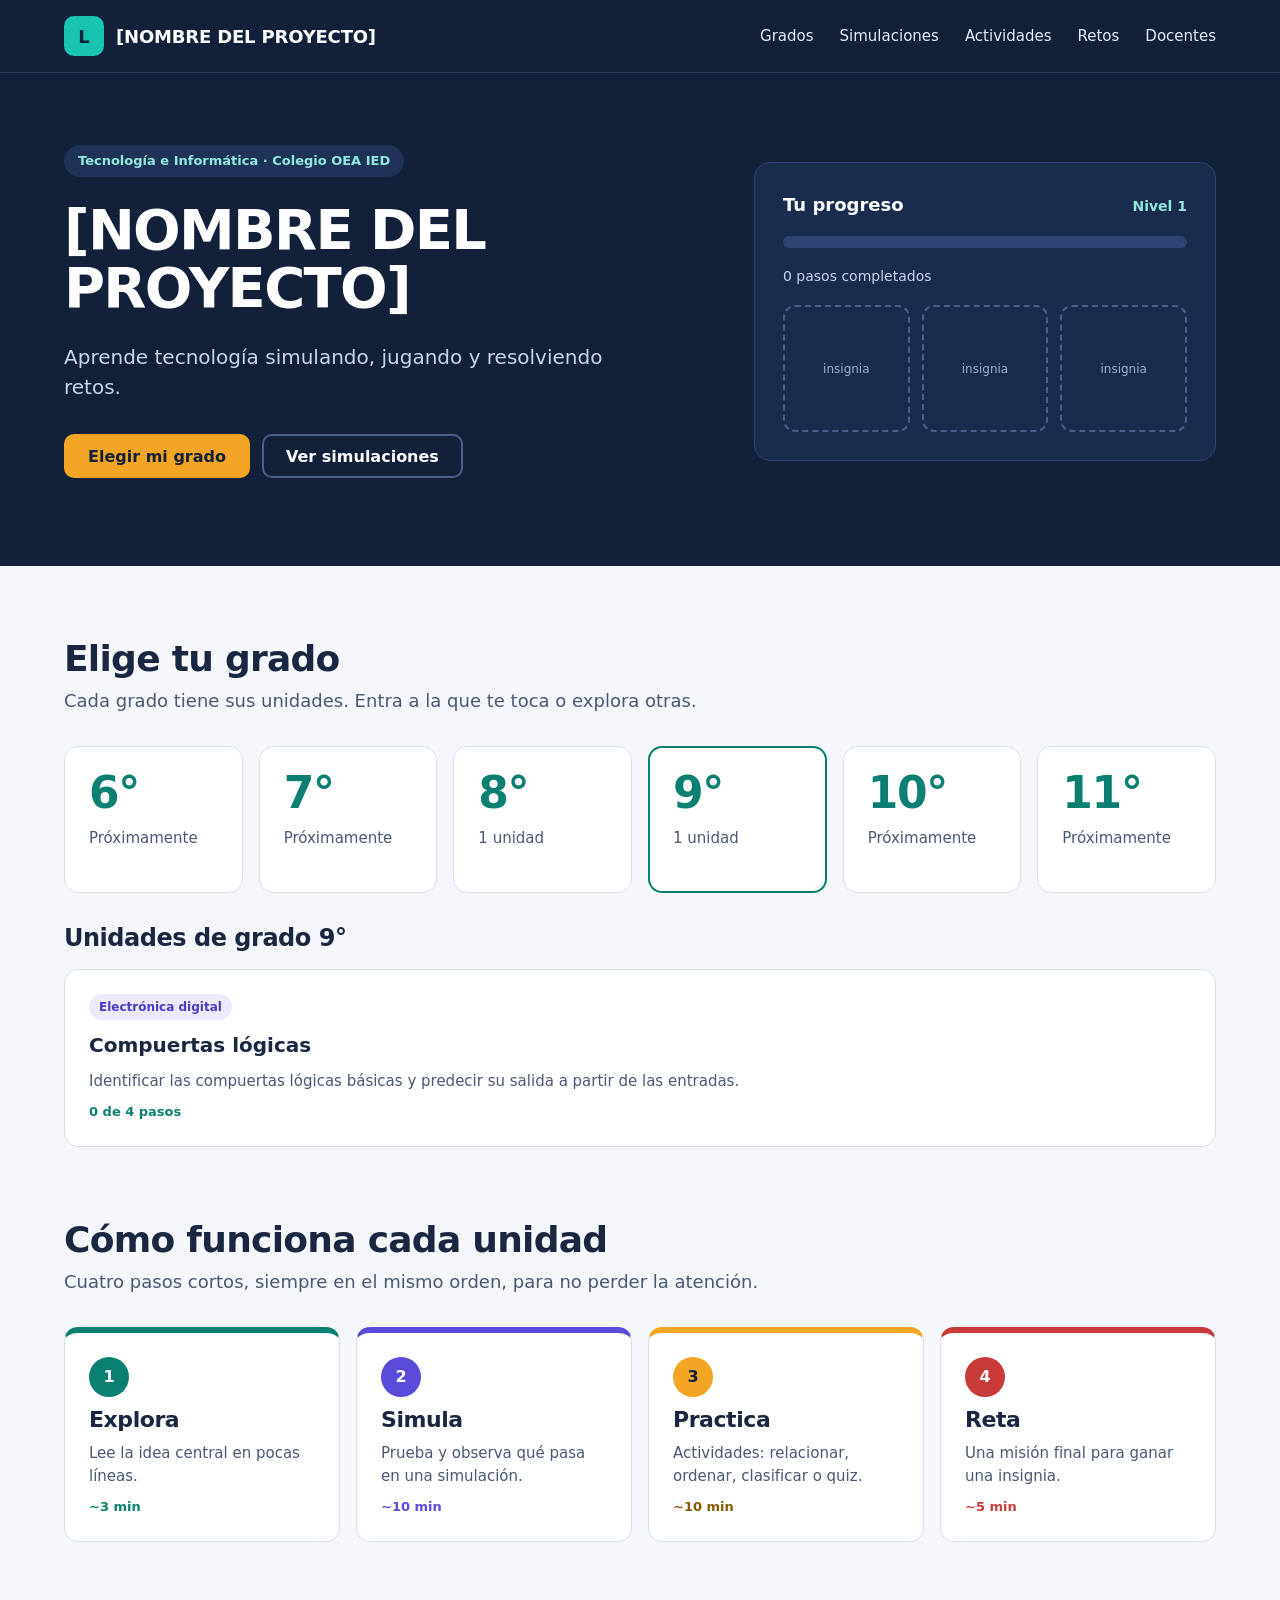
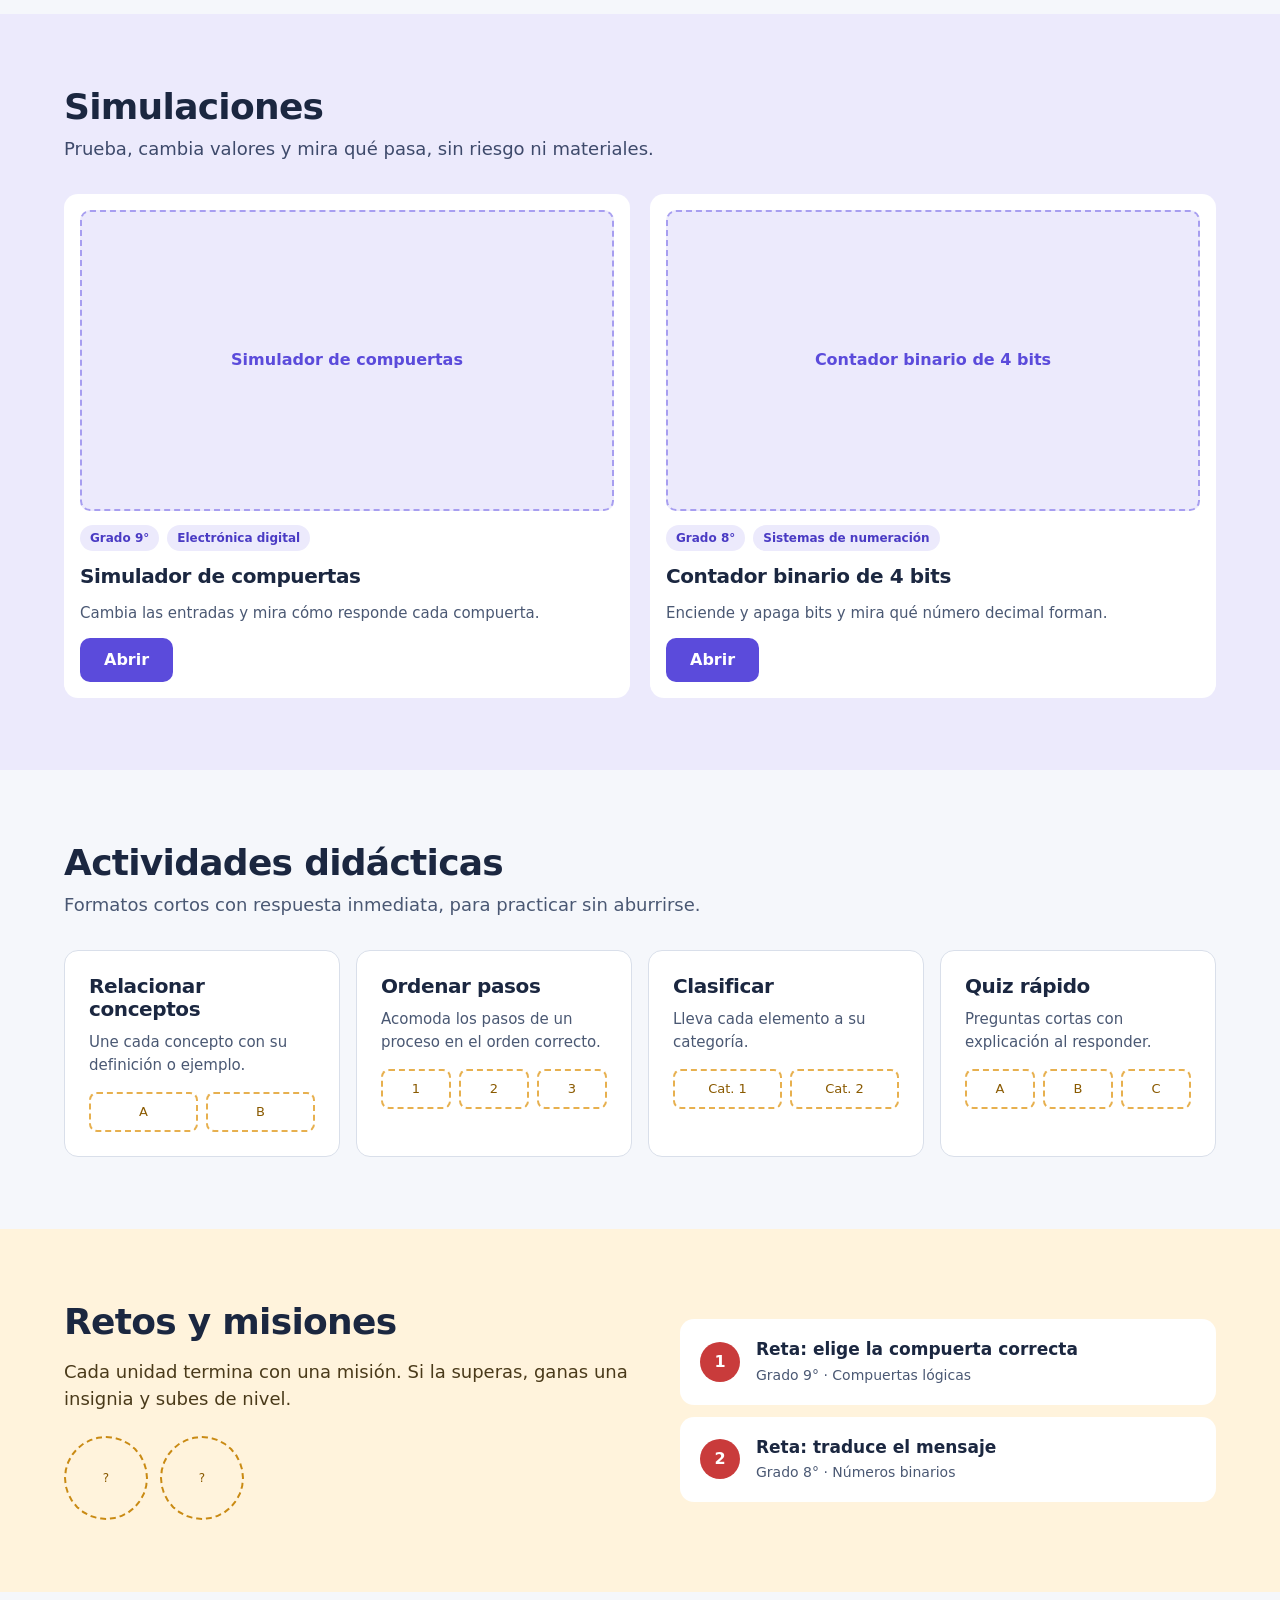
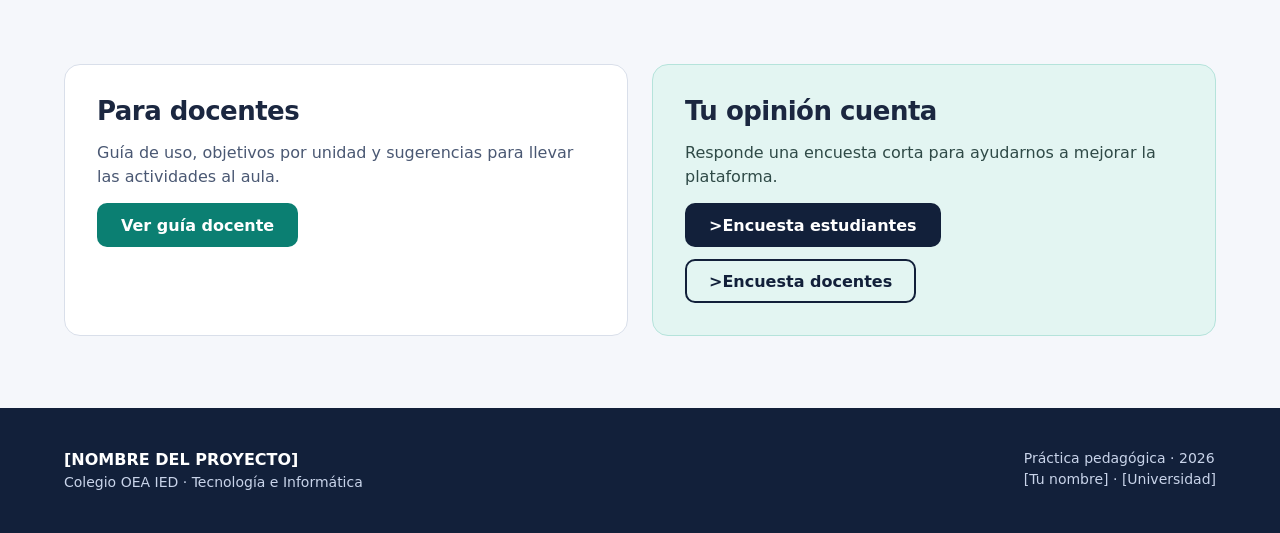
==== index.html @ 35681a6c "Update index.html" ====
<!doctype html>
<html lang="es">
<head>
<meta charset="utf-8">
<meta name="viewport" content="width=device-width, initial-scale=1">
<title>Inicio</title>
<meta name="description" content="Plataforma de simulaciones, actividades didácticas y retos de Tecnología e Informática.">
<meta name="theme-color" content="#12203A">
<link rel="stylesheet" href="css/styles.css">
</head>
<body>

<header class="cabecera">
  <div class="contenedor interno">
    <a class="marca" href="index.html"><span class="marca-logo" aria-hidden="true">L</span><span data-p="nombre">[NOMBRE DEL PROYECTO]</span></a>
    <nav class="menu" aria-label="Principal">
      <a href="#grados">Grados</a>
      <a href="#simulaciones">Simulaciones</a>
      <a href="#actividades">Actividades</a>
      <a href="#retos">Retos</a>
      <a href="#docentes">Docentes</a>
    </nav>
  </div>
</header>

<main>
  <!-- PORTADA -->
  <section class="portada">
    <div class="contenedor interno">
      <div class="portada-texto">
        <div class="etiqueta-hero"><span data-p="area">Tecnología e Informática</span> · <span data-p="colegio">Colegio</span></div>
        <h1 data-p="nombre">[NOMBRE DEL PROYECTO]</h1>
        <p class="portada-sub" data-p="frase">[Frase corta]</p>
        <div class="botones">
          <a class="btn btn-ambar" href="#grados">Elegir mi grado</a>
          <a class="btn btn-borde" href="#simulaciones">Ver simulaciones</a>
        </div>
      </div>
      <div class="tarjeta-progreso" aria-label="Tu progreso">
        <div class="tp-fila"><strong>Tu progreso</strong><span class="tp-nivel" id="tp-nivel">Nivel 1</span></div>
        <div class="barra" role="progressbar" aria-valuemin="0" aria-valuemax="100" aria-valuenow="0" id="tp-barra"><span class="barra-fill" id="tp-fill" style="width:0%"></span></div>
        <div class="tp-texto" id="tp-texto">0 pasos completados</div>
        <div class="slots" id="tp-slots"></div>
      </div>
    </div>
  </section>

  <!-- GRADOS -->
  <section class="seccion" id="grados">
    <div class="contenedor">
      <div class="encabezado">
        <h2>Elige tu grado</h2>
        <p>Cada grado tiene sus unidades. Entra a la que te toca o explora otras.</p>
      </div>
      <div class="rejilla-g" id="grados-lista"></div>
      <div class="panel-unidades" id="panel-unidades" aria-live="polite"></div>
    </div>
  </section>

  <!-- COMO FUNCIONA -->
  <section class="seccion" style="padding-top:0">
    <div class="contenedor">
      <div class="encabezado">
        <h2>Cómo funciona cada unidad</h2>
        <p>Cuatro pasos cortos, siempre en el mismo orden, para no perder la atención.</p>
      </div>
      <div class="rejilla">
        <div class="paso p1"><span class="num">1</span><h3>Explora</h3><p>Lee la idea central en pocas líneas.</p><span class="tiempo">~3 min</span></div>
        <div class="paso p2"><span class="num">2</span><h3>Simula</h3><p>Prueba y observa qué pasa en una simulación.</p><span class="tiempo">~10 min</span></div>
        <div class="paso p3"><span class="num">3</span><h3>Practica</h3><p>Actividades: relacionar, ordenar, clasificar o quiz.</p><span class="tiempo">~10 min</span></div>
        <div class="paso p4"><span class="num">4</span><h3>Reta</h3><p>Una misión final para ganar una insignia.</p><span class="tiempo">~5 min</span></div>
      </div>
    </div>
  </section>

  <!-- SIMULACIONES -->
  <section class="seccion seccion-t" id="simulaciones">
    <div class="contenedor">
      <div class="encabezado">
        <h2>Simulaciones</h2>
        <p style="color:#3E4A6B">Prueba, cambia valores y mira qué pasa, sin riesgo ni materiales.</p>
      </div>
      <div class="rejilla-3" id="sims-lista"></div>
    </div>
  </section>

  <!-- ACTIVIDADES -->
  <section class="seccion" id="actividades">
    <div class="contenedor">
      <div class="encabezado">
        <h2>Actividades didácticas</h2>
        <p>Formatos cortos con respuesta inmediata, para practicar sin aburrirse.</p>
      </div>
      <div class="rejilla">
        <div class="tipo-act"><h3>Relacionar conceptos</h3><p>Une cada concepto con su definición o ejemplo.</p><div class="muestra"><span>A</span><span>B</span></div></div>
        <div class="tipo-act"><h3>Ordenar pasos</h3><p>Acomoda los pasos de un proceso en el orden correcto.</p><div class="muestra"><span>1</span><span>2</span><span>3</span></div></div>
        <div class="tipo-act"><h3>Clasificar</h3><p>Lleva cada elemento a su categoría.</p><div class="muestra"><span>Cat. 1</span><span>Cat. 2</span></div></div>
        <div class="tipo-act"><h3>Quiz rápido</h3><p>Preguntas cortas con explicación al responder.</p><div class="muestra"><span>A</span><span>B</span><span>C</span></div></div>
      </div>
    </div>
  </section>

  <!-- RETOS -->
  <section class="seccion seccion-a" id="retos">
    <div class="contenedor">
      <div class="retos">
        <div class="retos-texto">
          <h2>Retos y misiones</h2>
          <p data-p="historiaRetos">[Historia corta]</p>
          <div class="insignias" id="insignias-lista"></div>
        </div>
        <div class="misiones" id="misiones-lista"></div>
      </div>
    </div>
  </section>

  <!-- DOCENTES Y OPINION -->
  <section class="seccion" id="docentes">
    <div class="contenedor dos">
      <div class="caja">
        <h3>Para docentes</h3>
        <p>Guía de uso, objetivos por unidad y sugerencias para llevar las actividades al aula.</p>
        <a class="btn btn-verde" data-enlace="guiaDocente" href="#docentes">Ver guía docente</a>
      </div>
      <div class="caja caja-verde">
        <h3>Tu opinión cuenta</h3>
        <p>Responde una encuesta corta para ayudarnos a mejorar la plataforma.</p>
        <div class="botones" style="margin:0">
          <a class="btn btn-oscuro" data-enlace="encuestaEstudiantes" href="https://forms.gle/7653KoqGijDFwjg96" target="_blank" rel="noopener noreferrer">>Encuesta estudiantes</a>
          <a class="btn btn-borde-o" data-enlace="encuestaDocentes" href="https://forms.gle/LhzL1hiG9Kx3n8Hq7" target="_blank" rel="noopener noreferrer">>Encuesta docentes</a>
        </div>
      </div>
    </div>
  </section>
</main>

<footer class="pie">
  <div class="contenedor interno">
    <div><strong data-p="nombre">[NOMBRE DEL PROYECTO]</strong><span data-p="colegio"></span> · <span data-p="area"></span></div>
    <div>Práctica pedagógica · <span data-p="anio"></span><br><span data-p="autor"></span> · <span data-p="universidad"></span></div>
  </div>
</footer>

<script src="js/datos.js"></script>
<script src="js/comun.js"></script>
<script src="js/app.js"></script>
</body>
</html>
---- css/styles.css ----
:root{
  --marino:#12203A; --marino-2:#1A2C4D; --marino-3:#2F4574;
  --tinta:#1B2740; --suave:#4A5873; --fondo:#F5F7FB; --tarjeta:#FFFFFF; --borde:#D9DFEA;
  --verde:#0B7F72; --verde-t:#E3F5F2; --verde-vivo:#19C3B1;
  --violeta:#5B4BDB; --violeta-t:#ECEAFC; --violeta-o:#3A2DA8;
  --ambar:#F5A524; --ambar-t:#FFF3DC; --ambar-o:#8A5A00;
  --coral:#C93B3B; --coral-t:#FCE9E9;
  --radio:14px;
}
*{box-sizing:border-box}
html{scroll-behavior:smooth}
@media (prefers-reduced-motion:reduce){html{scroll-behavior:auto}*{transition:none!important;animation:none!important}}
body{margin:0;font-family:system-ui,-apple-system,"Segoe UI",sans-serif;color:var(--tinta);background:var(--fondo);line-height:1.5}
a{color:var(--verde);text-decoration:none}
a:hover{text-decoration:underline}
h1,h2,h3{margin:0;letter-spacing:-.02em;line-height:1.15}
p{margin:0}
:focus-visible{outline:3px solid var(--ambar);outline-offset:2px}
.contenedor{max-width:1200px;margin:0 auto;padding:0 24px}
.contenedor-ancho{max-width:1280px;margin:0 auto;padding:0 24px}
.solo-lectores{position:absolute;left:-9999px}
.oculto{display:none!important}

/* ---------- Botones ---------- */
.btn{display:inline-flex;align-items:center;justify-content:center;gap:8px;min-height:44px;padding:10px 22px;border-radius:10px;font:inherit;font-weight:600;font-size:16px;border:2px solid transparent;cursor:pointer;text-decoration:none!important;line-height:1.2}
.btn-ambar{background:var(--ambar);color:var(--marino)}
.btn-ambar:hover{background:#FFB94A}
.btn-borde{border-color:#4A5F8C;color:#fff;background:transparent}
.btn-borde:hover{background:#1F3358}
.btn-verde{background:var(--verde);color:#fff}
.btn-verde:hover{background:#096A5F}
.btn-violeta{background:var(--violeta);color:#fff}
.btn-violeta:hover{background:#4C3DC4}
.btn-oscuro{background:var(--marino);color:#fff}
.btn-oscuro:hover{background:#1B2E52}
.btn-borde-o{border-color:var(--marino);color:var(--marino);background:transparent}
.btn-borde-o:hover{background:#E6EBF5}
.btn-borde-v{border-color:var(--violeta);color:var(--violeta-o);background:#fff}
.btn-borde-v:hover{background:var(--violeta-t)}
.btn[disabled]{opacity:.5;cursor:not-allowed}

/* ---------- Cabecera ---------- */
.cabecera{background:var(--marino);border-bottom:1px solid #2A3A5C}
.cabecera .interno{display:flex;flex-wrap:wrap;align-items:center;gap:12px 28px;padding-top:16px;padding-bottom:16px}
.marca{display:flex;align-items:center;gap:12px;margin-right:auto;color:#fff;font-weight:700;font-size:18px;letter-spacing:-.01em}
.marca:hover{text-decoration:none}
.marca-logo{width:40px;height:40px;border-radius:10px;background:var(--verde-vivo);color:var(--marino);display:flex;align-items:center;justify-content:center;font-weight:800;font-size:18px}
.menu{display:flex;flex-wrap:wrap;gap:8px 26px}
.menu a{color:#E6ECF7;font-size:15px;padding:6px 0}
.menu a:hover{color:#fff;text-decoration:underline}
.mini-progreso{display:flex;align-items:center;gap:12px;min-width:200px;flex:0 1 260px}
.mini-progreso span{font-size:13px;color:#C9D4EA;white-space:nowrap}

/* ---------- Portada ---------- */
.portada{background:var(--marino);color:#fff}
.portada .interno{display:flex;flex-wrap:wrap;gap:48px;align-items:center;padding-top:72px;padding-bottom:88px}
.portada-texto{flex:1 1 520px;min-width:0;display:flex;flex-direction:column;gap:24px}
.etiqueta-hero{align-self:flex-start;background:#1F3358;color:#8FE9DD;border-radius:999px;padding:6px 14px;font-size:13px;font-weight:600}
.portada h1{font-size:clamp(36px,6vw,56px);line-height:1.05;letter-spacing:-.03em}
.portada-sub{font-size:20px;color:#C9D4EA;max-width:560px}
.botones{display:flex;flex-wrap:wrap;gap:12px;margin-top:8px}
.tarjeta-progreso{flex:1 1 340px;min-width:0;background:var(--marino-2);border:1px solid var(--marino-3);border-radius:16px;padding:28px;display:flex;flex-direction:column;gap:18px}
.tp-fila{display:flex;justify-content:space-between;align-items:baseline}
.tp-fila strong{font-size:18px}
.tp-nivel{color:#8FE9DD;font-size:14px;font-weight:600}
.tp-texto{font-size:14px;color:#C9D4EA}
.barra{display:block;height:12px;border-radius:999px;background:var(--marino-3);overflow:hidden}
.barra-fill{display:block;height:100%;background:var(--verde-vivo);border-radius:999px;transition:width .4s}
.slots{display:flex;gap:12px}
.slot{flex:1;aspect-ratio:1/1;border:2px dashed #4A5F8C;border-radius:12px;display:flex;align-items:center;justify-content:center;color:#9FB0D0;font-size:12px;text-align:center;padding:4px}
.slot.ganada{border:2px solid var(--ambar);background:var(--ambar);color:var(--marino);font-weight:700}

/* ---------- Secciones ---------- */
.seccion{padding:72px 0}
.seccion-t{background:var(--violeta-t)}
.seccion-a{background:var(--ambar-t)}
.encabezado{display:flex;flex-direction:column;gap:8px;margin-bottom:32px}
.encabezado h2{font-size:clamp(28px,4vw,36px)}
.encabezado p{font-size:18px;color:var(--suave)}
.rejilla{display:grid;grid-template-columns:repeat(auto-fit,minmax(min(100%,240px),1fr));gap:16px}
.rejilla-3{display:grid;grid-template-columns:repeat(auto-fit,minmax(min(100%,300px),1fr));gap:20px}
.rejilla-g{display:grid;grid-template-columns:repeat(auto-fit,minmax(min(100%,150px),1fr));gap:16px}

/* Grados */
.grado{font:inherit;color:var(--tinta);text-align:left;cursor:pointer;background:var(--tarjeta);border:1px solid var(--borde);border-radius:var(--radio);padding:24px;display:flex;flex-direction:column;gap:12px}
.grado:hover{border-color:var(--verde)}
.grado.activo{border:2px solid var(--verde);padding:23px}
.grado-num{font-size:44px;font-weight:800;letter-spacing:-.03em;color:var(--verde);line-height:1}
.grado-info{font-size:15px;color:var(--suave)}
.grado .barra{height:6px;background:var(--verde-t)}
.grado .barra-fill{background:var(--verde)}
.panel-unidades{margin-top:32px;display:flex;flex-direction:column;gap:16px}
.panel-unidades h3{font-size:24px}
.u-tarjeta{background:var(--tarjeta);border:1px solid var(--borde);border-radius:var(--radio);padding:24px;display:flex;flex-direction:column;gap:10px;color:var(--tinta)}
.u-tarjeta:hover{border-color:var(--verde);text-decoration:none}
.u-tarjeta h4{margin:0;font-size:20px}
.u-tarjeta .suave{color:var(--suave);font-size:15px}
.u-tarjeta .estado{font-size:13px;font-weight:600;color:var(--verde)}

/* Pasos */
.paso{background:var(--tarjeta);border:1px solid var(--borde);border-top:6px solid var(--verde);border-radius:var(--radio);padding:24px;display:flex;flex-direction:column;gap:10px}
.paso h3{font-size:22px}
.paso p{font-size:15px;color:var(--suave)}
.paso .tiempo{font-size:13px;font-weight:600}
.num{width:40px;height:40px;border-radius:999px;color:#fff;font-weight:800;display:flex;align-items:center;justify-content:center;flex:none;background:var(--verde)}
.p1{border-top-color:var(--verde)} .p1 .num{background:var(--verde)} .p1 .tiempo{color:var(--verde)}
.p2{border-top-color:var(--violeta)} .p2 .num{background:var(--violeta)} .p2 .tiempo{color:var(--violeta)}
.p3{border-top-color:var(--ambar)} .p3 .num{background:var(--ambar);color:var(--marino)} .p3 .tiempo{color:var(--ambar-o)}
.p4{border-top-color:var(--coral)} .p4 .num{background:var(--coral)} .p4 .tiempo{color:var(--coral)}

/* Simulaciones (inicio) */
.sim-card{background:var(--tarjeta);border-radius:var(--radio);padding:16px;display:flex;flex-direction:column;gap:14px}
.vista{aspect-ratio:16/9;border-radius:10px;background:var(--violeta-t);border:2px dashed #A79EF0;display:flex;align-items:center;justify-content:center;color:var(--violeta);font-weight:600;text-align:center;padding:8px;overflow:hidden}
.vista img{width:100%;height:100%;object-fit:cover}
.tags{display:flex;gap:8px;flex-wrap:wrap}
.tag{background:var(--violeta-t);color:#4A3BC4;border-radius:999px;padding:4px 10px;font-size:12px;font-weight:600}
.sim-card h3{font-size:20px}
.sim-card p{font-size:15px;color:var(--suave)}

/* Actividades (inicio) */
.tipo-act{background:var(--tarjeta);border:1px solid var(--borde);border-radius:var(--radio);padding:24px;display:flex;flex-direction:column;gap:10px}
.tipo-act h3{font-size:20px}
.tipo-act p{font-size:15px;color:var(--suave)}
.muestra{display:flex;gap:8px;margin-top:6px}
.muestra span{flex:1;border:2px dashed #E7B04F;border-radius:8px;padding:8px;font-size:13px;text-align:center;color:var(--ambar-o)}

/* Retos */
.retos{display:flex;flex-wrap:wrap;gap:40px;align-items:center}
.retos-texto{flex:1 1 420px;min-width:0;display:flex;flex-direction:column;gap:16px}
.retos-texto h2{font-size:clamp(28px,4vw,36px)}
.retos-texto p{font-size:18px;color:#4A3A1A}
.insignias{display:flex;gap:12px;flex-wrap:wrap;margin-top:8px}
.insignia{width:84px;min-height:84px;border-radius:999px;border:2px dashed #C98A13;display:flex;align-items:center;justify-content:center;font-size:12px;color:var(--ambar-o);text-align:center;padding:6px;line-height:1.2}
.insignia.ganada{border:2px solid #C98A13;background:var(--ambar);color:var(--marino);font-weight:700}
.misiones{flex:1 1 380px;min-width:0;display:flex;flex-direction:column;gap:12px}
.mision{background:#fff;border-radius:var(--radio);padding:18px 20px;display:flex;gap:16px;align-items:center;color:var(--tinta)}
.mision:hover{text-decoration:none}
.mision .num{background:var(--coral)}
.mision strong{display:block;font-size:17px}
.mision small{color:var(--suave);font-size:14px}

/* Docentes */
.dos{display:flex;flex-wrap:wrap;gap:24px}
.caja{flex:1 1 440px;min-width:0;border-radius:16px;padding:32px;display:flex;flex-direction:column;gap:14px;border:1px solid var(--borde);background:#fff}
.caja h3{font-size:26px}
.caja p{color:var(--suave)}
.caja .btn{align-self:flex-start}
.caja-verde{background:var(--verde-t);border-color:#B5E3DB}
.caja-verde p{color:#2F4A47}

/* Pie */
.pie{background:var(--marino);color:#C9D4EA;font-size:14px}
.pie .interno{display:flex;flex-wrap:wrap;gap:16px 40px;justify-content:space-between;padding-top:40px;padding-bottom:40px}
.pie strong{display:block;color:#fff;font-size:16px}

/* ---------- Página de unidad ---------- */
.migas{font-size:14px;color:var(--suave);padding-top:28px}
.titulo-u{font-size:clamp(28px,4vw,38px);padding:10px 0 16px}
.u-layout{display:flex;flex-wrap:wrap;gap:24px;align-items:flex-start;padding-bottom:40px}
.u-lado{flex:0 0 240px;min-width:200px;background:var(--tarjeta);border:1px solid var(--borde);border-radius:var(--radio);padding:16px;display:flex;flex-direction:column;gap:8px}
.u-lado .rotulo{font-size:13px;font-weight:700;color:var(--suave);padding:4px 8px}
.paso-btn{font:inherit;display:flex;align-items:center;gap:12px;padding:10px;border-radius:10px;border:2px solid transparent;background:transparent;cursor:pointer;text-align:left;color:var(--suave);font-weight:600;width:100%}
.paso-btn:hover{background:#F0F3F9}
.paso-btn .num{width:30px;height:30px;font-size:14px}
.paso-btn.hecho::after{content:"✓";margin-left:auto;color:var(--verde);font-weight:800}
.paso-btn[aria-current="step"]{color:var(--tinta);font-weight:700}
.paso-btn.p1[aria-current="step"]{background:var(--verde-t);border-color:var(--verde)}
.paso-btn.p2[aria-current="step"]{background:var(--violeta-t);border-color:var(--violeta)}
.paso-btn.p3[aria-current="step"]{background:var(--ambar-t);border-color:var(--ambar)}
.paso-btn.p4[aria-current="step"]{background:var(--coral-t);border-color:var(--coral)}
.u-centro{flex:1 1 520px;min-width:0;display:flex;flex-direction:column;gap:16px}
.u-guia{flex:0 0 300px;min-width:240px;display:flex;flex-direction:column;gap:16px}
.panel{background:var(--tarjeta);border:1px solid var(--borde);border-radius:var(--radio);padding:20px;display:flex;flex-direction:column;gap:12px}
.panel h2{font-size:20px}
.panel h3{font-size:16px}
.panel p,.panel li{font-size:15px;color:var(--suave)}
.panel ol{margin:0;padding-left:20px;display:flex;flex-direction:column;gap:6px}
.panel dl{margin:0;display:flex;flex-direction:column;gap:8px;font-size:15px;color:var(--suave)}
.panel dt{font-weight:700;color:var(--tinta)}
.panel dd{margin:0}
.panel img{max-width:100%;height:auto;border-radius:10px}
.panel-cabeza{display:flex;justify-content:space-between;align-items:center;gap:12px;flex-wrap:wrap}
.panel-cabeza .tiempo{font-size:13px;font-weight:600}
.texto-largo{display:flex;flex-direction:column;gap:12px}
.texto-largo p{font-size:17px;color:var(--tinta)}
.observar{background:var(--ambar-t);border:1px solid #F0D08A;border-radius:var(--radio);padding:20px}
.observar h3{color:#6B4600;font-size:16px;margin-bottom:6px}
.observar p{font-size:15px;color:#4A3A1A}
.u-nav{display:flex;justify-content:space-between;gap:12px;flex-wrap:wrap;padding-bottom:64px}
.fb{min-height:1.5em;font-size:15px;font-weight:600;color:var(--tinta)}

/* Simulación */
.sim-area{min-height:420px;border:2px solid #C9C2F6;border-radius:10px;background:#F6F5FE;padding:16px;display:flex;flex-direction:column;gap:16px}
.sim-controles{display:flex;flex-wrap:wrap;gap:10px;align-items:center}
.sim-grupo{display:flex;flex-wrap:wrap;gap:8px}
.sim-grupo button,.interruptor{font:inherit;font-weight:700;min-height:44px;min-width:44px;padding:8px 16px;border-radius:10px;border:2px solid var(--violeta);background:#fff;color:var(--violeta-o);cursor:pointer}
.sim-grupo button[aria-pressed="true"],.interruptor[aria-pressed="true"]{background:var(--violeta);color:#fff}
.sim-grupo button[disabled],.interruptor[disabled]{opacity:.4;cursor:not-allowed}
.sim-svg{width:100%;height:auto;max-height:260px}
.tabla-v{border-collapse:collapse;font-size:15px;margin:0 auto}
.tabla-v th,.tabla-v td{border:1px solid #C9C2F6;padding:6px 18px;text-align:center}
.tabla-v th{background:var(--violeta-t)}
.tabla-v tr.actual td{background:#FFF3DC;font-weight:800}
.num-grande{font-size:64px;font-weight:800;color:var(--violeta-o);text-align:center;line-height:1}
.bits{display:flex;gap:12px;justify-content:center;flex-wrap:wrap}
.bit{display:flex;flex-direction:column;align-items:center;gap:6px;font-size:14px;color:var(--suave)}
.bit .interruptor{font-size:28px;min-width:64px;min-height:64px}
.sim-nota{font-size:15px;text-align:center;color:var(--suave)}

/* Actividades (unidad) */
.act-cuerpo{display:flex;flex-direction:column;gap:14px}
.dos-col{display:flex;flex-wrap:wrap;gap:16px}
.col{flex:1 1 220px;display:flex;flex-direction:column;gap:10px}
.opciones{display:flex;flex-direction:column;gap:10px}
.opcion{font:inherit;text-align:left;min-height:44px;padding:10px 14px;border-radius:10px;border:2px solid #C9CFDC;background:#fff;color:var(--tinta);cursor:pointer}
.opcion:hover{border-color:var(--ambar)}
.opcion.sel{border-color:var(--violeta);background:var(--violeta-t)}
.opcion.ok,.item-orden.ok,.colocados li.ok{border-color:var(--verde);background:var(--verde-t)}
.opcion.mal,.item-orden.mal{border-color:var(--coral);background:var(--coral-t)}
.opcion.ok::after,.item-orden.ok::after{content:" ✓";font-weight:800;color:var(--verde)}
.opcion.mal::after,.item-orden.mal::after{content:" ✗";font-weight:800;color:var(--coral)}
.opcion[disabled]{cursor:default;color:var(--tinta)}
.lista-orden{margin:0;padding:0;list-style:none;display:flex;flex-direction:column;gap:8px}
.item-orden{display:flex;align-items:center;gap:10px;padding:10px 12px;border:2px solid #C9CFDC;border-radius:10px;background:#fff}
.item-texto{flex:1;font-size:15px}
.mover{display:flex;gap:6px}
.mini{font:inherit;font-weight:700;min-width:44px;min-height:44px;border-radius:8px;border:2px solid var(--marino);background:#fff;color:var(--marino);cursor:pointer}
.mini[disabled]{opacity:.35;cursor:not-allowed}
.pool{display:flex;flex-wrap:wrap;gap:10px}
.categorias{display:flex;flex-wrap:wrap;gap:16px}
.categoria{flex:1 1 220px;display:flex;flex-direction:column;gap:10px;border:2px dashed #E7B04F;border-radius:12px;padding:12px}
.colocados{margin:0;padding:0;list-style:none;display:flex;flex-direction:column;gap:6px;min-height:20px}
.colocados li{padding:8px 12px;border:2px solid var(--verde);border-radius:8px;font-size:14px}
.progreso-q{font-size:13px;font-weight:700;color:var(--suave)}
.pregunta{font-size:18px;font-weight:700;color:var(--tinta)!important}
.resultado{font-size:20px;font-weight:700;color:var(--tinta)!important}

@media (max-width:600px){
  .seccion{padding:48px 0}
  .portada .interno{padding-top:48px;padding-bottom:56px}
  .u-lado{flex:1 1 100%}
  .u-guia{flex:1 1 100%}
}
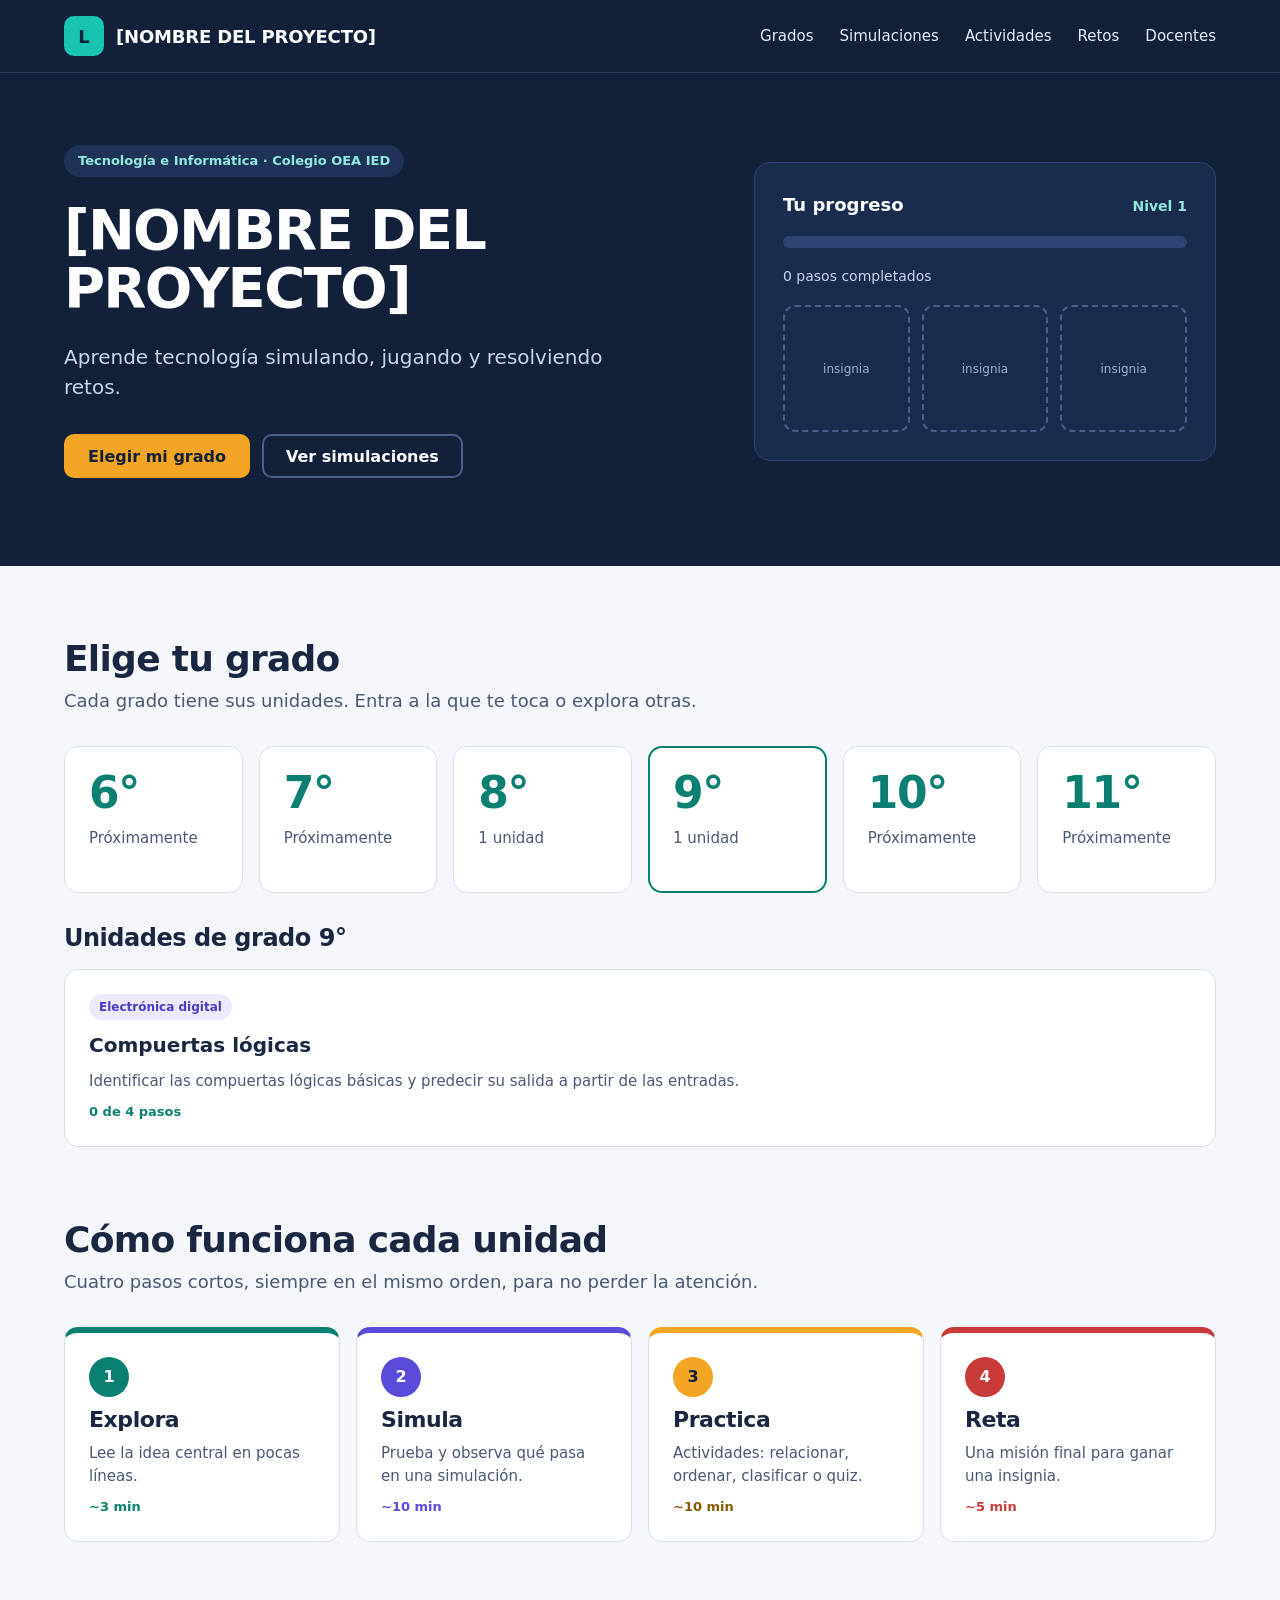
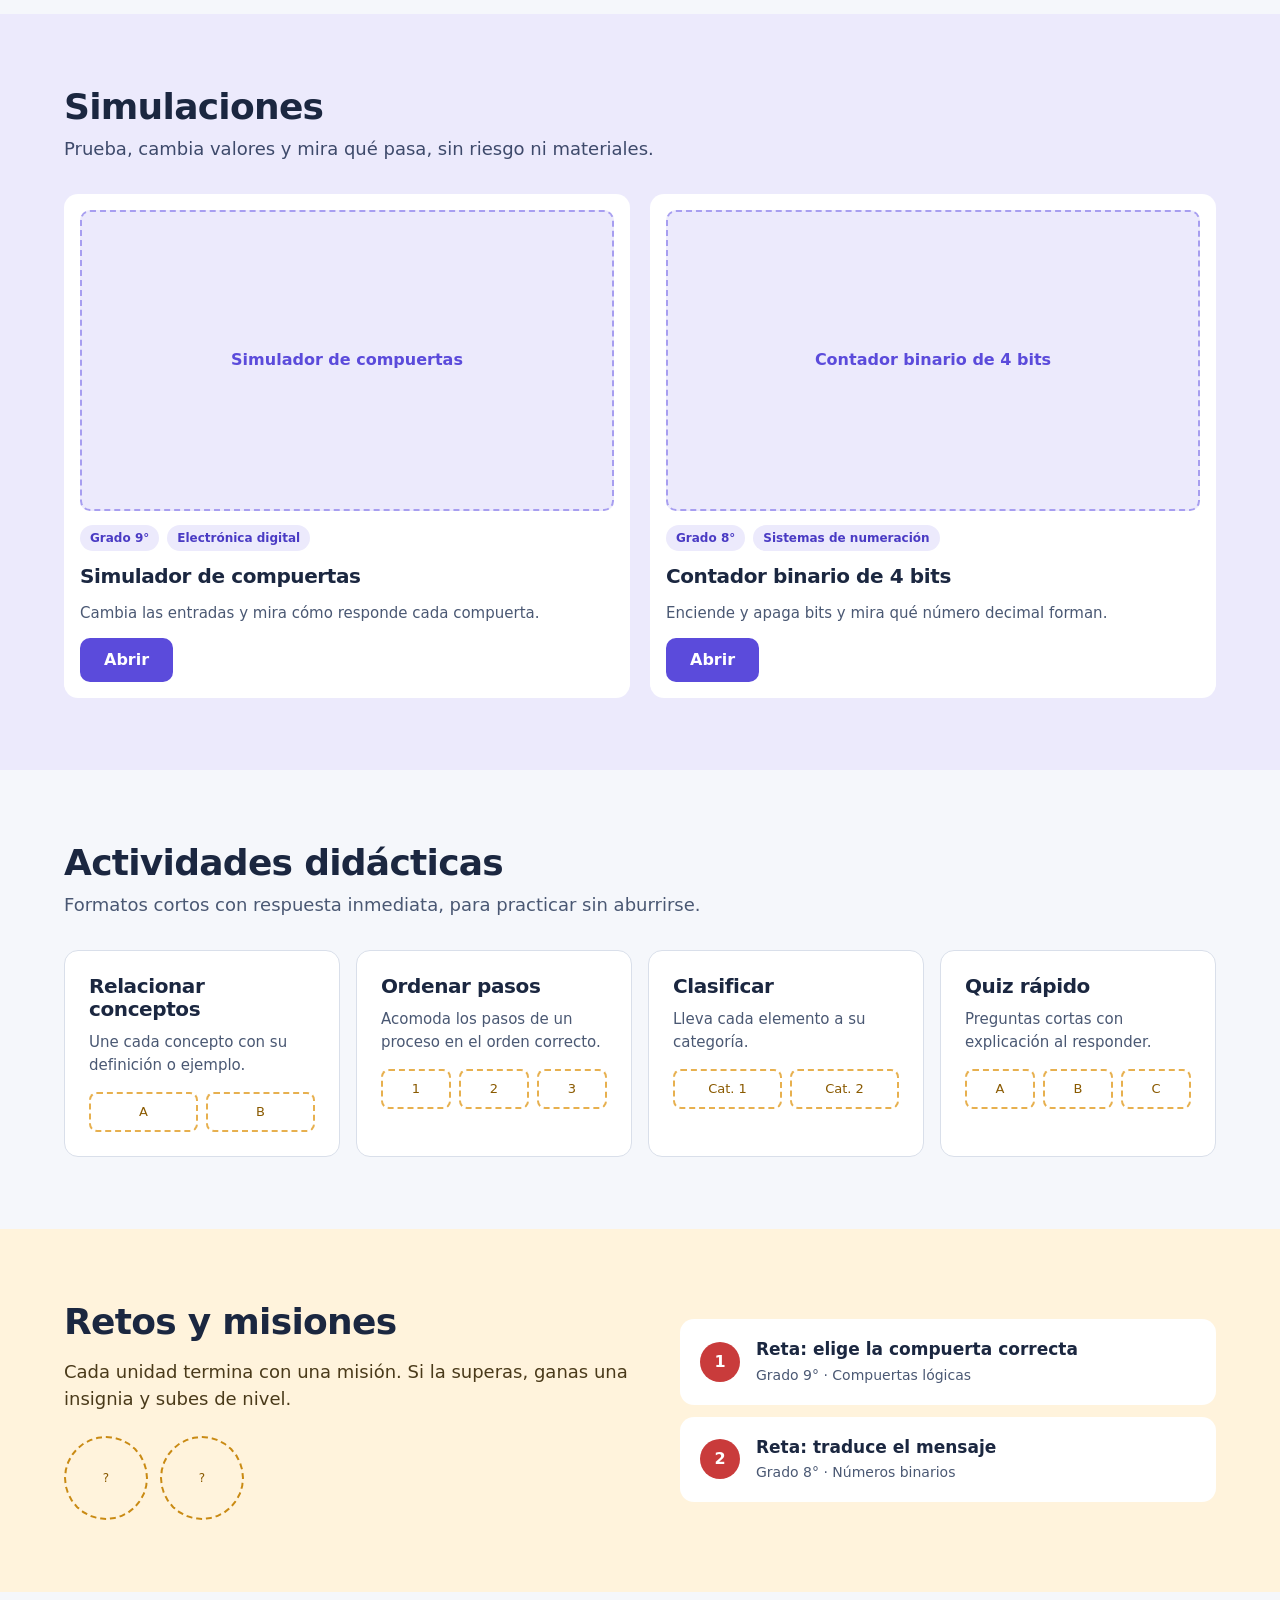
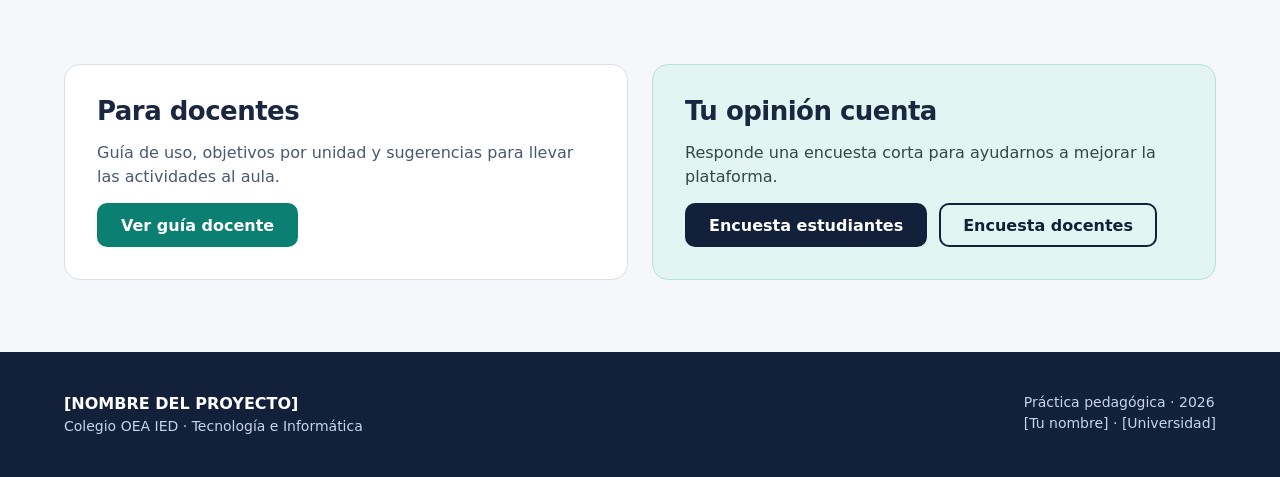
==== commit a2c917d3: "Update index.html" ====
--- a/index.html
+++ b/index.html
@@ -122,14 +122,33 @@
         <p>Guía de uso, objetivos por unidad y sugerencias para llevar las actividades al aula.</p>
         <a class="btn btn-verde" data-enlace="guiaDocente" href="#docentes">Ver guía docente</a>
       </div>
-      <div class="caja caja-verde">
-        <h3>Tu opinión cuenta</h3>
-        <p>Responde una encuesta corta para ayudarnos a mejorar la plataforma.</p>
-        <div class="botones" style="margin:0">
-          <a class="btn btn-oscuro" data-enlace="encuestaEstudiantes" href="https://forms.gle/7653KoqGijDFwjg96" target="_blank" rel="noopener noreferrer">>Encuesta estudiantes</a>
-          <a class="btn btn-borde-o" data-enlace="encuestaDocentes" href="https://forms.gle/LhzL1hiG9Kx3n8Hq7" target="_blank" rel="noopener noreferrer">>Encuesta docentes</a>
-        </div>
-      </div>
+      
+<div class="caja caja-verde">
+    <h3>Tu opinión cuenta</h3>
+
+    <p>Responde una encuesta corta para ayudarnos a mejorar la plataforma.</p>
+
+    <div class="botones" style="margin:0">
+
+        <a class="btn btn-oscuro"
+           data-enlace="encuestaEstudiantes"
+           href="https://forms.gle/7653KoqGijDFwjg96"
+           target="_blank"
+           rel="noopener noreferrer">
+            Encuesta estudiantes
+        </a>
+
+        <a class="btn btn-borde-o"
+           data-enlace="encuestaDocentes"
+           href="https://forms.gle/VyHzb5RNR8AY1KFg9"
+           target="_blank"
+           rel="noopener noreferrer">
+            Encuesta docentes
+        </a>
+
+    </div>
+</div>
+
     </div>
   </section>
 </main>
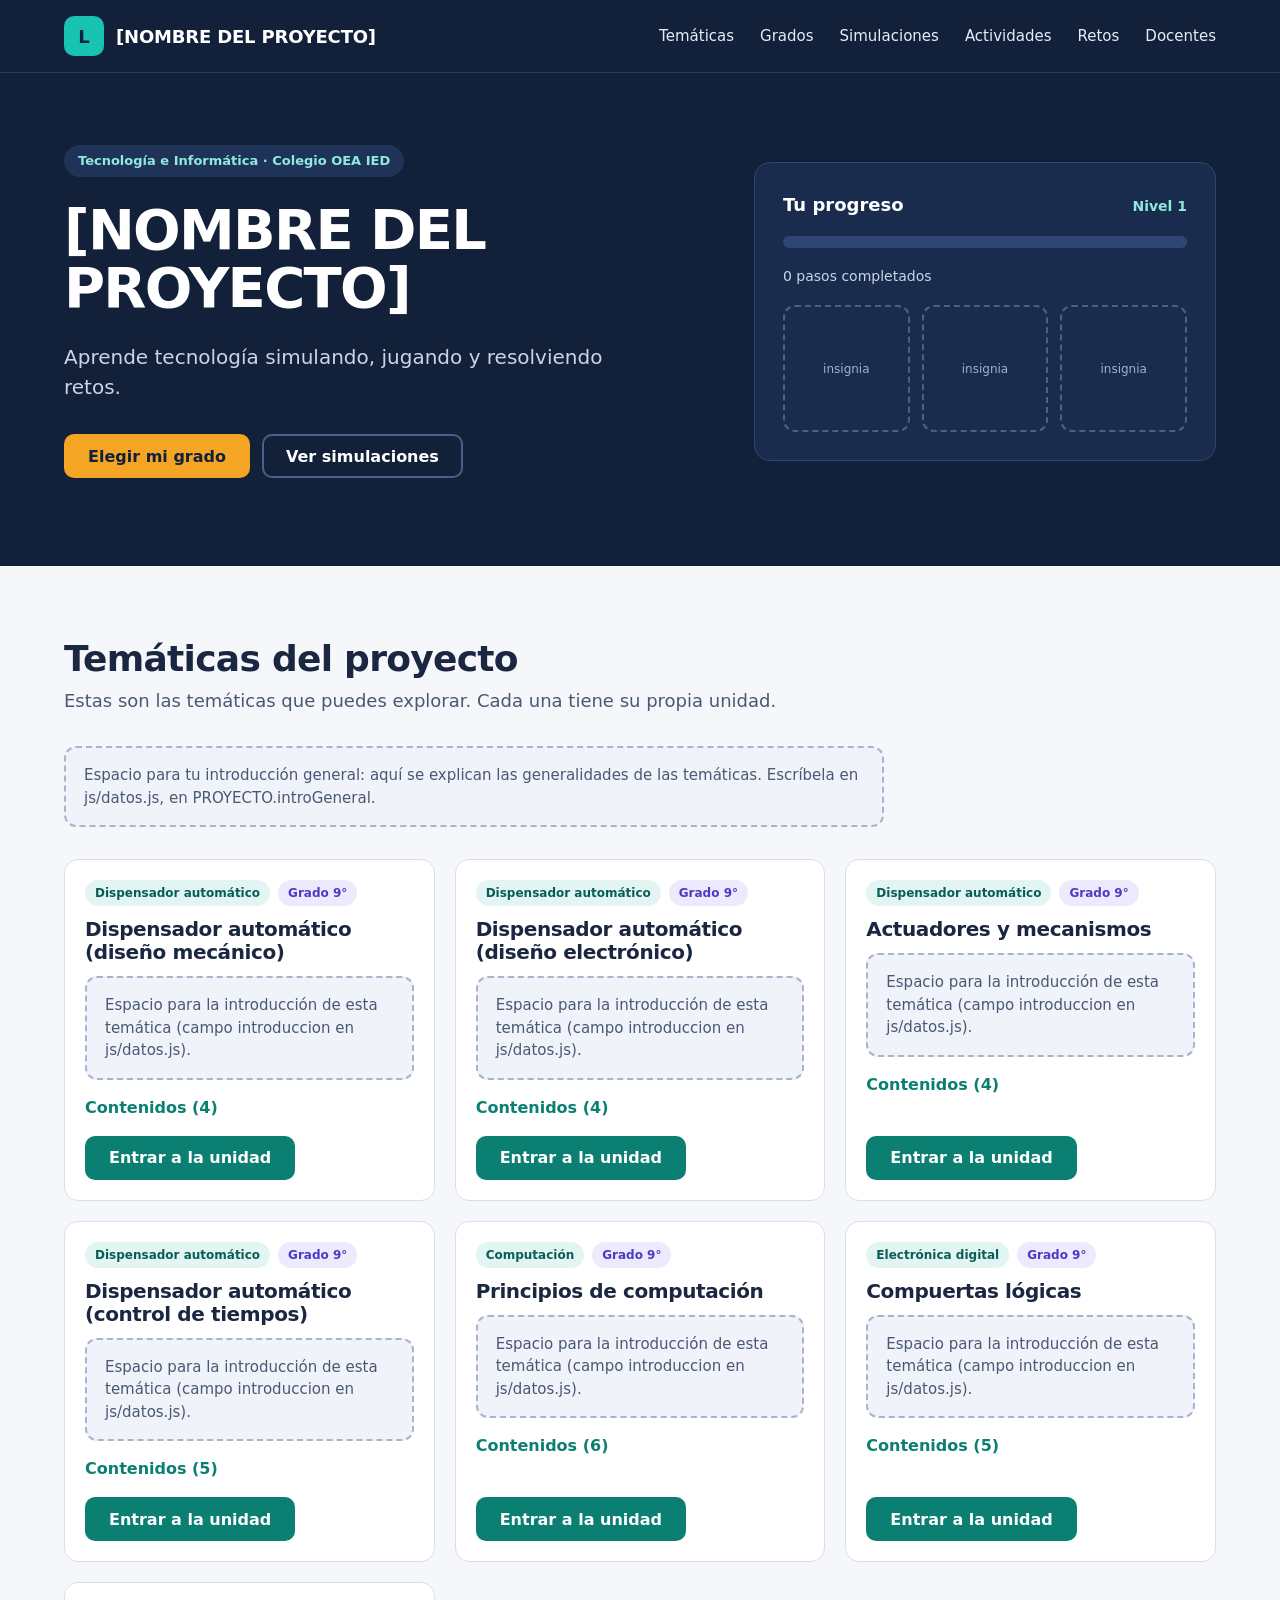
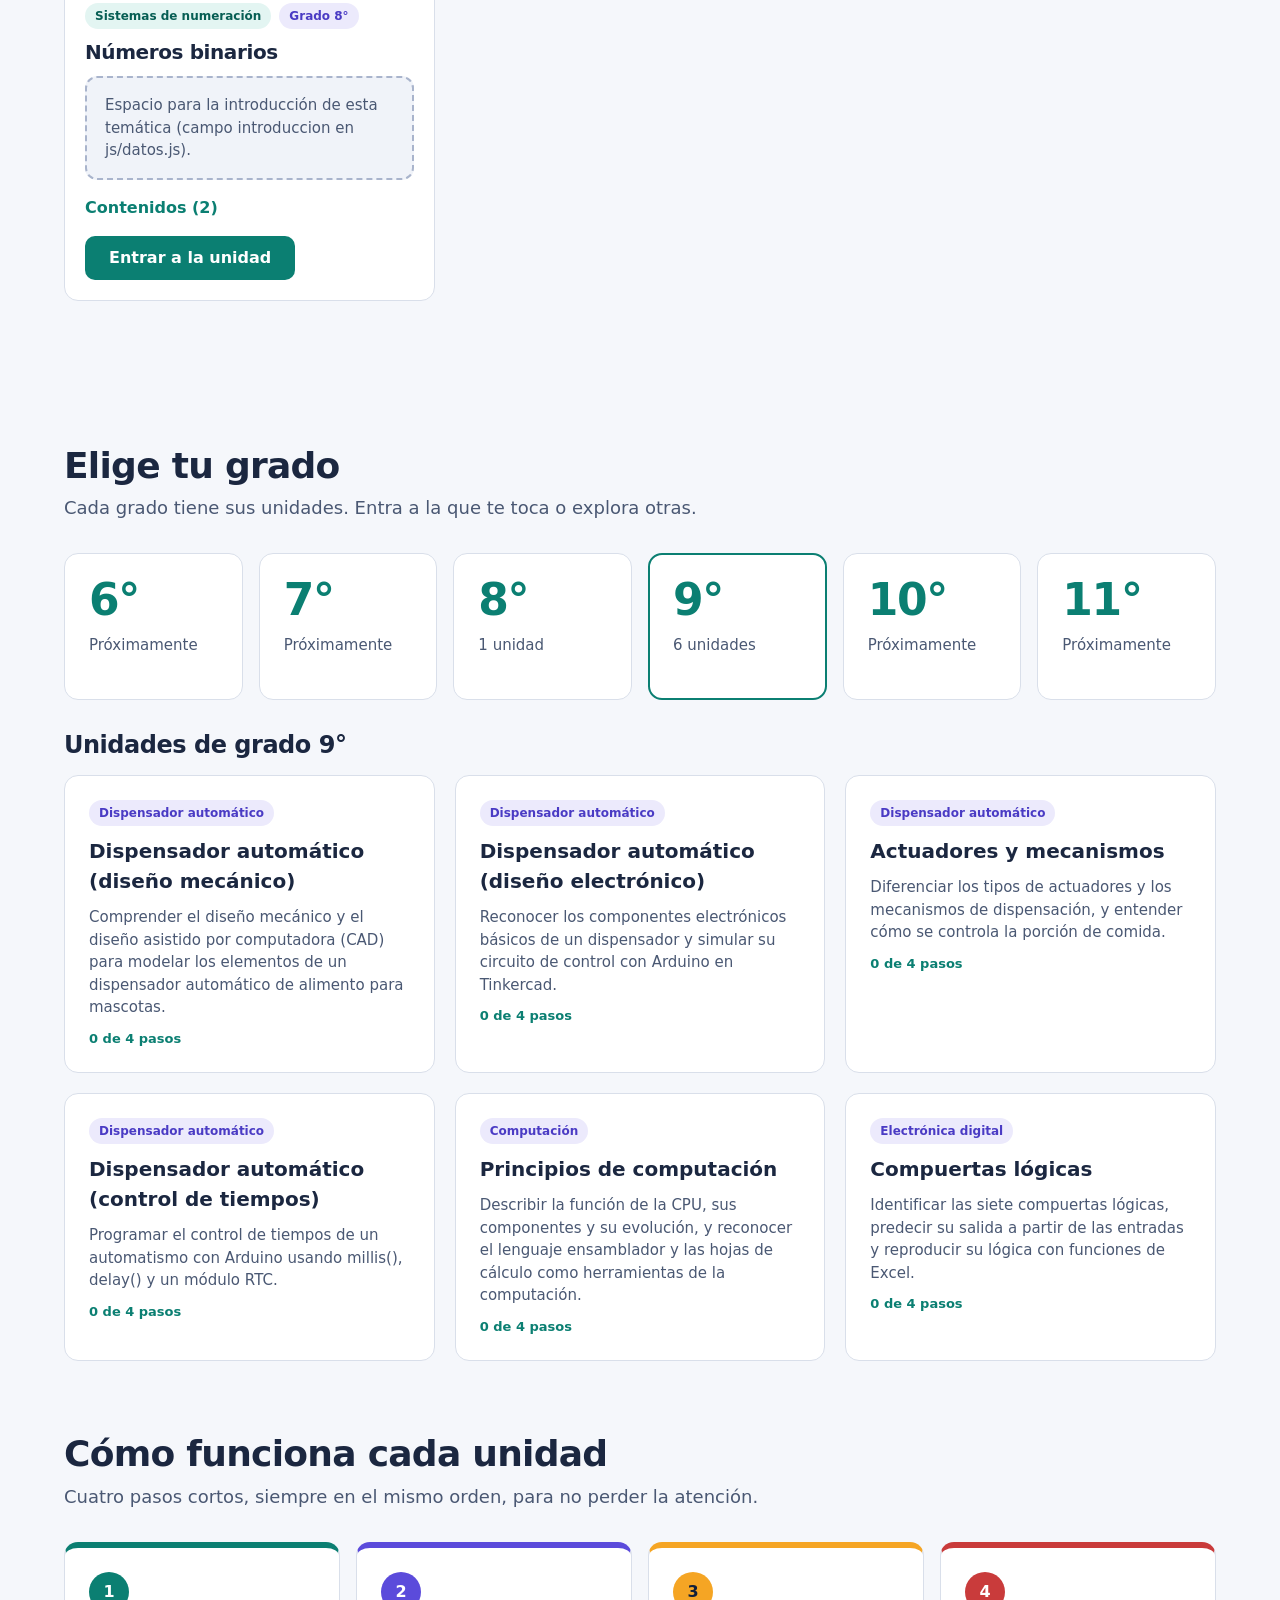
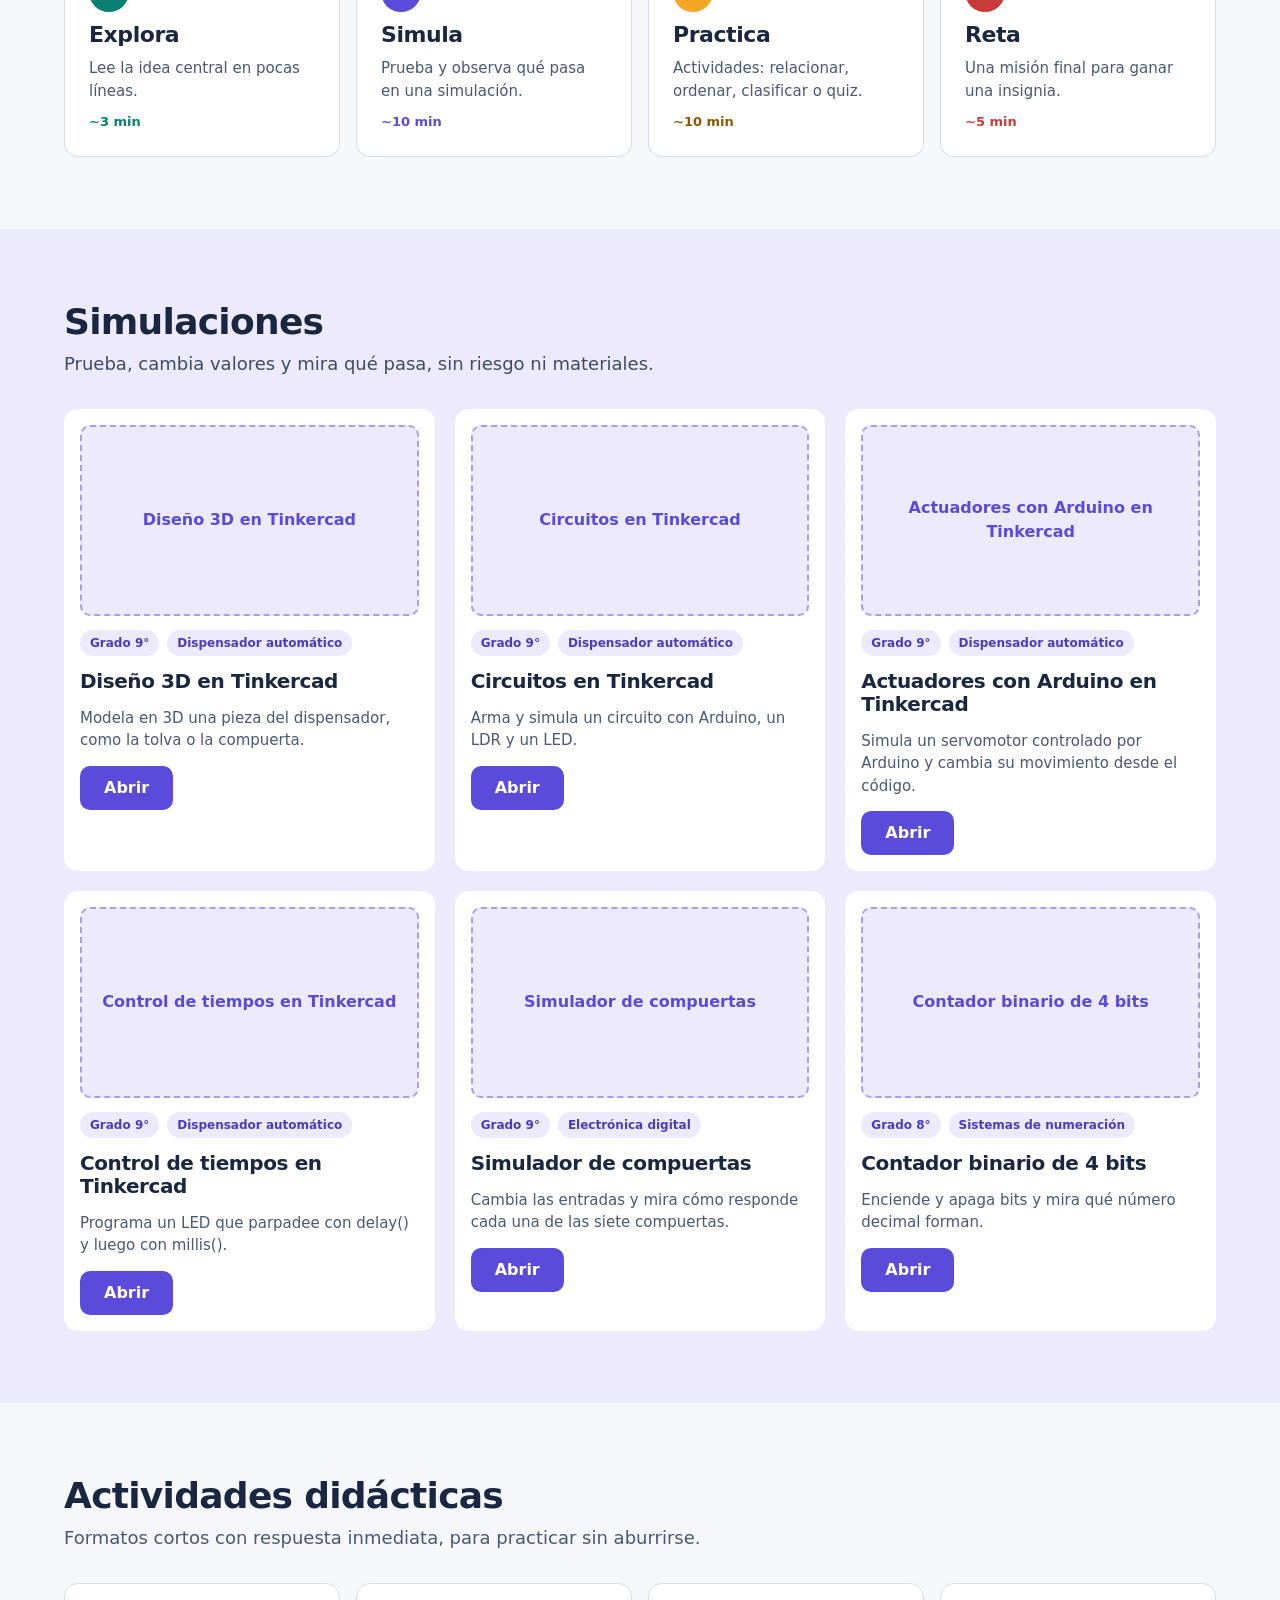
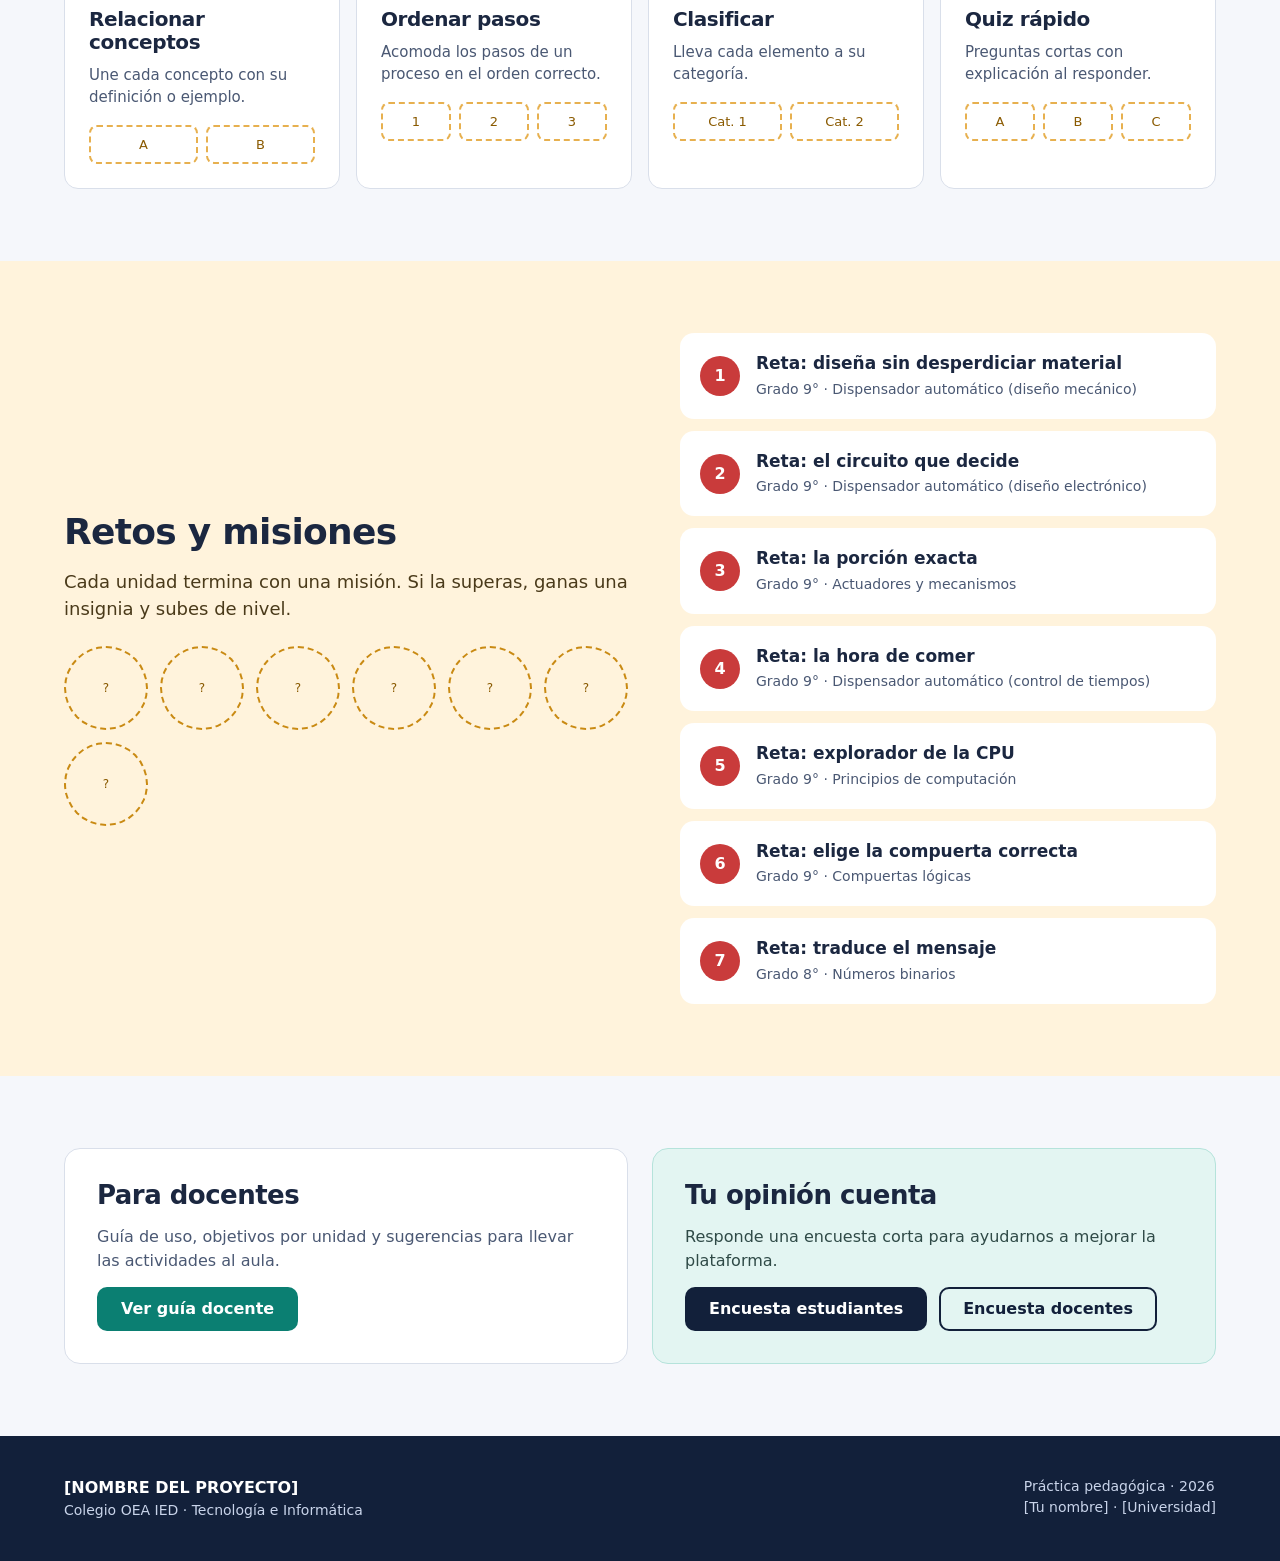
==== commit bd08bc1f: "Update index.html" ====
--- a/index.html
+++ b/index.html
@@ -14,6 +14,7 @@
   <div class="contenedor interno">
     <a class="marca" href="index.html"><span class="marca-logo" aria-hidden="true">L</span><span data-p="nombre">[NOMBRE DEL PROYECTO]</span></a>
     <nav class="menu" aria-label="Principal">
+      <a href="#tematicas">Temáticas</a>
       <a href="#grados">Grados</a>
       <a href="#simulaciones">Simulaciones</a>
       <a href="#actividades">Actividades</a>
@@ -42,6 +43,18 @@
         <div class="tp-texto" id="tp-texto">0 pasos completados</div>
         <div class="slots" id="tp-slots"></div>
       </div>
+    </div>
+  </section>
+
+  <!-- TEMÁTICAS -->
+  <section class="seccion" id="tematicas">
+    <div class="contenedor">
+      <div class="encabezado">
+        <h2 id="tem-titulo">Temáticas del proyecto</h2>
+        <p>Estas son las temáticas que puedes explorar. Cada una tiene su propia unidad.</p>
+      </div>
+      <div class="intro-general" id="tem-intro"></div>
+      <div class="rejilla-3" id="tem-lista"></div>
     </div>
   </section>
 
@@ -122,33 +135,14 @@
         <p>Guía de uso, objetivos por unidad y sugerencias para llevar las actividades al aula.</p>
         <a class="btn btn-verde" data-enlace="guiaDocente" href="#docentes">Ver guía docente</a>
       </div>
-      
-<div class="caja caja-verde">
-    <h3>Tu opinión cuenta</h3>
-
-    <p>Responde una encuesta corta para ayudarnos a mejorar la plataforma.</p>
-
-    <div class="botones" style="margin:0">
-
-        <a class="btn btn-oscuro"
-           data-enlace="encuestaEstudiantes"
-           href="https://forms.gle/7653KoqGijDFwjg96"
-           target="_blank"
-           rel="noopener noreferrer">
-            Encuesta estudiantes
-        </a>
-
-        <a class="btn btn-borde-o"
-           data-enlace="encuestaDocentes"
-           href="https://forms.gle/VyHzb5RNR8AY1KFg9"
-           target="_blank"
-           rel="noopener noreferrer">
-            Encuesta docentes
-        </a>
-
-    </div>
-</div>
-
+      <div class="caja caja-verde">
+        <h3>Tu opinión cuenta</h3>
+        <p>Responde una encuesta corta para ayudarnos a mejorar la plataforma.</p>
+        <div class="botones" style="margin:0">
+          <a class="btn btn-oscuro" href="https://forms.gle/7653KoqGijDFwjg96" target="_blank" rel="noopener noreferrer">Encuesta estudiantes</a>
+          <a class="btn btn-borde-o" href="https://forms.gle/LhzL1hiG9Kx3n8Hq7" target="_blank" rel="noopener noreferrer">Encuesta docentes</a>
+        </div>
+      </div>
     </div>
   </section>
 </main>
--- a/css/styles.css
+++ b/css/styles.css
@@ -1,3 +1,7 @@
+/* ==========================================================
+   Estilos de la plataforma. Colores y medidas en :root.
+   Para cambiar la paleta, edita solo las variables.
+   ========================================================== */
 :root{
   --marino:#12203A; --marino-2:#1A2C4D; --marino-3:#2F4574;
   --tinta:#1B2740; --suave:#4A5873; --fondo:#F5F7FB; --tarjeta:#FFFFFF; --borde:#D9DFEA;
@@ -235,6 +239,20 @@
 .pregunta{font-size:18px;font-weight:700;color:var(--tinta)!important}
 .resultado{font-size:20px;font-weight:700;color:var(--tinta)!important}
 
+/* ---------- Temáticas e introducción ---------- */
+.intro-general{max-width:820px;margin-bottom:32px;display:flex;flex-direction:column;gap:12px}
+.intro-general p{font-size:18px;color:var(--tinta)}
+.espacio-libre{border:2px dashed #A9B4CC;border-radius:12px;background:#F0F3F9;color:var(--suave);padding:16px 18px;font-size:15px;line-height:1.5}
+.tema-card{background:var(--tarjeta);border:1px solid var(--borde);border-radius:var(--radio);padding:20px;display:flex;flex-direction:column;gap:12px}
+.tema-card h3{font-size:20px}
+.tema-card p{font-size:15px;color:var(--suave)}
+.tema-card .btn{align-self:flex-start;margin-top:auto}
+.tag-verde{background:var(--verde-t);color:#075E54}
+.subtemas summary{cursor:pointer;font-weight:600;color:var(--verde);min-height:32px;display:flex;align-items:center}
+.subtemas ul{margin:8px 0 0;padding-left:20px;display:flex;flex-direction:column;gap:6px;font-size:14px;color:var(--suave)}
+.panel ul{margin:0;padding-left:20px;display:flex;flex-direction:column;gap:6px}
+.sim-externa{min-height:0;align-items:flex-start}
+
 @media (max-width:600px){
   .seccion{padding:48px 0}
   .portada .interno{padding-top:48px;padding-bottom:56px}
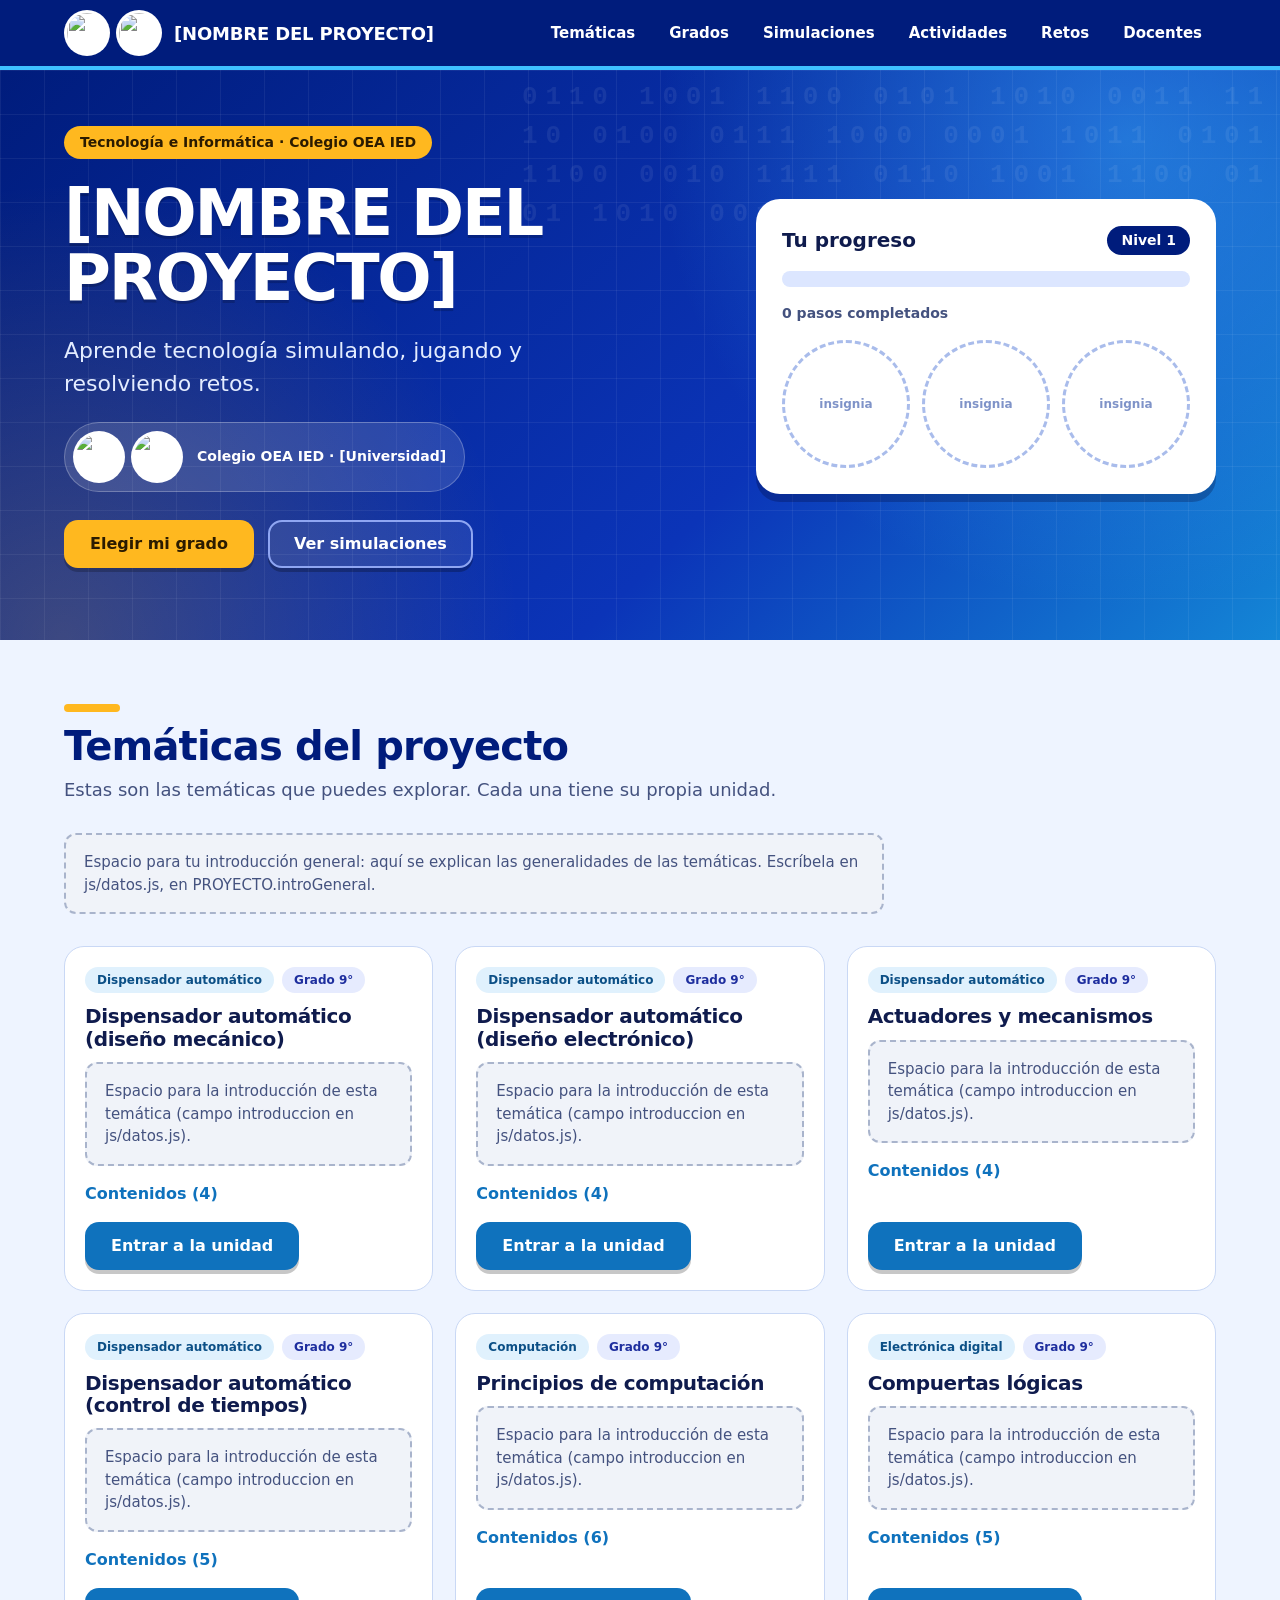
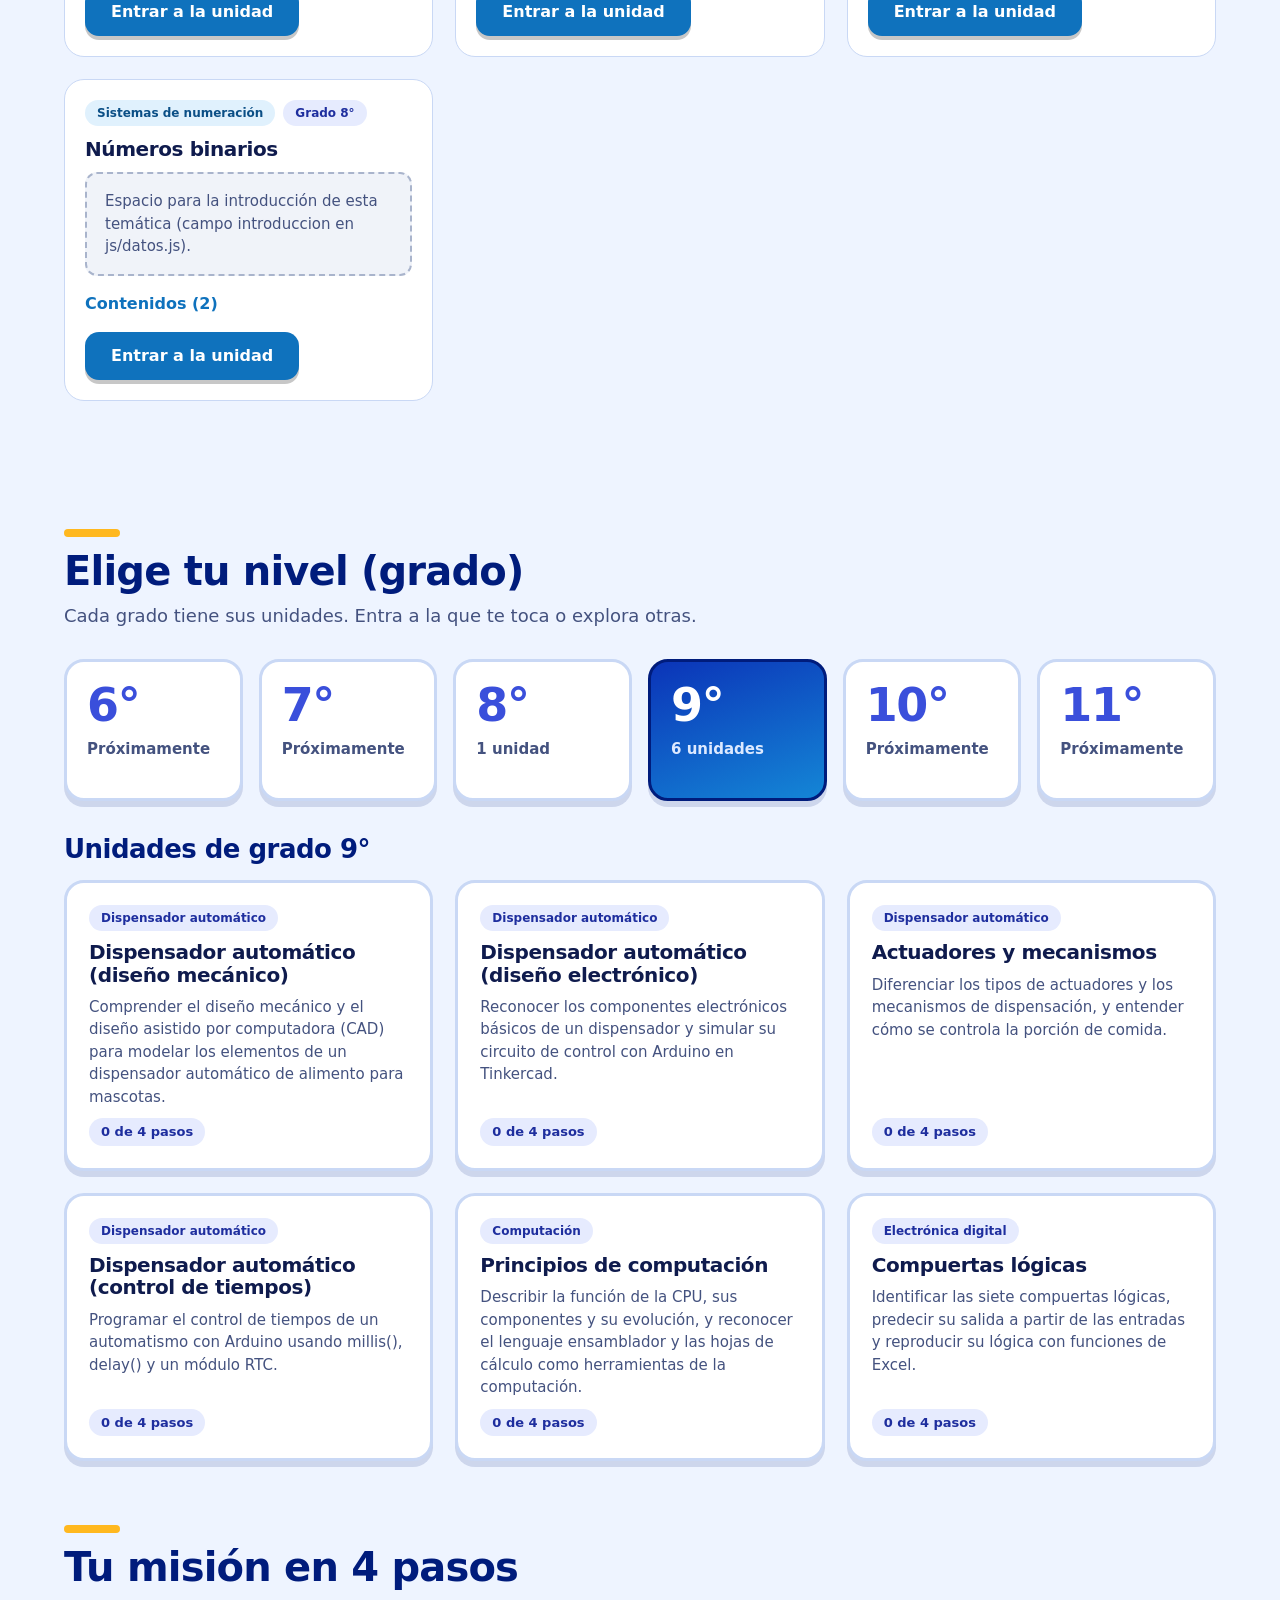
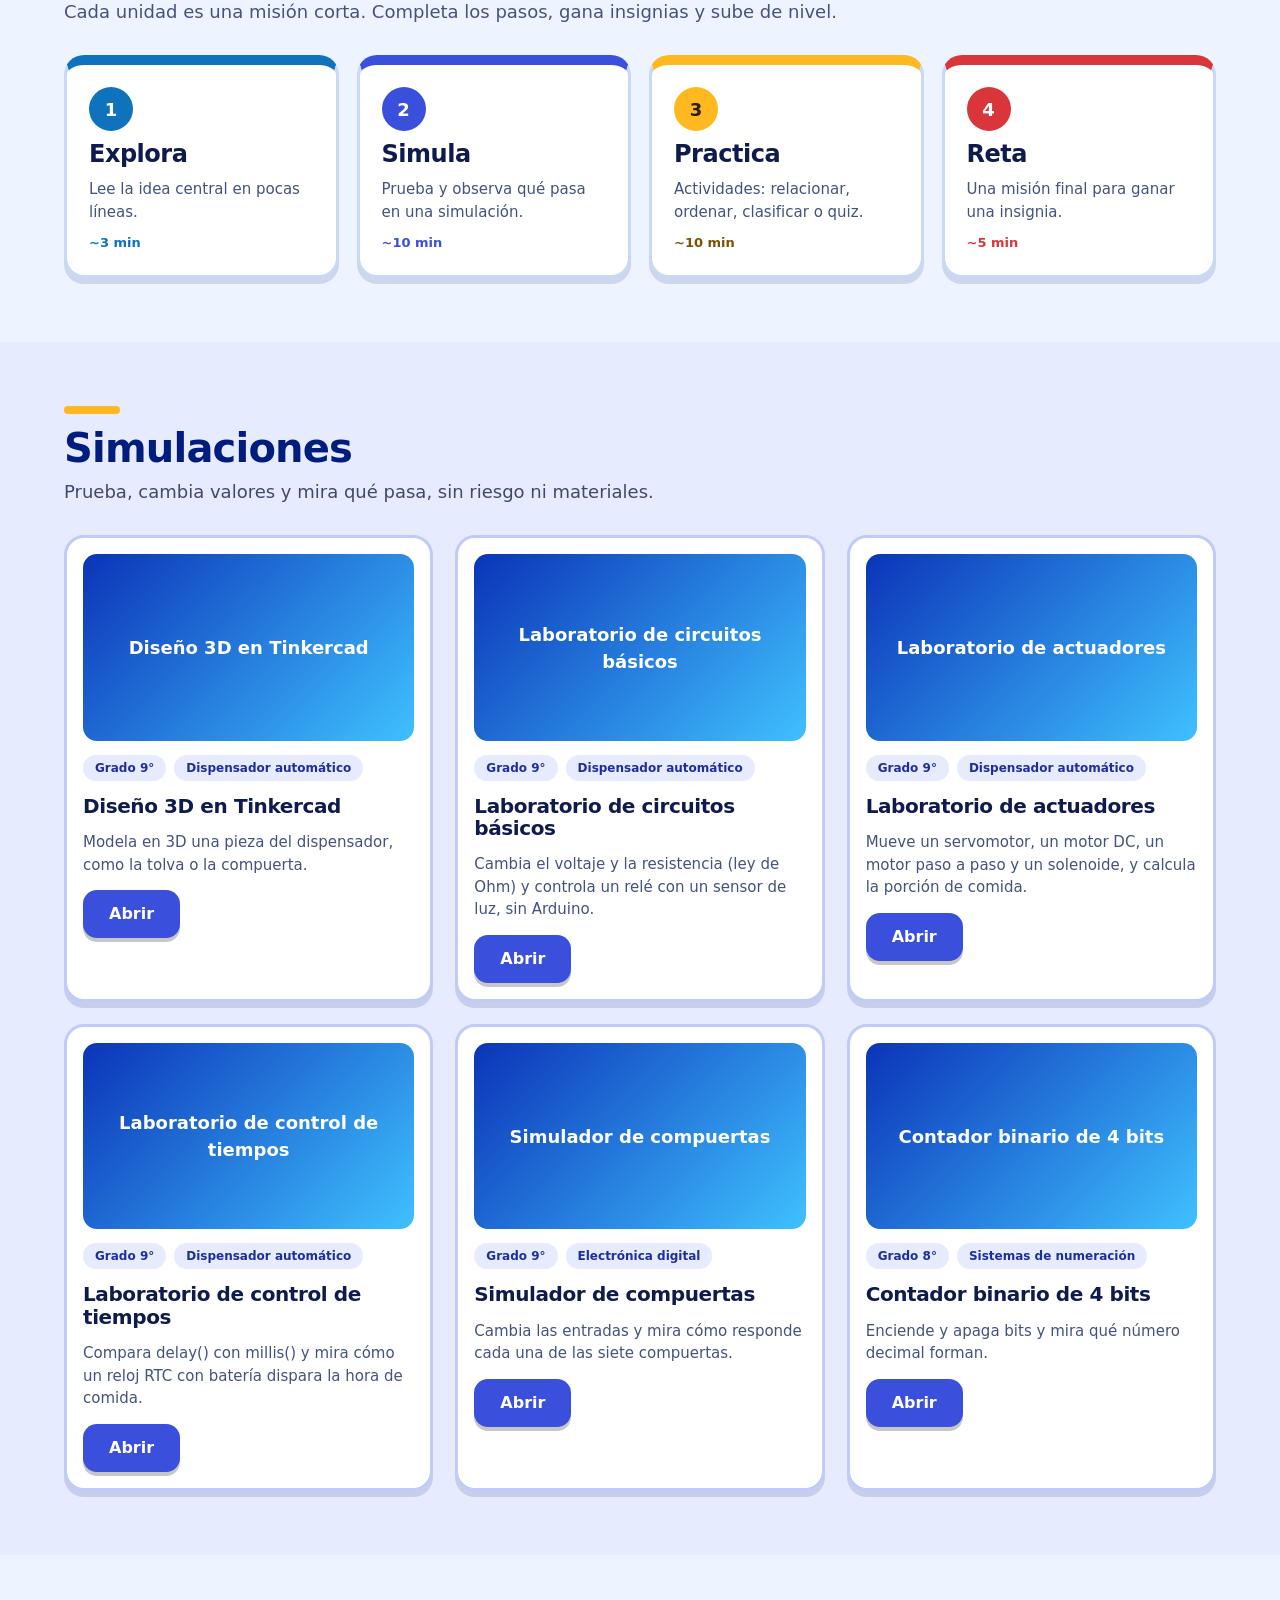
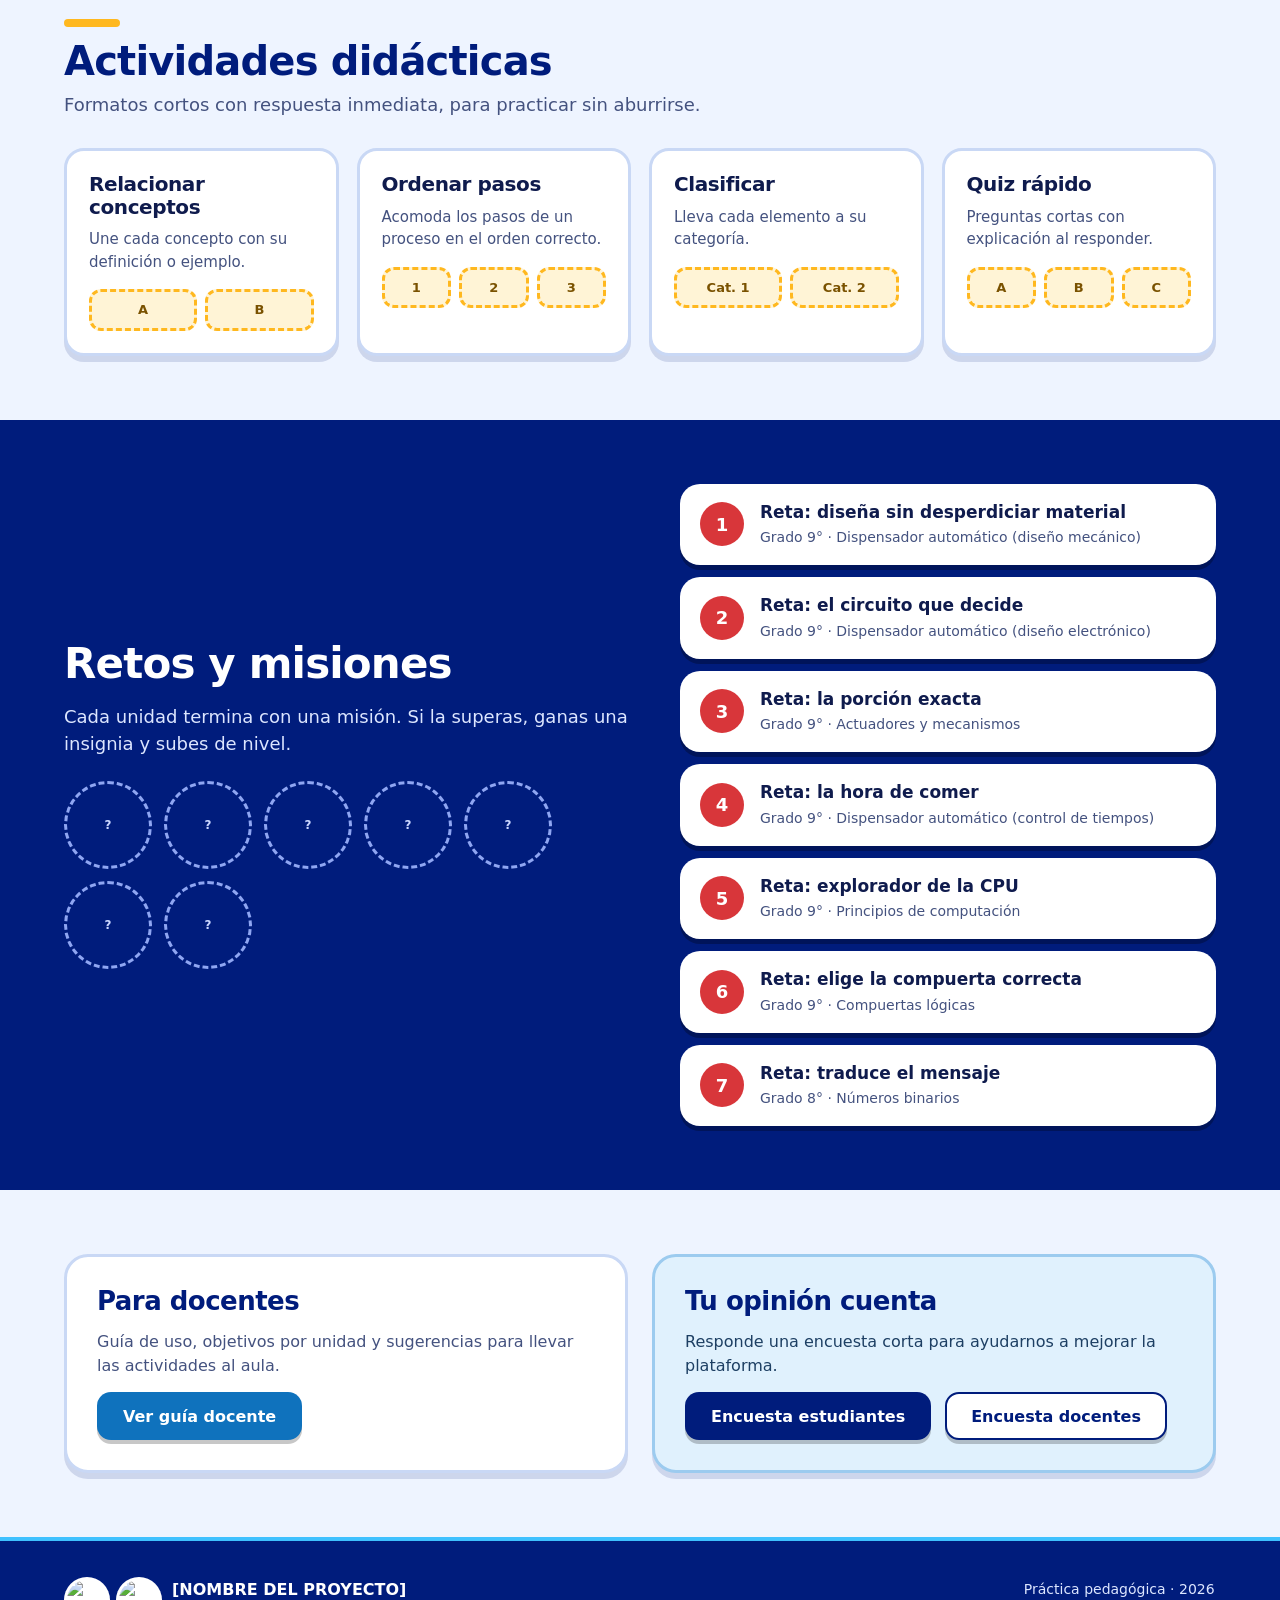
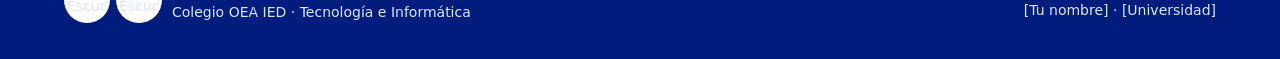
==== commit 97e6a728: "Update index.html" ====
--- a/index.html
+++ b/index.html
@@ -6,13 +6,14 @@
 <title>Inicio</title>
 <meta name="description" content="Plataforma de simulaciones, actividades didácticas y retos de Tecnología e Informática.">
 <meta name="theme-color" content="#12203A">
+<link rel="icon" href="img/escudo-colegio.jpg">
 <link rel="stylesheet" href="css/styles.css">
 </head>
 <body>
 
 <header class="cabecera">
   <div class="contenedor interno">
-    <a class="marca" href="index.html"><span class="marca-logo" aria-hidden="true">L</span><span data-p="nombre">[NOMBRE DEL PROYECTO]</span></a>
+    <a class="marca" href="index.html"><span class="escudos"><img class="escudo" src="img/escudo-colegio.jpg" alt="" width="46" height="46"><img class="escudo" src="img/escudo-universidad.png" alt="" width="46" height="46"></span><span class="marca-nombre" data-p="nombre">[NOMBRE DEL PROYECTO]</span></a>
     <nav class="menu" aria-label="Principal">
       <a href="#tematicas">Temáticas</a>
       <a href="#grados">Grados</a>
@@ -27,11 +28,16 @@
 <main>
   <!-- PORTADA -->
   <section class="portada">
+    <div class="bits-deco" aria-hidden="true">0110 1001 1100 0101 1010 0011 1110 0100 0111 1000 0001 1011 0101 1100 0010 1111 0110 1001 1100 0101 1010 0011 1110 0100</div>
     <div class="contenedor interno">
       <div class="portada-texto">
         <div class="etiqueta-hero"><span data-p="area">Tecnología e Informática</span> · <span data-p="colegio">Colegio</span></div>
         <h1 data-p="nombre">[NOMBRE DEL PROYECTO]</h1>
         <p class="portada-sub" data-p="frase">[Frase corta]</p>
+        <div class="presenta">
+          <span class="escudos"><img class="escudo" src="img/escudo-colegio.jpg" alt="Escudo del Colegio OEA IED" width="52" height="52"><img class="escudo" src="img/escudo-universidad.png" alt="Escudo de la universidad" width="52" height="52"></span>
+          <span><span data-p="colegio">Colegio</span> · <span data-p="universidad">Universidad</span></span>
+        </div>
         <div class="botones">
           <a class="btn btn-ambar" href="#grados">Elegir mi grado</a>
           <a class="btn btn-borde" href="#simulaciones">Ver simulaciones</a>
@@ -62,7 +68,7 @@
   <section class="seccion" id="grados">
     <div class="contenedor">
       <div class="encabezado">
-        <h2>Elige tu grado</h2>
+        <h2>Elige tu nivel (grado)</h2>
         <p>Cada grado tiene sus unidades. Entra a la que te toca o explora otras.</p>
       </div>
       <div class="rejilla-g" id="grados-lista"></div>
@@ -74,8 +80,8 @@
   <section class="seccion" style="padding-top:0">
     <div class="contenedor">
       <div class="encabezado">
-        <h2>Cómo funciona cada unidad</h2>
-        <p>Cuatro pasos cortos, siempre en el mismo orden, para no perder la atención.</p>
+        <h2>Tu misión en 4 pasos</h2>
+        <p>Cada unidad es una misión corta. Completa los pasos, gana insignias y sube de nivel.</p>
       </div>
       <div class="rejilla">
         <div class="paso p1"><span class="num">1</span><h3>Explora</h3><p>Lee la idea central en pocas líneas.</p><span class="tiempo">~3 min</span></div>
@@ -149,7 +155,10 @@
 
 <footer class="pie">
   <div class="contenedor interno">
-    <div><strong data-p="nombre">[NOMBRE DEL PROYECTO]</strong><span data-p="colegio"></span> · <span data-p="area"></span></div>
+    <div class="bloque">
+      <span class="escudos"><img class="escudo" src="img/escudo-colegio.jpg" alt="Escudo del Colegio OEA IED" width="46" height="46"><img class="escudo" src="img/escudo-universidad.png" alt="Escudo de la universidad" width="46" height="46"></span>
+      <div><strong data-p="nombre">[NOMBRE DEL PROYECTO]</strong><span data-p="colegio"></span> · <span data-p="area"></span></div>
+    </div>
     <div>Práctica pedagógica · <span data-p="anio"></span><br><span data-p="autor"></span> · <span data-p="universidad"></span></div>
   </div>
 </footer>
--- a/css/styles.css
+++ b/css/styles.css
@@ -1,23 +1,31 @@
 /* ==========================================================
    Estilos de la plataforma. Colores y medidas en :root.
-   Para cambiar la paleta, edita solo las variables.
+   Paleta basada en los escudos: azul de la universidad (#001C7C)
+   y azul/rojo/verde del colegio. Para cambiarla, edita las variables.
    ========================================================== */
 :root{
-  --marino:#12203A; --marino-2:#1A2C4D; --marino-3:#2F4574;
-  --tinta:#1B2740; --suave:#4A5873; --fondo:#F5F7FB; --tarjeta:#FFFFFF; --borde:#D9DFEA;
-  --verde:#0B7F72; --verde-t:#E3F5F2; --verde-vivo:#19C3B1;
-  --violeta:#5B4BDB; --violeta-t:#ECEAFC; --violeta-o:#3A2DA8;
-  --ambar:#F5A524; --ambar-t:#FFF3DC; --ambar-o:#8A5A00;
-  --coral:#C93B3B; --coral-t:#FCE9E9;
-  --radio:14px;
+  --marino:#001C7C; --marino-2:#0B2A9C; --marino-3:#2F4FC4;
+  --tinta:#0F1B4D; --suave:#44527F; --fondo:#EEF4FF; --tarjeta:#FFFFFF; --borde:#C9D8F5;
+  /* Paso 1 Explora: azul cielo */
+  --verde:#0F72BD; --verde-t:#E0F1FD; --verde-vivo:#3FC1FF;
+  /* Paso 2 Simula: azul real */
+  --violeta:#3A4FDB; --violeta-t:#E6EBFE; --violeta-o:#1E2E9E;
+  /* Paso 3 Practica: amarillo (premios y avisos) */
+  --ambar:#FFB81F; --ambar-t:#FFF4D6; --ambar-o:#7A5200;
+  /* Paso 4 Reta: rojo del colegio */
+  --coral:#D8363A; --coral-t:#FDE8E8;
+  /* Respuestas correctas */
+  --ok:#0A8F4A; --ok-t:#DDF5E8;
+  --radio:20px;
+  --sombra:0 6px 0 rgba(0,28,124,.14);
 }
 *{box-sizing:border-box}
-html{scroll-behavior:smooth}
+html{scroll-behavior:smooth;scroll-padding-top:84px}
 @media (prefers-reduced-motion:reduce){html{scroll-behavior:auto}*{transition:none!important;animation:none!important}}
 body{margin:0;font-family:system-ui,-apple-system,"Segoe UI",sans-serif;color:var(--tinta);background:var(--fondo);line-height:1.5}
 a{color:var(--verde);text-decoration:none}
 a:hover{text-decoration:underline}
-h1,h2,h3{margin:0;letter-spacing:-.02em;line-height:1.15}
+h1,h2,h3,h4{margin:0;letter-spacing:-.02em;line-height:1.12;font-weight:800}
 p{margin:0}
 :focus-visible{outline:3px solid var(--ambar);outline-offset:2px}
 .contenedor{max-width:1200px;margin:0 auto;padding:0 24px}
@@ -25,148 +33,160 @@
 .solo-lectores{position:absolute;left:-9999px}
 .oculto{display:none!important}
 
-/* ---------- Botones ---------- */
-.btn{display:inline-flex;align-items:center;justify-content:center;gap:8px;min-height:44px;padding:10px 22px;border-radius:10px;font:inherit;font-weight:600;font-size:16px;border:2px solid transparent;cursor:pointer;text-decoration:none!important;line-height:1.2}
-.btn-ambar{background:var(--ambar);color:var(--marino)}
-.btn-ambar:hover{background:#FFB94A}
-.btn-borde{border-color:#4A5F8C;color:#fff;background:transparent}
-.btn-borde:hover{background:#1F3358}
+/* ---------- Botones (estilo "botón de juego") ---------- */
+.btn{display:inline-flex;align-items:center;justify-content:center;gap:8px;min-height:48px;padding:10px 24px;border-radius:14px;font:inherit;font-weight:800;font-size:16px;border:2px solid transparent;cursor:pointer;text-decoration:none!important;line-height:1.2;box-shadow:0 4px 0 rgba(0,0,0,.22);transition:transform .08s,box-shadow .08s,filter .15s}
+.btn:hover{filter:brightness(1.07)}
+.btn:active{transform:translateY(3px);box-shadow:0 1px 0 rgba(0,0,0,.22)}
+.btn-ambar{background:var(--ambar);color:#2B1B00}
+.btn-borde{border-color:#8FA6F2;color:#fff;background:rgba(255,255,255,.08);box-shadow:0 4px 0 rgba(0,0,0,.25)}
+.btn-borde:hover{background:rgba(255,255,255,.18)}
 .btn-verde{background:var(--verde);color:#fff}
-.btn-verde:hover{background:#096A5F}
 .btn-violeta{background:var(--violeta);color:#fff}
-.btn-violeta:hover{background:#4C3DC4}
 .btn-oscuro{background:var(--marino);color:#fff}
-.btn-oscuro:hover{background:#1B2E52}
-.btn-borde-o{border-color:var(--marino);color:var(--marino);background:transparent}
-.btn-borde-o:hover{background:#E6EBF5}
-.btn-borde-v{border-color:var(--violeta);color:var(--violeta-o);background:#fff}
-.btn-borde-v:hover{background:var(--violeta-t)}
-.btn[disabled]{opacity:.5;cursor:not-allowed}
+.btn-borde-o{border-color:var(--marino);color:var(--marino);background:#fff}
+.btn-borde-v{border-color:var(--violeta);color:var(--violeta-o);background:#fff;box-shadow:0 4px 0 rgba(58,79,219,.25)}
+.btn[disabled]{opacity:.5;cursor:not-allowed;box-shadow:none}
 
 /* ---------- Cabecera ---------- */
-.cabecera{background:var(--marino);border-bottom:1px solid #2A3A5C}
-.cabecera .interno{display:flex;flex-wrap:wrap;align-items:center;gap:12px 28px;padding-top:16px;padding-bottom:16px}
-.marca{display:flex;align-items:center;gap:12px;margin-right:auto;color:#fff;font-weight:700;font-size:18px;letter-spacing:-.01em}
+.cabecera{background:var(--marino);border-bottom:4px solid var(--verde-vivo);position:sticky;top:0;z-index:30}
+.cabecera .interno{display:flex;flex-wrap:wrap;align-items:center;gap:10px 24px;padding-top:10px;padding-bottom:10px}
+.marca{display:flex;align-items:center;gap:12px;margin-right:auto;color:#fff;font-weight:800;font-size:18px;letter-spacing:-.01em;min-width:0}
 .marca:hover{text-decoration:none}
-.marca-logo{width:40px;height:40px;border-radius:10px;background:var(--verde-vivo);color:var(--marino);display:flex;align-items:center;justify-content:center;font-weight:800;font-size:18px}
-.menu{display:flex;flex-wrap:wrap;gap:8px 26px}
-.menu a{color:#E6ECF7;font-size:15px;padding:6px 0}
-.menu a:hover{color:#fff;text-decoration:underline}
+.marca-nombre{overflow-wrap:anywhere}
+.escudos{display:flex;gap:6px;flex:none}
+.escudo{width:46px;height:46px;border-radius:999px;background:#fff;padding:3px;object-fit:contain;display:block}
+.menu{display:flex;flex-wrap:wrap;gap:6px}
+.menu a{color:#fff;font-size:15px;font-weight:700;padding:8px 14px;border-radius:999px}
+.menu a:hover{background:rgba(255,255,255,.16);text-decoration:none}
 .mini-progreso{display:flex;align-items:center;gap:12px;min-width:200px;flex:0 1 260px}
-.mini-progreso span{font-size:13px;color:#C9D4EA;white-space:nowrap}
+.mini-progreso span{font-size:13px;font-weight:700;color:#DCE6FF;white-space:nowrap}
 
 /* ---------- Portada ---------- */
-.portada{background:var(--marino);color:#fff}
-.portada .interno{display:flex;flex-wrap:wrap;gap:48px;align-items:center;padding-top:72px;padding-bottom:88px}
-.portada-texto{flex:1 1 520px;min-width:0;display:flex;flex-direction:column;gap:24px}
-.etiqueta-hero{align-self:flex-start;background:#1F3358;color:#8FE9DD;border-radius:999px;padding:6px 14px;font-size:13px;font-weight:600}
-.portada h1{font-size:clamp(36px,6vw,56px);line-height:1.05;letter-spacing:-.03em}
-.portada-sub{font-size:20px;color:#C9D4EA;max-width:560px}
-.botones{display:flex;flex-wrap:wrap;gap:12px;margin-top:8px}
-.tarjeta-progreso{flex:1 1 340px;min-width:0;background:var(--marino-2);border:1px solid var(--marino-3);border-radius:16px;padding:28px;display:flex;flex-direction:column;gap:18px}
-.tp-fila{display:flex;justify-content:space-between;align-items:baseline}
-.tp-fila strong{font-size:18px}
-.tp-nivel{color:#8FE9DD;font-size:14px;font-weight:600}
-.tp-texto{font-size:14px;color:#C9D4EA}
-.barra{display:block;height:12px;border-radius:999px;background:var(--marino-3);overflow:hidden}
-.barra-fill{display:block;height:100%;background:var(--verde-vivo);border-radius:999px;transition:width .4s}
+.portada{position:relative;overflow:hidden;color:#fff;background:
+  radial-gradient(circle at 88% 12%,rgba(63,193,255,.45) 0,rgba(63,193,255,0) 38%),
+  radial-gradient(circle at 5% 100%,rgba(255,184,31,.22) 0,rgba(255,184,31,0) 34%),
+  linear-gradient(135deg,#001C7C 0%,#0B34B8 62%,#1486D6 100%)}
+.portada::before{content:"";position:absolute;inset:0;background-image:linear-gradient(rgba(255,255,255,.06) 1px,transparent 1px),linear-gradient(90deg,rgba(255,255,255,.06) 1px,transparent 1px);background-size:44px 44px;pointer-events:none}
+.bits-deco{position:absolute;right:-10px;top:8px;width:60%;font:800 26px/1.5 ui-monospace,Consolas,monospace;color:rgba(255,255,255,.07);letter-spacing:.3em;overflow:hidden;white-space:normal;word-break:break-all;pointer-events:none;user-select:none}
+.portada .interno{position:relative;display:flex;flex-wrap:wrap;gap:40px;align-items:center;padding-top:56px;padding-bottom:72px}
+.portada-texto{flex:1 1 520px;min-width:0;display:flex;flex-direction:column;gap:22px}
+.etiqueta-hero{align-self:flex-start;background:var(--ambar);color:#2B1B00;border-radius:999px;padding:6px 16px;font-size:14px;font-weight:800}
+.portada h1{font-size:clamp(38px,7vw,64px);line-height:1.02;letter-spacing:-.035em;text-shadow:0 3px 0 rgba(0,0,0,.18)}
+.portada-sub{font-size:clamp(18px,2.4vw,22px);color:#E3ECFF;max-width:580px}
+.presenta{display:flex;flex-wrap:wrap;align-items:center;gap:12px 14px;background:rgba(255,255,255,.12);border:1px solid rgba(255,255,255,.25);border-radius:999px;padding:8px 18px 8px 8px;align-self:flex-start;font-size:14px;font-weight:700;color:#fff}
+.presenta .escudo{width:52px;height:52px}
+.botones{display:flex;flex-wrap:wrap;gap:14px;margin-top:6px}
+.tarjeta-progreso{flex:1 1 340px;min-width:0;max-width:460px;background:#fff;color:var(--tinta);border-radius:24px;padding:26px;display:flex;flex-direction:column;gap:16px;box-shadow:0 8px 0 rgba(0,0,40,.25)}
+.tp-fila{display:flex;justify-content:space-between;align-items:center}
+.tp-fila strong{font-size:20px}
+.tp-nivel{background:var(--marino);color:#fff;font-size:14px;font-weight:800;border-radius:999px;padding:4px 14px}
+.tp-texto{font-size:14px;font-weight:700;color:var(--suave)}
+.barra{display:block;height:16px;border-radius:999px;background:#DCE6FF;overflow:hidden}
+.barra-fill{display:block;height:100%;background:linear-gradient(90deg,var(--verde-vivo),var(--violeta));border-radius:999px;transition:width .4s}
 .slots{display:flex;gap:12px}
-.slot{flex:1;aspect-ratio:1/1;border:2px dashed #4A5F8C;border-radius:12px;display:flex;align-items:center;justify-content:center;color:#9FB0D0;font-size:12px;text-align:center;padding:4px}
-.slot.ganada{border:2px solid var(--ambar);background:var(--ambar);color:var(--marino);font-weight:700}
+.slot{flex:1;aspect-ratio:1/1;border:3px dashed #A9BCEB;border-radius:50%;display:flex;align-items:center;justify-content:center;color:#7F93C8;font-size:12px;font-weight:700;text-align:center;padding:4px}
+.slot.ganada{border:3px solid #C98A13;background:var(--ambar);color:#2B1B00}
 
 /* ---------- Secciones ---------- */
-.seccion{padding:72px 0}
+.seccion{padding:64px 0}
 .seccion-t{background:var(--violeta-t)}
-.seccion-a{background:var(--ambar-t)}
-.encabezado{display:flex;flex-direction:column;gap:8px;margin-bottom:32px}
-.encabezado h2{font-size:clamp(28px,4vw,36px)}
+.seccion-a{background:var(--marino);color:#fff}
+.encabezado{display:flex;flex-direction:column;gap:8px;margin-bottom:30px}
+.encabezado h2{font-size:clamp(28px,4.4vw,40px);color:var(--marino)}
+.encabezado h2::before{content:"";display:block;width:56px;height:8px;border-radius:999px;background:var(--ambar);margin-bottom:12px}
 .encabezado p{font-size:18px;color:var(--suave)}
-.rejilla{display:grid;grid-template-columns:repeat(auto-fit,minmax(min(100%,240px),1fr));gap:16px}
-.rejilla-3{display:grid;grid-template-columns:repeat(auto-fit,minmax(min(100%,300px),1fr));gap:20px}
+.rejilla{display:grid;grid-template-columns:repeat(auto-fit,minmax(min(100%,240px),1fr));gap:18px}
+.rejilla-3{display:grid;grid-template-columns:repeat(auto-fit,minmax(min(100%,300px),1fr));gap:22px}
 .rejilla-g{display:grid;grid-template-columns:repeat(auto-fit,minmax(min(100%,150px),1fr));gap:16px}
 
-/* Grados */
-.grado{font:inherit;color:var(--tinta);text-align:left;cursor:pointer;background:var(--tarjeta);border:1px solid var(--borde);border-radius:var(--radio);padding:24px;display:flex;flex-direction:column;gap:12px}
-.grado:hover{border-color:var(--verde)}
-.grado.activo{border:2px solid var(--verde);padding:23px}
-.grado-num{font-size:44px;font-weight:800;letter-spacing:-.03em;color:var(--verde);line-height:1}
-.grado-info{font-size:15px;color:var(--suave)}
-.grado .barra{height:6px;background:var(--verde-t)}
-.grado .barra-fill{background:var(--verde)}
-.panel-unidades{margin-top:32px;display:flex;flex-direction:column;gap:16px}
-.panel-unidades h3{font-size:24px}
-.u-tarjeta{background:var(--tarjeta);border:1px solid var(--borde);border-radius:var(--radio);padding:24px;display:flex;flex-direction:column;gap:10px;color:var(--tinta)}
-.u-tarjeta:hover{border-color:var(--verde);text-decoration:none}
+/* Grados: como "niveles" para elegir */
+.grado{font:inherit;color:var(--tinta);text-align:left;cursor:pointer;background:var(--tarjeta);border:3px solid var(--borde);border-radius:var(--radio);padding:20px;display:flex;flex-direction:column;gap:10px;box-shadow:var(--sombra);transition:transform .12s,border-color .12s}
+.grado:hover{border-color:var(--verde-vivo);transform:translateY(-3px)}
+.grado.activo{background:linear-gradient(160deg,#0B34B8,#1486D6);border-color:var(--marino);color:#fff}
+.grado-num{font-size:46px;font-weight:800;letter-spacing:-.03em;color:var(--violeta);line-height:1}
+.grado.activo .grado-num{color:#fff}
+.grado-info{font-size:15px;font-weight:700;color:var(--suave)}
+.grado.activo .grado-info{color:#DCE9FF}
+.grado .barra{height:8px;background:#DCE6FF}
+.grado.activo .barra{background:rgba(255,255,255,.3)}
+.grado .barra-fill{background:var(--violeta)}
+.grado.activo .barra-fill{background:var(--ambar)}
+.panel-unidades{margin-top:34px;display:flex;flex-direction:column;gap:16px}
+.panel-unidades h3{font-size:26px;color:var(--marino)}
+.u-tarjeta{background:var(--tarjeta);border:3px solid var(--borde);border-radius:var(--radio);padding:22px;display:flex;flex-direction:column;gap:10px;color:var(--tinta);box-shadow:var(--sombra);transition:transform .12s,border-color .12s}
+.u-tarjeta:hover{border-color:var(--violeta);text-decoration:none;transform:translateY(-3px)}
 .u-tarjeta h4{margin:0;font-size:20px}
 .u-tarjeta .suave{color:var(--suave);font-size:15px}
-.u-tarjeta .estado{font-size:13px;font-weight:600;color:var(--verde)}
+.u-tarjeta .estado{align-self:flex-start;font-size:13px;font-weight:800;color:var(--violeta-o);background:var(--violeta-t);border-radius:999px;padding:4px 12px;margin-top:auto}
 
 /* Pasos */
-.paso{background:var(--tarjeta);border:1px solid var(--borde);border-top:6px solid var(--verde);border-radius:var(--radio);padding:24px;display:flex;flex-direction:column;gap:10px}
-.paso h3{font-size:22px}
+.paso{background:var(--tarjeta);border:3px solid var(--borde);border-top:10px solid var(--verde);border-radius:var(--radio);padding:22px;display:flex;flex-direction:column;gap:10px;box-shadow:var(--sombra)}
+.paso h3{font-size:24px}
 .paso p{font-size:15px;color:var(--suave)}
-.paso .tiempo{font-size:13px;font-weight:600}
-.num{width:40px;height:40px;border-radius:999px;color:#fff;font-weight:800;display:flex;align-items:center;justify-content:center;flex:none;background:var(--verde)}
+.paso .tiempo{font-size:13px;font-weight:800}
+.num{width:44px;height:44px;border-radius:999px;color:#fff;font-weight:800;font-size:18px;display:flex;align-items:center;justify-content:center;flex:none;background:var(--verde)}
 .p1{border-top-color:var(--verde)} .p1 .num{background:var(--verde)} .p1 .tiempo{color:var(--verde)}
 .p2{border-top-color:var(--violeta)} .p2 .num{background:var(--violeta)} .p2 .tiempo{color:var(--violeta)}
-.p3{border-top-color:var(--ambar)} .p3 .num{background:var(--ambar);color:var(--marino)} .p3 .tiempo{color:var(--ambar-o)}
+.p3{border-top-color:var(--ambar)} .p3 .num{background:var(--ambar);color:#2B1B00} .p3 .tiempo{color:var(--ambar-o)}
 .p4{border-top-color:var(--coral)} .p4 .num{background:var(--coral)} .p4 .tiempo{color:var(--coral)}
 
 /* Simulaciones (inicio) */
-.sim-card{background:var(--tarjeta);border-radius:var(--radio);padding:16px;display:flex;flex-direction:column;gap:14px}
-.vista{aspect-ratio:16/9;border-radius:10px;background:var(--violeta-t);border:2px dashed #A79EF0;display:flex;align-items:center;justify-content:center;color:var(--violeta);font-weight:600;text-align:center;padding:8px;overflow:hidden}
+.sim-card{background:var(--tarjeta);border:3px solid #BFCCF7;border-radius:var(--radio);padding:16px;display:flex;flex-direction:column;gap:14px;box-shadow:var(--sombra)}
+.vista{aspect-ratio:16/9;border-radius:14px;background:linear-gradient(135deg,#0B34B8,#3FC1FF);display:flex;align-items:center;justify-content:center;color:#fff;font-weight:800;font-size:18px;text-align:center;padding:12px;overflow:hidden}
 .vista img{width:100%;height:100%;object-fit:cover}
 .tags{display:flex;gap:8px;flex-wrap:wrap}
-.tag{background:var(--violeta-t);color:#4A3BC4;border-radius:999px;padding:4px 10px;font-size:12px;font-weight:600}
+.tag{background:var(--violeta-t);color:var(--violeta-o);border-radius:999px;padding:4px 12px;font-size:12px;font-weight:800}
 .sim-card h3{font-size:20px}
 .sim-card p{font-size:15px;color:var(--suave)}
 
 /* Actividades (inicio) */
-.tipo-act{background:var(--tarjeta);border:1px solid var(--borde);border-radius:var(--radio);padding:24px;display:flex;flex-direction:column;gap:10px}
+.tipo-act{background:var(--tarjeta);border:3px solid var(--borde);border-radius:var(--radio);padding:22px;display:flex;flex-direction:column;gap:10px;box-shadow:var(--sombra)}
 .tipo-act h3{font-size:20px}
 .tipo-act p{font-size:15px;color:var(--suave)}
 .muestra{display:flex;gap:8px;margin-top:6px}
-.muestra span{flex:1;border:2px dashed #E7B04F;border-radius:8px;padding:8px;font-size:13px;text-align:center;color:var(--ambar-o)}
-
-/* Retos */
+.muestra span{flex:1;border:3px dashed var(--ambar);border-radius:12px;padding:8px;font-size:13px;font-weight:700;text-align:center;color:var(--ambar-o);background:var(--ambar-t)}
+
+/* Retos (sección oscura, estilo videojuego) */
 .retos{display:flex;flex-wrap:wrap;gap:40px;align-items:center}
 .retos-texto{flex:1 1 420px;min-width:0;display:flex;flex-direction:column;gap:16px}
-.retos-texto h2{font-size:clamp(28px,4vw,36px)}
-.retos-texto p{font-size:18px;color:#4A3A1A}
+.retos-texto h2{font-size:clamp(30px,4.6vw,42px);color:#fff}
+.retos-texto p{font-size:18px;color:#DCE6FF}
 .insignias{display:flex;gap:12px;flex-wrap:wrap;margin-top:8px}
-.insignia{width:84px;min-height:84px;border-radius:999px;border:2px dashed #C98A13;display:flex;align-items:center;justify-content:center;font-size:12px;color:var(--ambar-o);text-align:center;padding:6px;line-height:1.2}
-.insignia.ganada{border:2px solid #C98A13;background:var(--ambar);color:var(--marino);font-weight:700}
+.insignia{width:88px;min-height:88px;border-radius:999px;border:3px dashed #8FA6F2;display:flex;align-items:center;justify-content:center;font-size:12px;font-weight:700;color:#C9D6FF;text-align:center;padding:6px;line-height:1.2}
+.insignia.ganada{border:3px solid #C98A13;background:var(--ambar);color:#2B1B00;font-weight:800}
 .misiones{flex:1 1 380px;min-width:0;display:flex;flex-direction:column;gap:12px}
-.mision{background:#fff;border-radius:var(--radio);padding:18px 20px;display:flex;gap:16px;align-items:center;color:var(--tinta)}
-.mision:hover{text-decoration:none}
+.mision{background:#fff;border-radius:var(--radio);padding:16px 20px;display:flex;gap:16px;align-items:center;color:var(--tinta);box-shadow:0 5px 0 rgba(0,0,0,.28);transition:transform .12s}
+.mision:hover{text-decoration:none;transform:translateX(4px)}
 .mision .num{background:var(--coral)}
 .mision strong{display:block;font-size:17px}
 .mision small{color:var(--suave);font-size:14px}
 
-/* Docentes */
+/* Docentes y encuestas */
 .dos{display:flex;flex-wrap:wrap;gap:24px}
-.caja{flex:1 1 440px;min-width:0;border-radius:16px;padding:32px;display:flex;flex-direction:column;gap:14px;border:1px solid var(--borde);background:#fff}
-.caja h3{font-size:26px}
+.caja{flex:1 1 440px;min-width:0;border-radius:24px;padding:30px;display:flex;flex-direction:column;gap:14px;border:3px solid var(--borde);background:#fff;box-shadow:var(--sombra)}
+.caja h3{font-size:26px;color:var(--marino)}
 .caja p{color:var(--suave)}
 .caja .btn{align-self:flex-start}
-.caja-verde{background:var(--verde-t);border-color:#B5E3DB}
-.caja-verde p{color:#2F4A47}
+.caja-verde{background:var(--verde-t);border-color:#9CCBEF}
+.caja-verde p{color:#1D3F63}
 
 /* Pie */
-.pie{background:var(--marino);color:#C9D4EA;font-size:14px}
-.pie .interno{display:flex;flex-wrap:wrap;gap:16px 40px;justify-content:space-between;padding-top:40px;padding-bottom:40px}
+.pie{background:var(--marino);color:#DCE6FF;font-size:14px;border-top:4px solid var(--verde-vivo)}
+.pie .interno{display:flex;flex-wrap:wrap;gap:16px 40px;justify-content:space-between;align-items:center;padding-top:36px;padding-bottom:36px}
 .pie strong{display:block;color:#fff;font-size:16px}
+.pie .escudos{margin-right:10px}
+.pie .bloque{display:flex;align-items:center}
 
 /* ---------- Página de unidad ---------- */
 .migas{font-size:14px;color:var(--suave);padding-top:28px}
 .titulo-u{font-size:clamp(28px,4vw,38px);padding:10px 0 16px}
 .u-layout{display:flex;flex-wrap:wrap;gap:24px;align-items:flex-start;padding-bottom:40px}
-.u-lado{flex:0 0 240px;min-width:200px;background:var(--tarjeta);border:1px solid var(--borde);border-radius:var(--radio);padding:16px;display:flex;flex-direction:column;gap:8px}
+.u-lado{flex:0 0 240px;min-width:200px;background:var(--tarjeta);border:2px solid var(--borde);box-shadow:0 4px 0 rgba(0,28,124,.10);border-radius:var(--radio);padding:16px;display:flex;flex-direction:column;gap:8px}
 .u-lado .rotulo{font-size:13px;font-weight:700;color:var(--suave);padding:4px 8px}
 .paso-btn{font:inherit;display:flex;align-items:center;gap:12px;padding:10px;border-radius:10px;border:2px solid transparent;background:transparent;cursor:pointer;text-align:left;color:var(--suave);font-weight:600;width:100%}
 .paso-btn:hover{background:#F0F3F9}
 .paso-btn .num{width:30px;height:30px;font-size:14px}
-.paso-btn.hecho::after{content:"✓";margin-left:auto;color:var(--verde);font-weight:800}
+.paso-btn.hecho::after{content:"✓";margin-left:auto;color:var(--ok);font-weight:800}
 .paso-btn[aria-current="step"]{color:var(--tinta);font-weight:700}
 .paso-btn.p1[aria-current="step"]{background:var(--verde-t);border-color:var(--verde)}
 .paso-btn.p2[aria-current="step"]{background:var(--violeta-t);border-color:var(--violeta)}
@@ -174,7 +194,7 @@
 .paso-btn.p4[aria-current="step"]{background:var(--coral-t);border-color:var(--coral)}
 .u-centro{flex:1 1 520px;min-width:0;display:flex;flex-direction:column;gap:16px}
 .u-guia{flex:0 0 300px;min-width:240px;display:flex;flex-direction:column;gap:16px}
-.panel{background:var(--tarjeta);border:1px solid var(--borde);border-radius:var(--radio);padding:20px;display:flex;flex-direction:column;gap:12px}
+.panel{background:var(--tarjeta);border:2px solid var(--borde);border-radius:var(--radio);padding:20px;box-shadow:0 4px 0 rgba(0,28,124,.10);display:flex;flex-direction:column;gap:12px}
 .panel h2{font-size:20px}
 .panel h3{font-size:16px}
 .panel p,.panel li{font-size:15px;color:var(--suave)}
@@ -194,7 +214,7 @@
 .fb{min-height:1.5em;font-size:15px;font-weight:600;color:var(--tinta)}
 
 /* Simulación */
-.sim-area{min-height:420px;border:2px solid #C9C2F6;border-radius:10px;background:#F6F5FE;padding:16px;display:flex;flex-direction:column;gap:16px}
+.sim-area{min-height:420px;border:2px solid #B9C6F5;border-radius:10px;background:#F3F6FF;padding:16px;display:flex;flex-direction:column;gap:16px}
 .sim-controles{display:flex;flex-wrap:wrap;gap:10px;align-items:center}
 .sim-grupo{display:flex;flex-wrap:wrap;gap:8px}
 .sim-grupo button,.interruptor{font:inherit;font-weight:700;min-height:44px;min-width:44px;padding:8px 16px;border-radius:10px;border:2px solid var(--violeta);background:#fff;color:var(--violeta-o);cursor:pointer}
@@ -202,7 +222,7 @@
 .sim-grupo button[disabled],.interruptor[disabled]{opacity:.4;cursor:not-allowed}
 .sim-svg{width:100%;height:auto;max-height:260px}
 .tabla-v{border-collapse:collapse;font-size:15px;margin:0 auto}
-.tabla-v th,.tabla-v td{border:1px solid #C9C2F6;padding:6px 18px;text-align:center}
+.tabla-v th,.tabla-v td{border:1px solid #B9C6F5;padding:6px 18px;text-align:center}
 .tabla-v th{background:var(--violeta-t)}
 .tabla-v tr.actual td{background:#FFF3DC;font-weight:800}
 .num-grande{font-size:64px;font-weight:800;color:var(--violeta-o);text-align:center;line-height:1}
@@ -216,12 +236,12 @@
 .dos-col{display:flex;flex-wrap:wrap;gap:16px}
 .col{flex:1 1 220px;display:flex;flex-direction:column;gap:10px}
 .opciones{display:flex;flex-direction:column;gap:10px}
-.opcion{font:inherit;text-align:left;min-height:44px;padding:10px 14px;border-radius:10px;border:2px solid #C9CFDC;background:#fff;color:var(--tinta);cursor:pointer}
+.opcion{font:inherit;text-align:left;min-height:48px;padding:10px 14px;border-radius:14px;border:3px solid #C5D3F3;font-weight:600;background:#fff;color:var(--tinta);cursor:pointer}
 .opcion:hover{border-color:var(--ambar)}
 .opcion.sel{border-color:var(--violeta);background:var(--violeta-t)}
-.opcion.ok,.item-orden.ok,.colocados li.ok{border-color:var(--verde);background:var(--verde-t)}
+.opcion.ok,.item-orden.ok,.colocados li.ok{border-color:var(--ok);background:var(--ok-t)}
 .opcion.mal,.item-orden.mal{border-color:var(--coral);background:var(--coral-t)}
-.opcion.ok::after,.item-orden.ok::after{content:" ✓";font-weight:800;color:var(--verde)}
+.opcion.ok::after,.item-orden.ok::after{content:" ✓";font-weight:800;color:var(--ok)}
 .opcion.mal::after,.item-orden.mal::after{content:" ✗";font-weight:800;color:var(--coral)}
 .opcion[disabled]{cursor:default;color:var(--tinta)}
 .lista-orden{margin:0;padding:0;list-style:none;display:flex;flex-direction:column;gap:8px}
@@ -234,7 +254,7 @@
 .categorias{display:flex;flex-wrap:wrap;gap:16px}
 .categoria{flex:1 1 220px;display:flex;flex-direction:column;gap:10px;border:2px dashed #E7B04F;border-radius:12px;padding:12px}
 .colocados{margin:0;padding:0;list-style:none;display:flex;flex-direction:column;gap:6px;min-height:20px}
-.colocados li{padding:8px 12px;border:2px solid var(--verde);border-radius:8px;font-size:14px}
+.colocados li{padding:8px 12px;border:2px solid var(--ok);border-radius:8px;font-size:14px}
 .progreso-q{font-size:13px;font-weight:700;color:var(--suave)}
 .pregunta{font-size:18px;font-weight:700;color:var(--tinta)!important}
 .resultado{font-size:20px;font-weight:700;color:var(--tinta)!important}
@@ -247,11 +267,29 @@
 .tema-card h3{font-size:20px}
 .tema-card p{font-size:15px;color:var(--suave)}
 .tema-card .btn{align-self:flex-start;margin-top:auto}
-.tag-verde{background:var(--verde-t);color:#075E54}
+.tag-verde{background:var(--verde-t);color:#0B4F86}
 .subtemas summary{cursor:pointer;font-weight:600;color:var(--verde);min-height:32px;display:flex;align-items:center}
 .subtemas ul{margin:8px 0 0;padding-left:20px;display:flex;flex-direction:column;gap:6px;font-size:14px;color:var(--suave)}
 .panel ul{margin:0;padding-left:20px;display:flex;flex-direction:column;gap:6px}
 .sim-externa{min-height:0;align-items:flex-start}
+
+/* Simulaciones propias: controles, lecturas, avisos */
+.sim-panel{display:flex;flex-direction:column;gap:14px}
+.ctl{display:flex;flex-direction:column;gap:4px;font-weight:700;font-size:15px;color:var(--tinta)}
+.ctl input[type=range]{width:100%;min-height:32px;accent-color:var(--violeta)}
+.ctl output{font-weight:800;color:var(--violeta-o)}
+.lectura{display:grid;grid-template-columns:repeat(auto-fit,minmax(130px,1fr));gap:8px}
+.lectura>div{background:#fff;border:1px solid #C5D0F7;border-radius:10px;padding:8px 10px;font-size:14px;color:var(--suave)}
+.lectura strong{display:block;font-size:19px;color:var(--tinta)}
+.aviso-sim{padding:10px 12px;border-radius:10px;font-weight:700;font-size:15px;background:var(--ok-t);color:var(--ok)}
+.aviso-sim.mal{background:var(--coral-t);color:var(--coral)}
+.aviso-sim.ojo{background:var(--ambar-t);color:var(--ambar-o)}
+.codigo{background:var(--marino);color:#E6ECF8;border-radius:10px;padding:12px;font:13px/1.5 ui-monospace,Consolas,monospace;white-space:pre-wrap;overflow-x:auto;margin:0}
+.reloj{font:800 44px/1 ui-monospace,Consolas,monospace;text-align:center;background:var(--marino);color:var(--verde-vivo);border-radius:12px;padding:16px}
+.reloj.apagado{color:#566178}
+@keyframes giro{to{transform:rotate(360deg)}}
+.gira{transform-box:fill-box;transform-origin:center;animation:giro linear infinite}
+@media (prefers-reduced-motion:reduce){.gira{animation:none}.sim-svg *{transition:none!important}}
 
 @media (max-width:600px){
   .seccion{padding:48px 0}
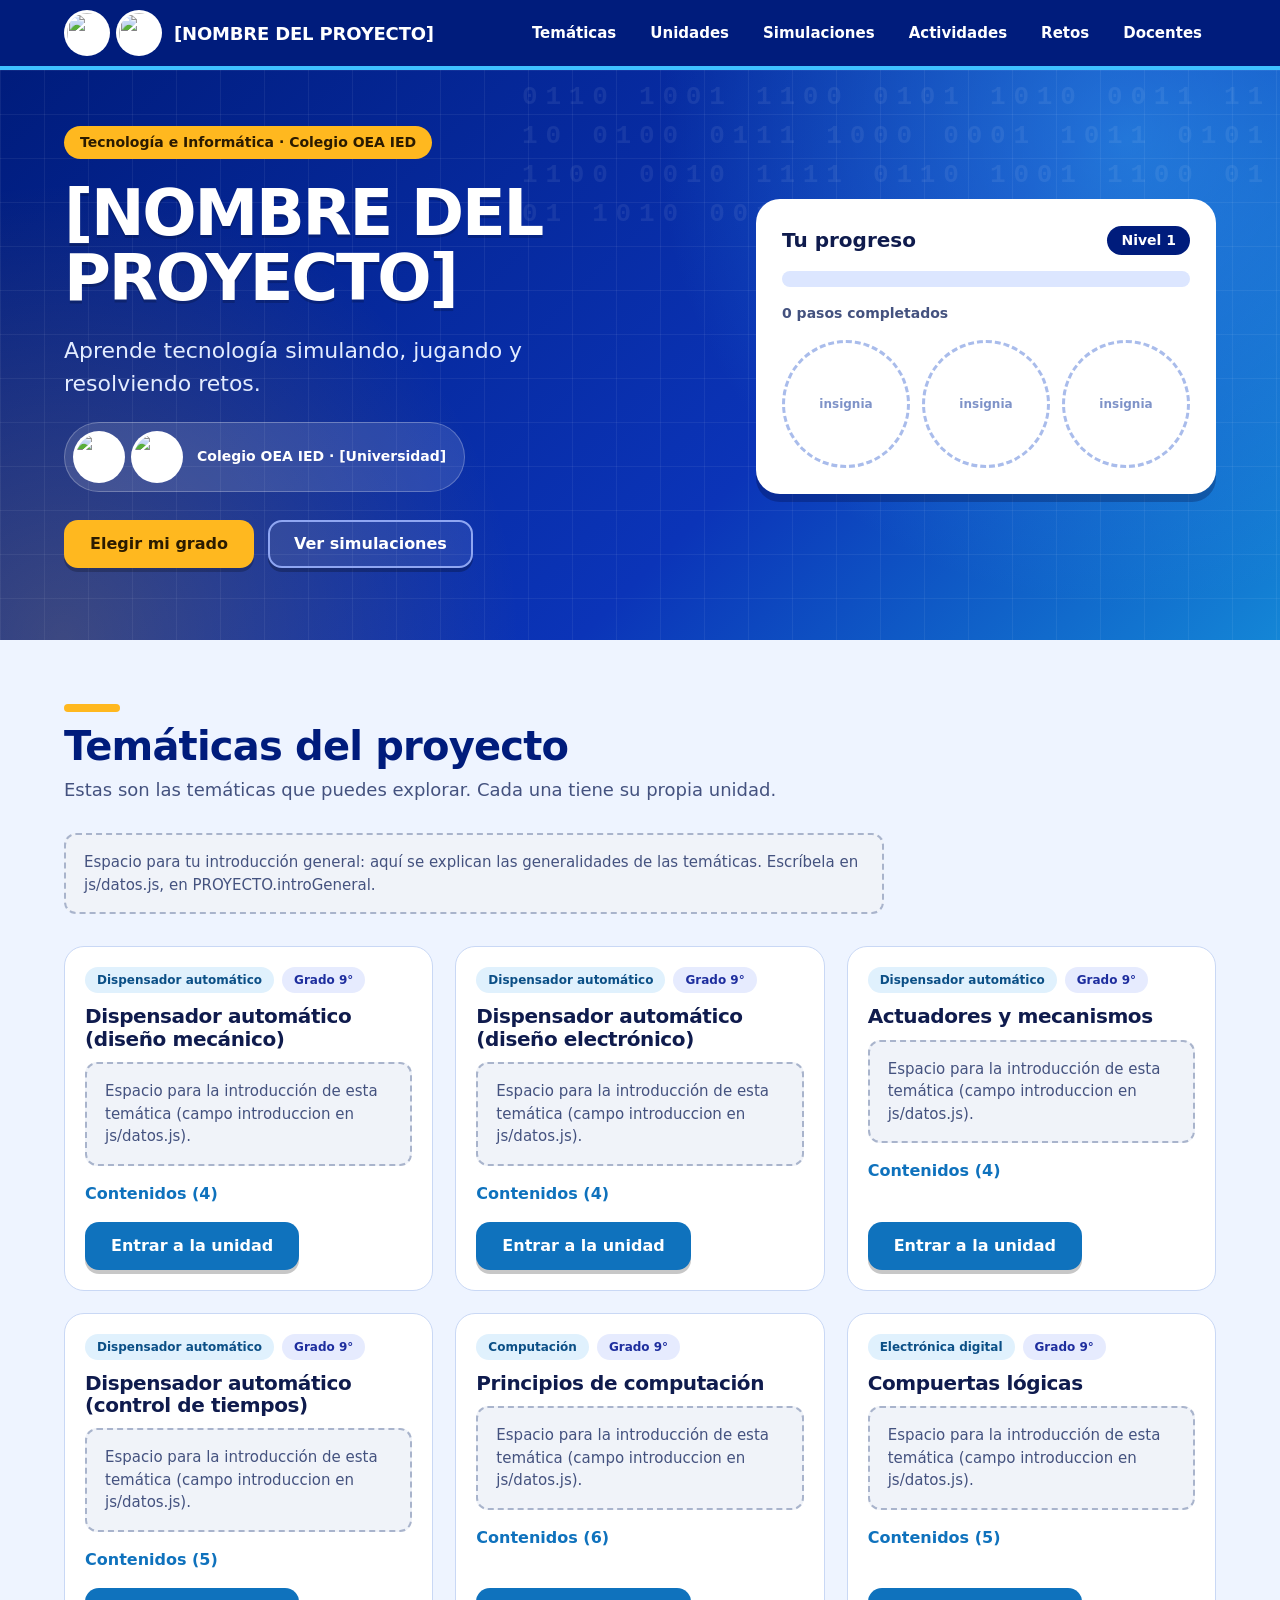
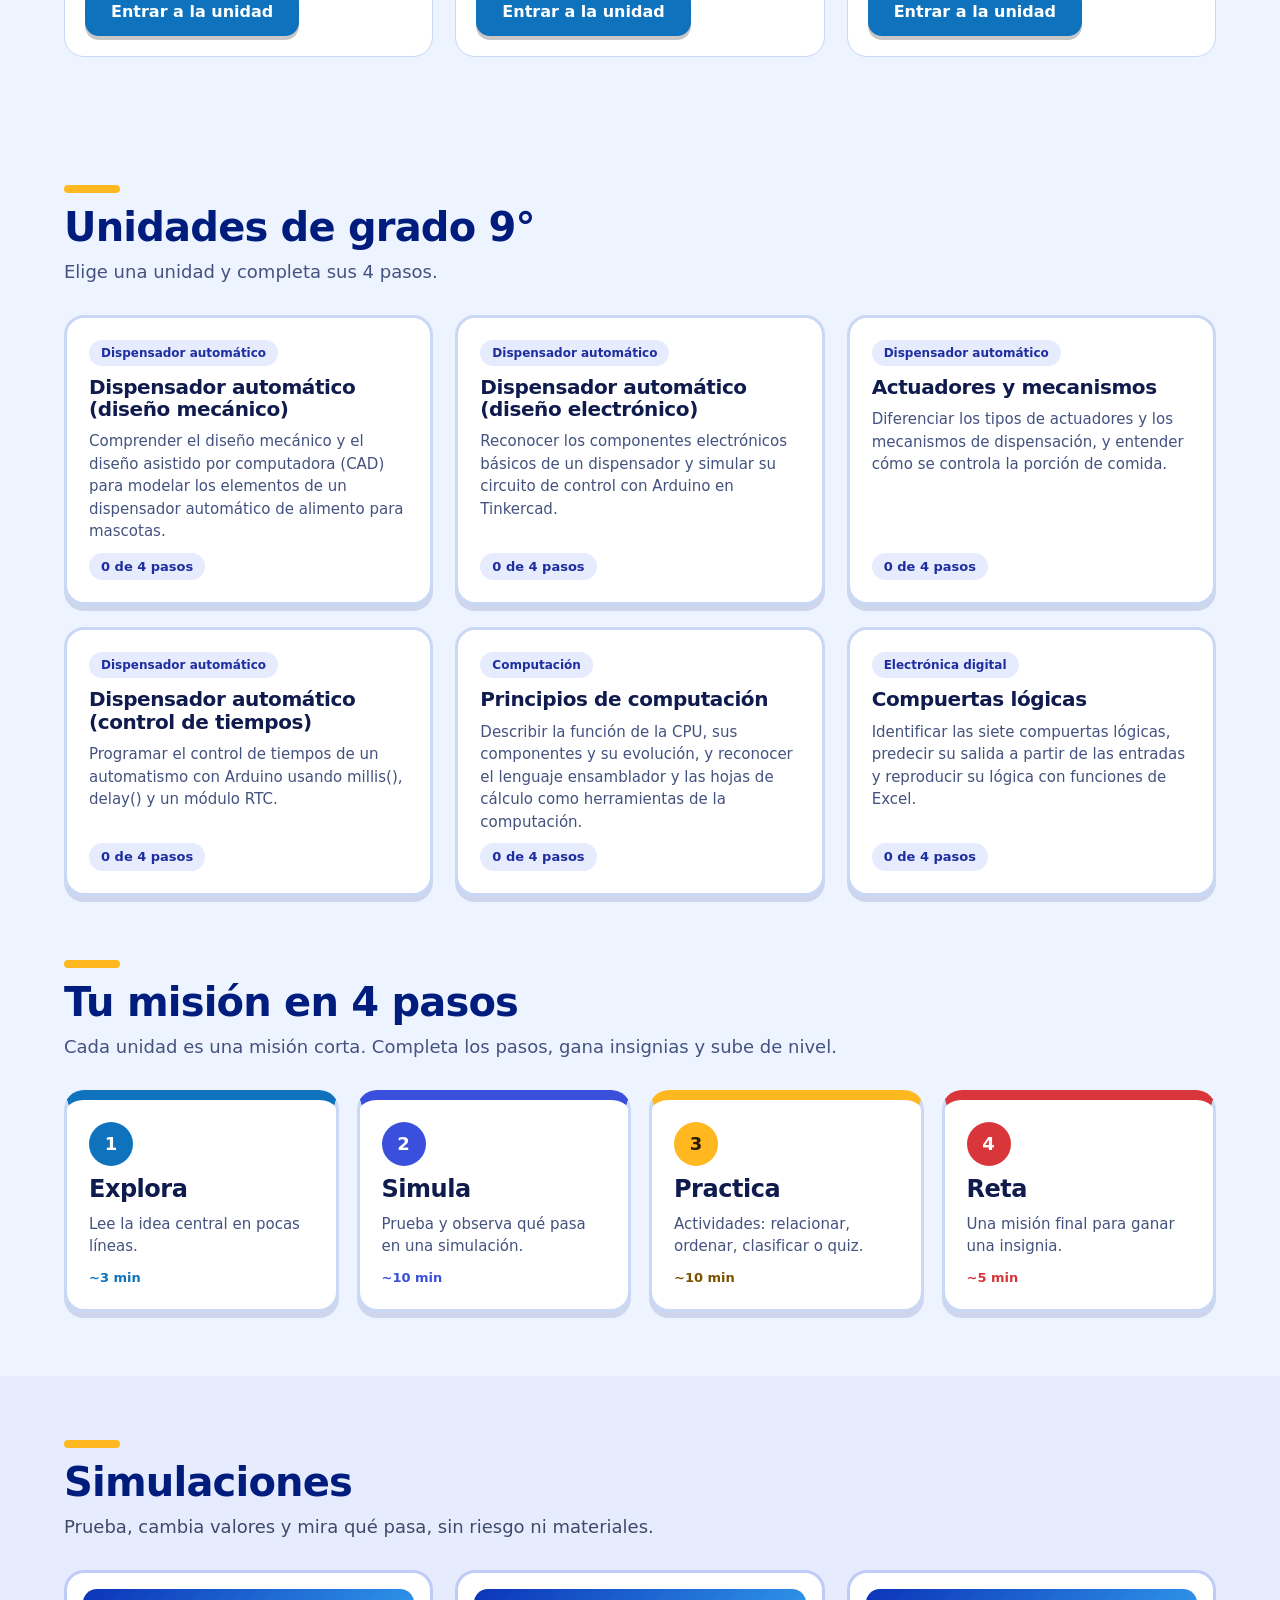
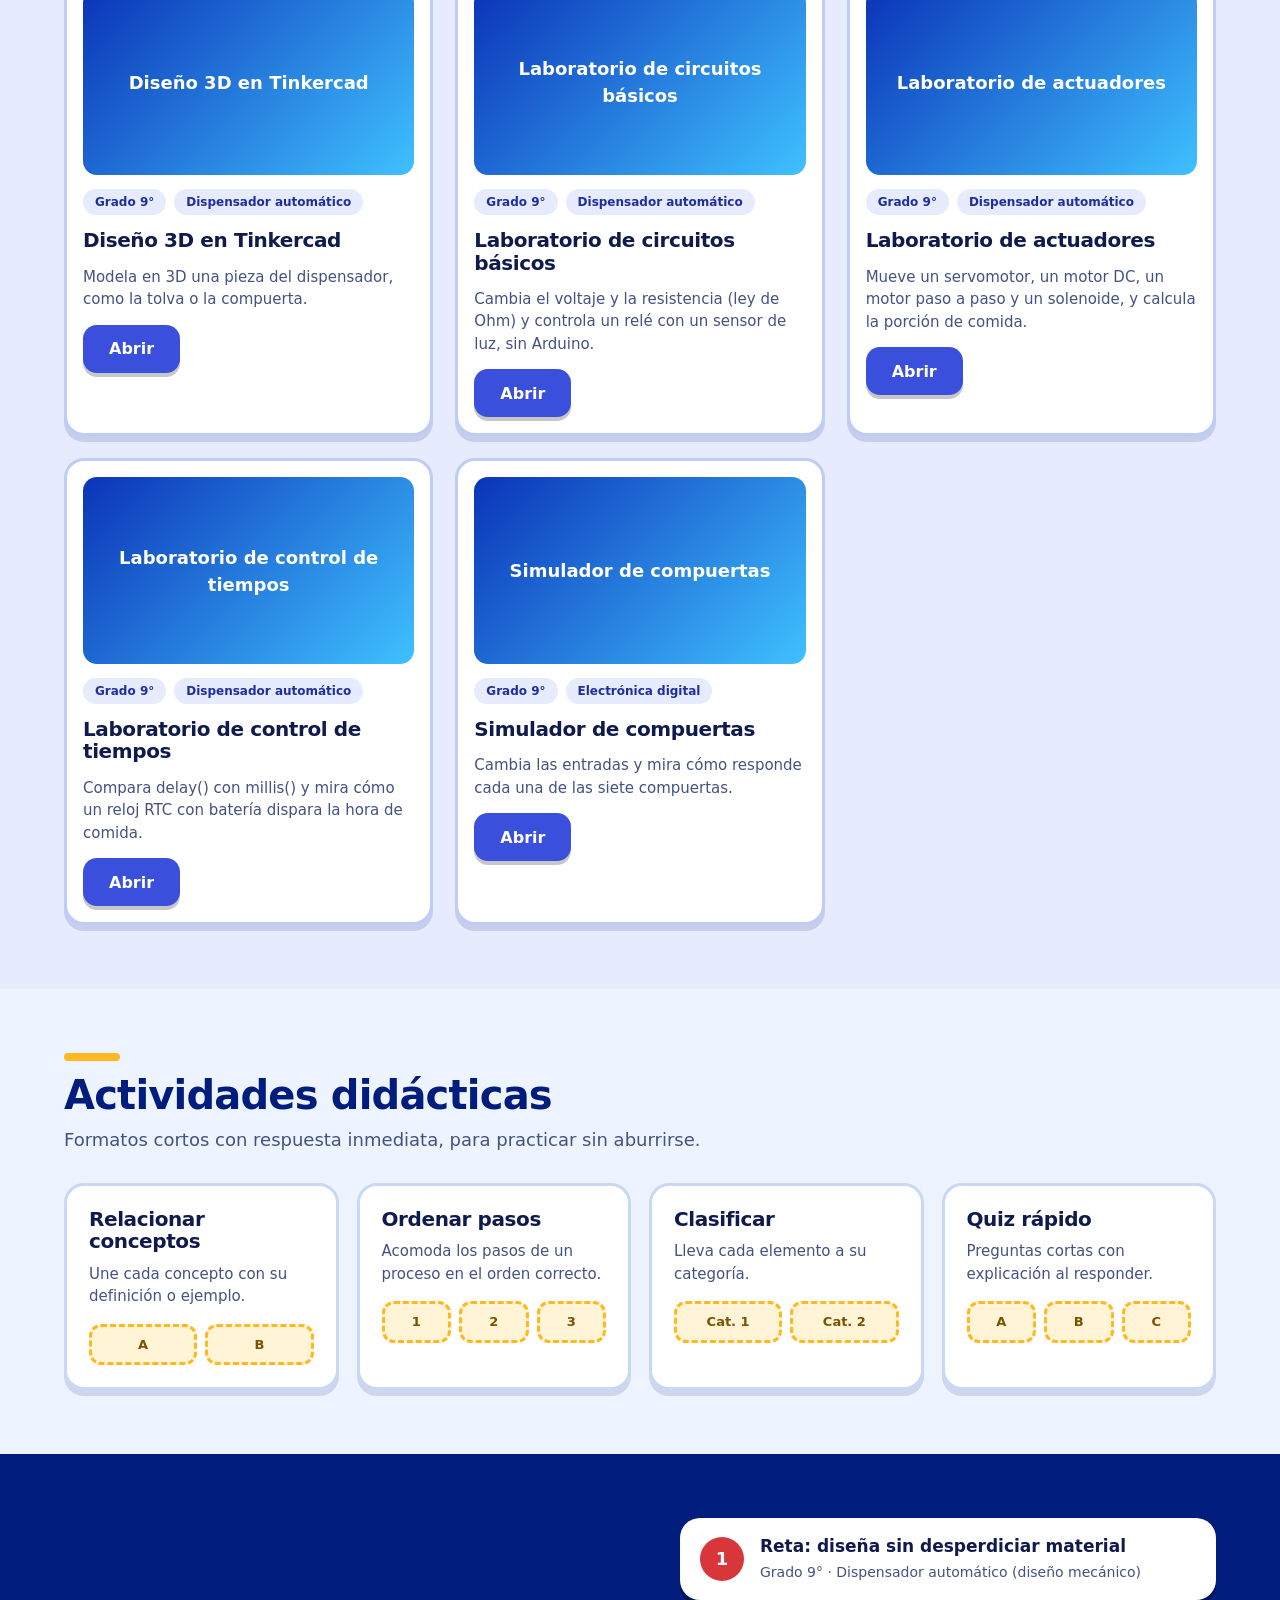
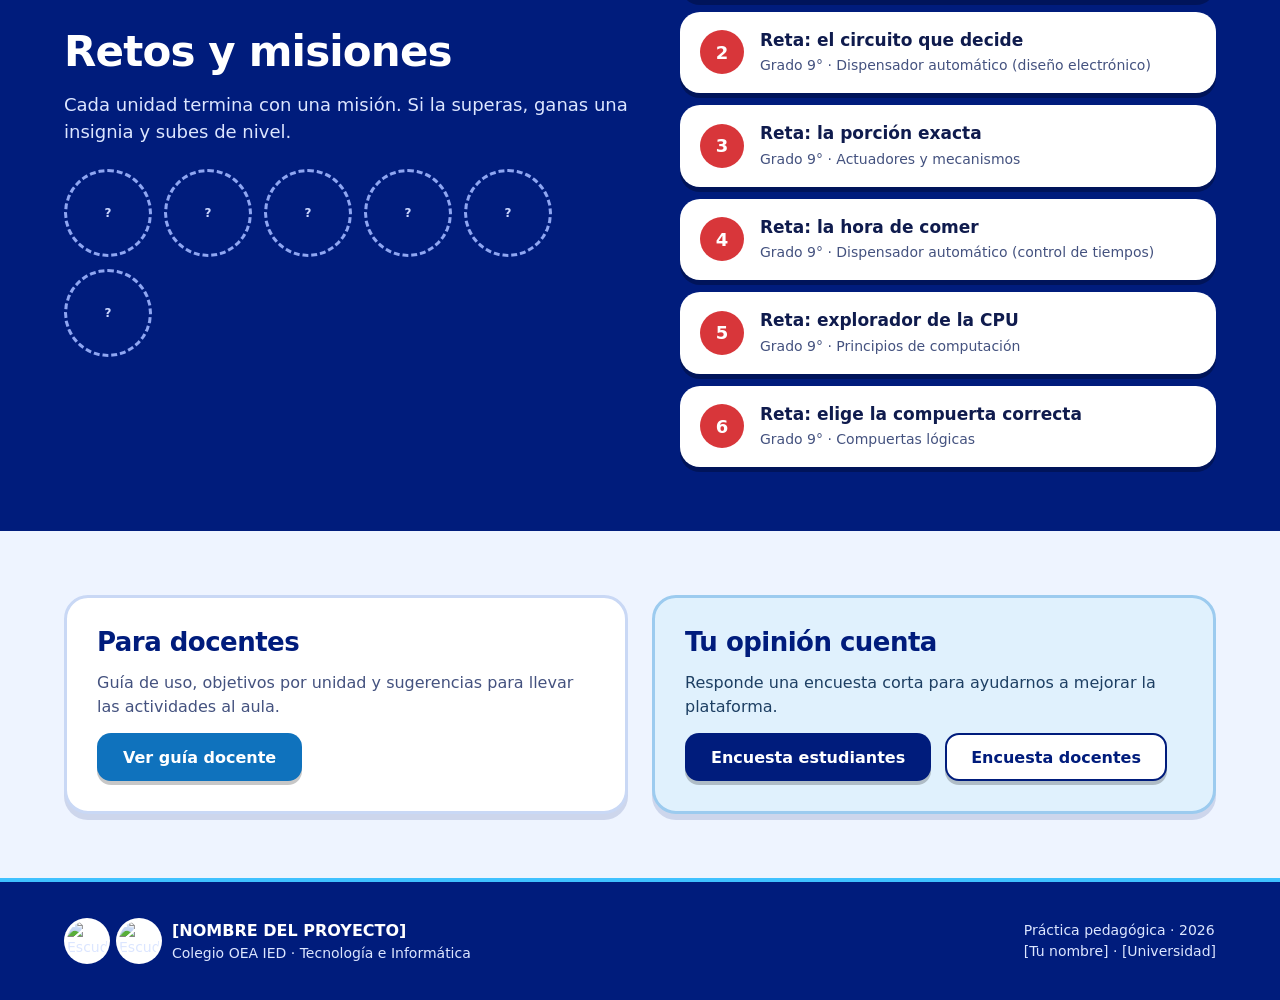
==== commit a6e13be9: "Update index.html" ====
--- a/index.html
+++ b/index.html
@@ -16,7 +16,7 @@
     <a class="marca" href="index.html"><span class="escudos"><img class="escudo" src="img/escudo-colegio.jpg" alt="" width="46" height="46"><img class="escudo" src="img/escudo-universidad.png" alt="" width="46" height="46"></span><span class="marca-nombre" data-p="nombre">[NOMBRE DEL PROYECTO]</span></a>
     <nav class="menu" aria-label="Principal">
       <a href="#tematicas">Temáticas</a>
-      <a href="#grados">Grados</a>
+      <a href="#grados">Unidades</a>
       <a href="#simulaciones">Simulaciones</a>
       <a href="#actividades">Actividades</a>
       <a href="#retos">Retos</a>
@@ -68,8 +68,8 @@
   <section class="seccion" id="grados">
     <div class="contenedor">
       <div class="encabezado">
-        <h2>Elige tu nivel (grado)</h2>
-        <p>Cada grado tiene sus unidades. Entra a la que te toca o explora otras.</p>
+        <h2 id="grados-titulo">Elige tu nivel (grado)</h2>
+        <p id="grados-sub">Cada grado tiene sus unidades. Entra a la que te toca o explora otras.</p>
       </div>
       <div class="rejilla-g" id="grados-lista"></div>
       <div class="panel-unidades" id="panel-unidades" aria-live="polite"></div>
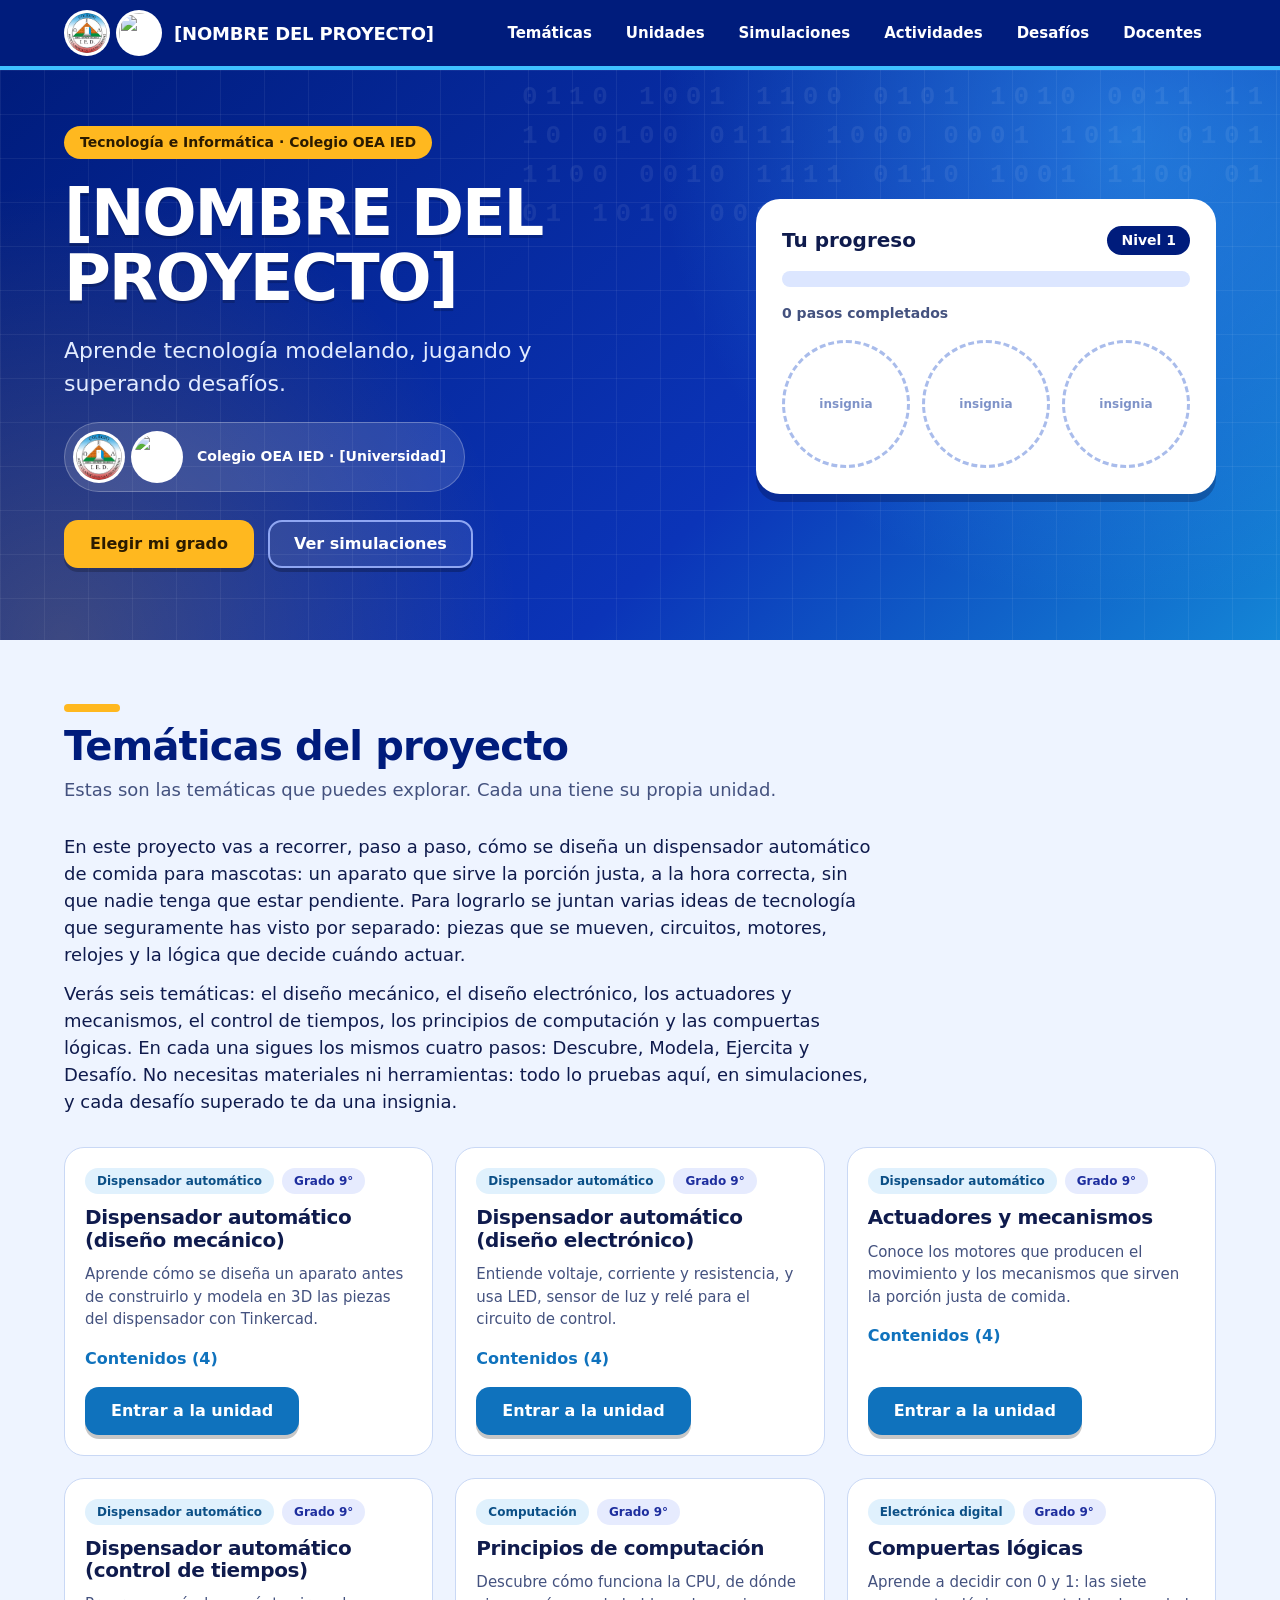
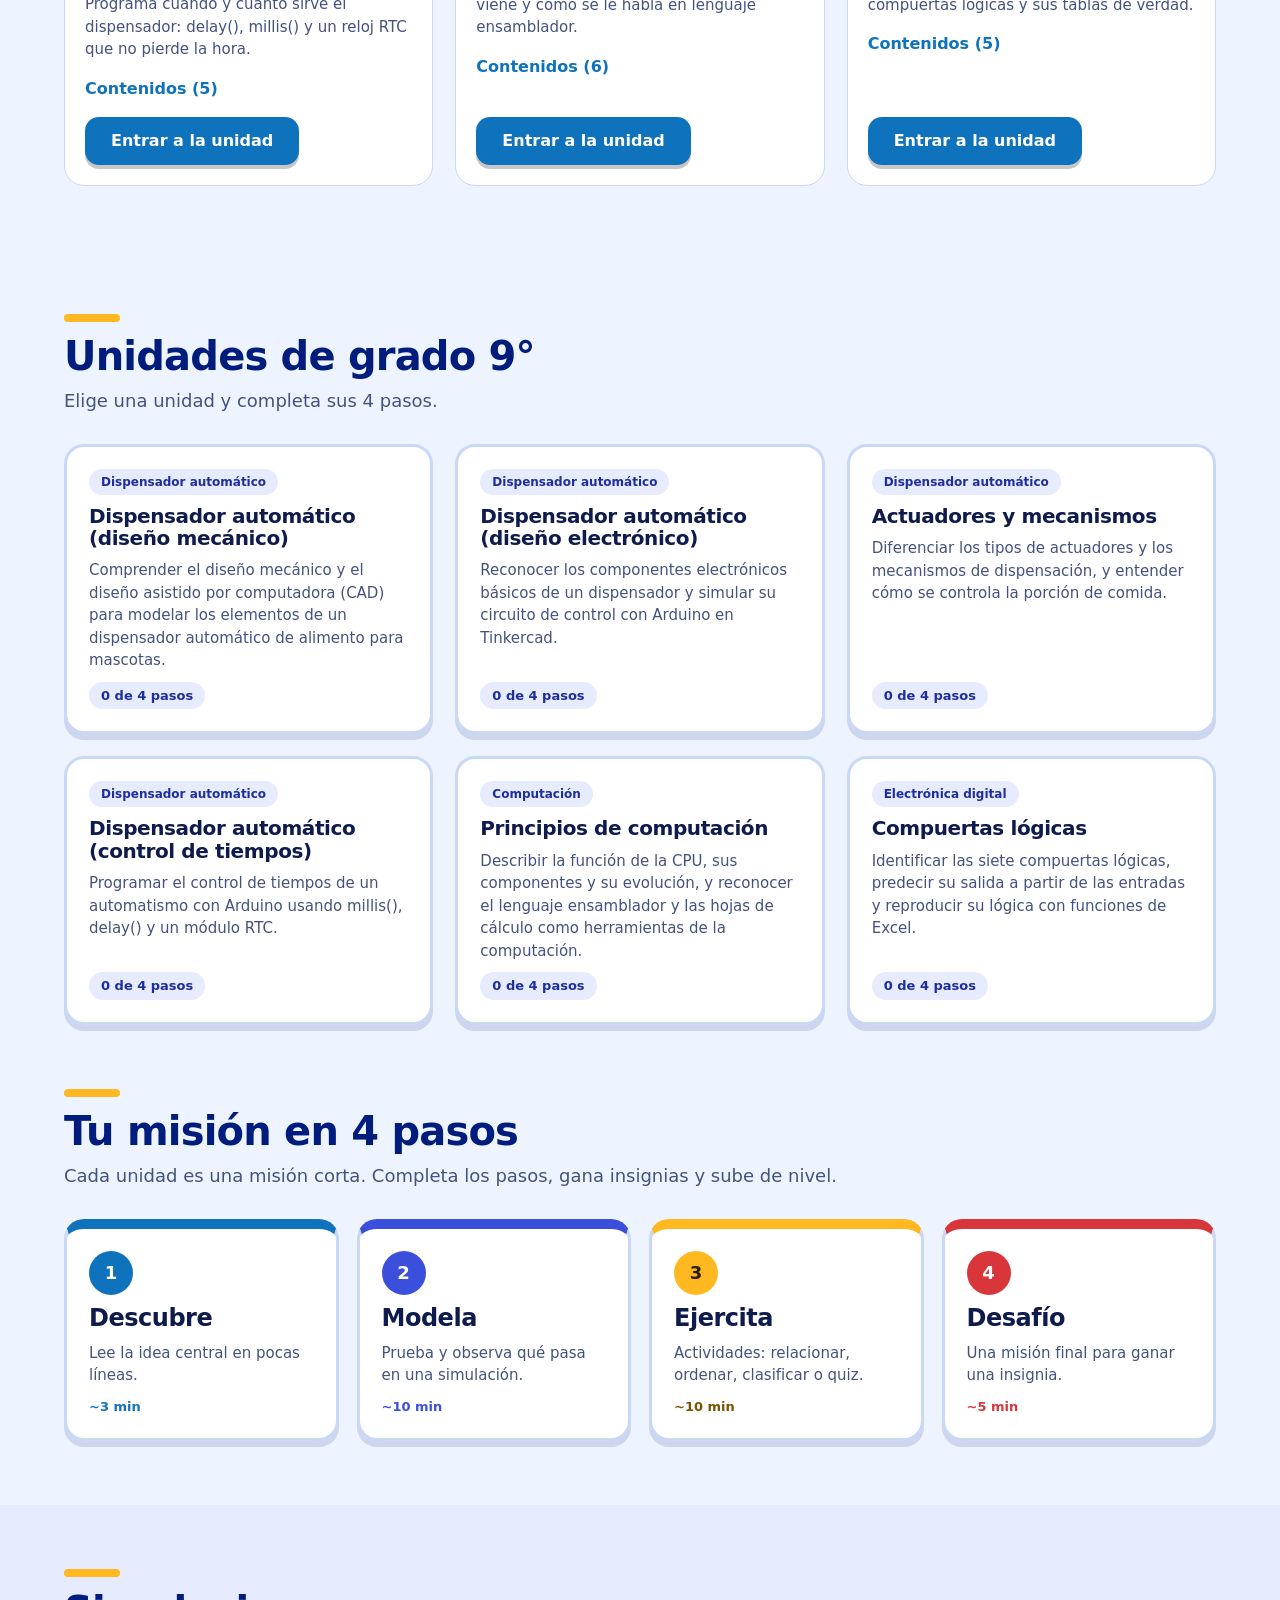
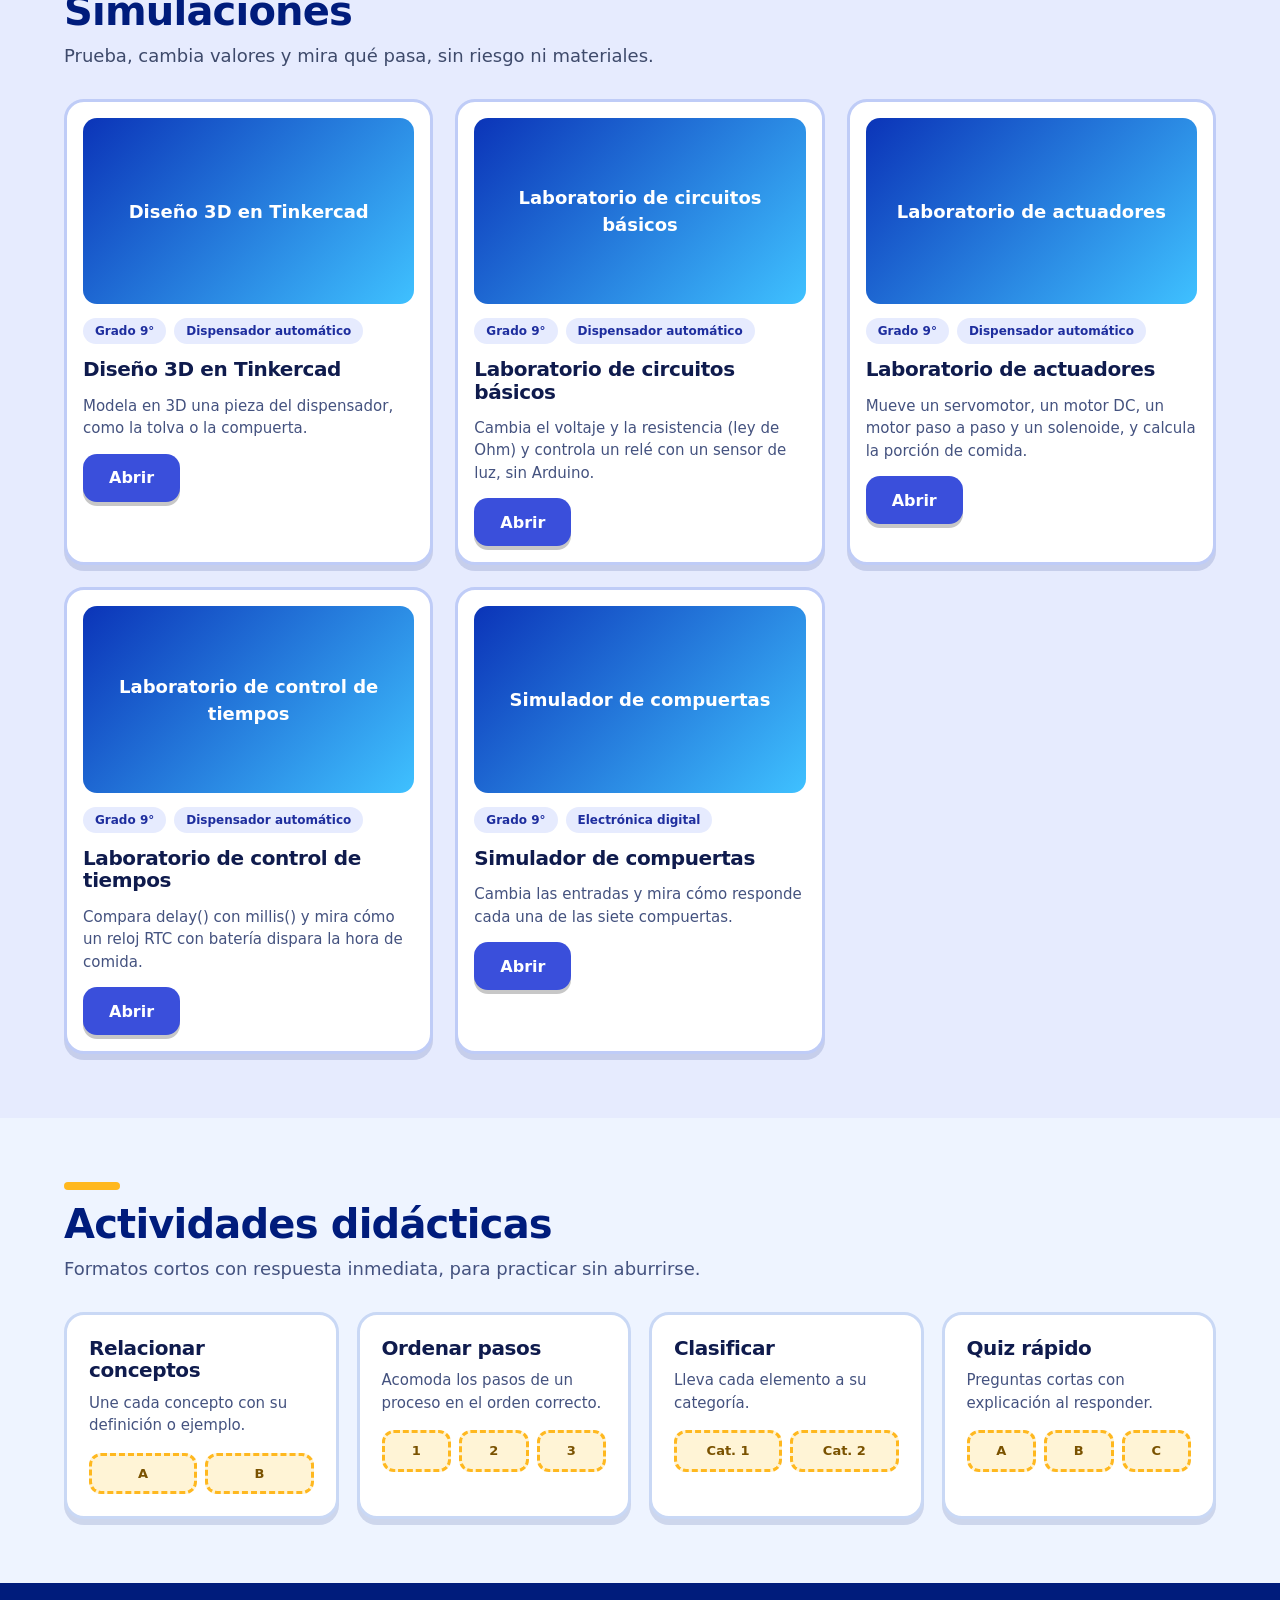
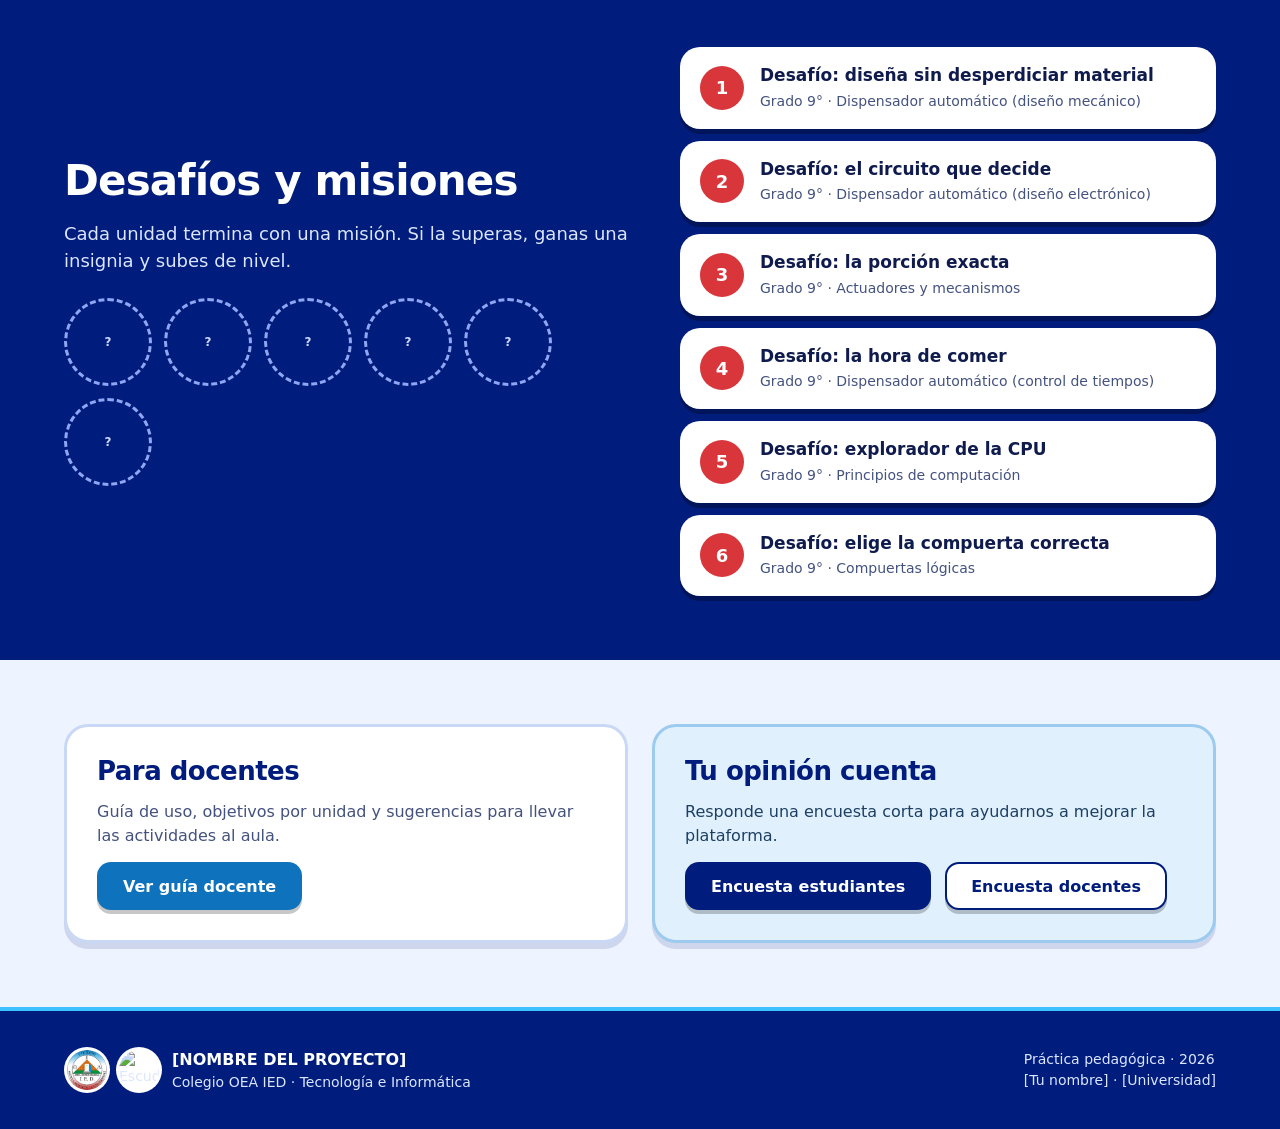
==== commit a83914b1: "Update index.html" ====
--- a/index.html
+++ b/index.html
@@ -4,7 +4,7 @@
 <meta charset="utf-8">
 <meta name="viewport" content="width=device-width, initial-scale=1">
 <title>Inicio</title>
-<meta name="description" content="Plataforma de simulaciones, actividades didácticas y retos de Tecnología e Informática.">
+<meta name="description" content="Plataforma de simulaciones, actividades didácticas y desafíos de Tecnología e Informática.">
 <meta name="theme-color" content="#12203A">
 <link rel="icon" href="img/escudo-colegio.jpg">
 <link rel="stylesheet" href="css/styles.css">
@@ -19,7 +19,7 @@
       <a href="#grados">Unidades</a>
       <a href="#simulaciones">Simulaciones</a>
       <a href="#actividades">Actividades</a>
-      <a href="#retos">Retos</a>
+      <a href="#retos">Desafíos</a>
       <a href="#docentes">Docentes</a>
     </nav>
   </div>
@@ -84,10 +84,10 @@
         <p>Cada unidad es una misión corta. Completa los pasos, gana insignias y sube de nivel.</p>
       </div>
       <div class="rejilla">
-        <div class="paso p1"><span class="num">1</span><h3>Explora</h3><p>Lee la idea central en pocas líneas.</p><span class="tiempo">~3 min</span></div>
-        <div class="paso p2"><span class="num">2</span><h3>Simula</h3><p>Prueba y observa qué pasa en una simulación.</p><span class="tiempo">~10 min</span></div>
-        <div class="paso p3"><span class="num">3</span><h3>Practica</h3><p>Actividades: relacionar, ordenar, clasificar o quiz.</p><span class="tiempo">~10 min</span></div>
-        <div class="paso p4"><span class="num">4</span><h3>Reta</h3><p>Una misión final para ganar una insignia.</p><span class="tiempo">~5 min</span></div>
+        <div class="paso p1"><span class="num">1</span><h3>Descubre</h3><p>Lee la idea central en pocas líneas.</p><span class="tiempo">~3 min</span></div>
+        <div class="paso p2"><span class="num">2</span><h3>Modela</h3><p>Prueba y observa qué pasa en una simulación.</p><span class="tiempo">~10 min</span></div>
+        <div class="paso p3"><span class="num">3</span><h3>Ejercita</h3><p>Actividades: relacionar, ordenar, clasificar o quiz.</p><span class="tiempo">~10 min</span></div>
+        <div class="paso p4"><span class="num">4</span><h3>Desafío</h3><p>Una misión final para ganar una insignia.</p><span class="tiempo">~5 min</span></div>
       </div>
     </div>
   </section>
@@ -124,7 +124,7 @@
     <div class="contenedor">
       <div class="retos">
         <div class="retos-texto">
-          <h2>Retos y misiones</h2>
+          <h2>Desafíos y misiones</h2>
           <p data-p="historiaRetos">[Historia corta]</p>
           <div class="insignias" id="insignias-lista"></div>
         </div>
--- a/css/styles.css
+++ b/css/styles.css
@@ -207,6 +207,7 @@
 .panel-cabeza .tiempo{font-size:13px;font-weight:600}
 .texto-largo{display:flex;flex-direction:column;gap:12px}
 .texto-largo p{font-size:17px;color:var(--tinta)}
+.texto-largo strong{color:var(--marino);font-weight:800;background:linear-gradient(transparent 60%,#FFE9A8 60%);padding:0 2px;border-radius:2px}
 .observar{background:var(--ambar-t);border:1px solid #F0D08A;border-radius:var(--radio);padding:20px}
 .observar h3{color:#6B4600;font-size:16px;margin-bottom:6px}
 .observar p{font-size:15px;color:#4A3A1A}
@@ -269,6 +270,7 @@
 .tema-card .btn{align-self:flex-start;margin-top:auto}
 .tag-verde{background:var(--verde-t);color:#0B4F86}
 .subtemas summary{cursor:pointer;font-weight:600;color:var(--verde);min-height:32px;display:flex;align-items:center}
+.panel.subtemas summary{font-size:17px;font-weight:800}
 .subtemas ul{margin:8px 0 0;padding-left:20px;display:flex;flex-direction:column;gap:6px;font-size:14px;color:var(--suave)}
 .panel ul{margin:0;padding-left:20px;display:flex;flex-direction:column;gap:6px}
 .sim-externa{min-height:0;align-items:flex-start}
@@ -297,3 +299,9 @@
   .u-lado{flex:1 1 100%}
   .u-guia{flex:1 1 100%}
 }
+
+.comp-lista{display:flex;flex-direction:column;gap:10px;margin-top:8px}
+.comp{border:2px solid #C9D6F2;border-radius:12px;padding:10px 12px;background:var(--fondo)}
+.comp small{display:block;font-weight:800;color:var(--verde);text-transform:uppercase;font-size:11px;letter-spacing:.04em;margin-top:6px}
+.comp small:first-child{margin-top:0}
+.comp p{font-size:14px;margin:2px 0 0;color:var(--tinta)}
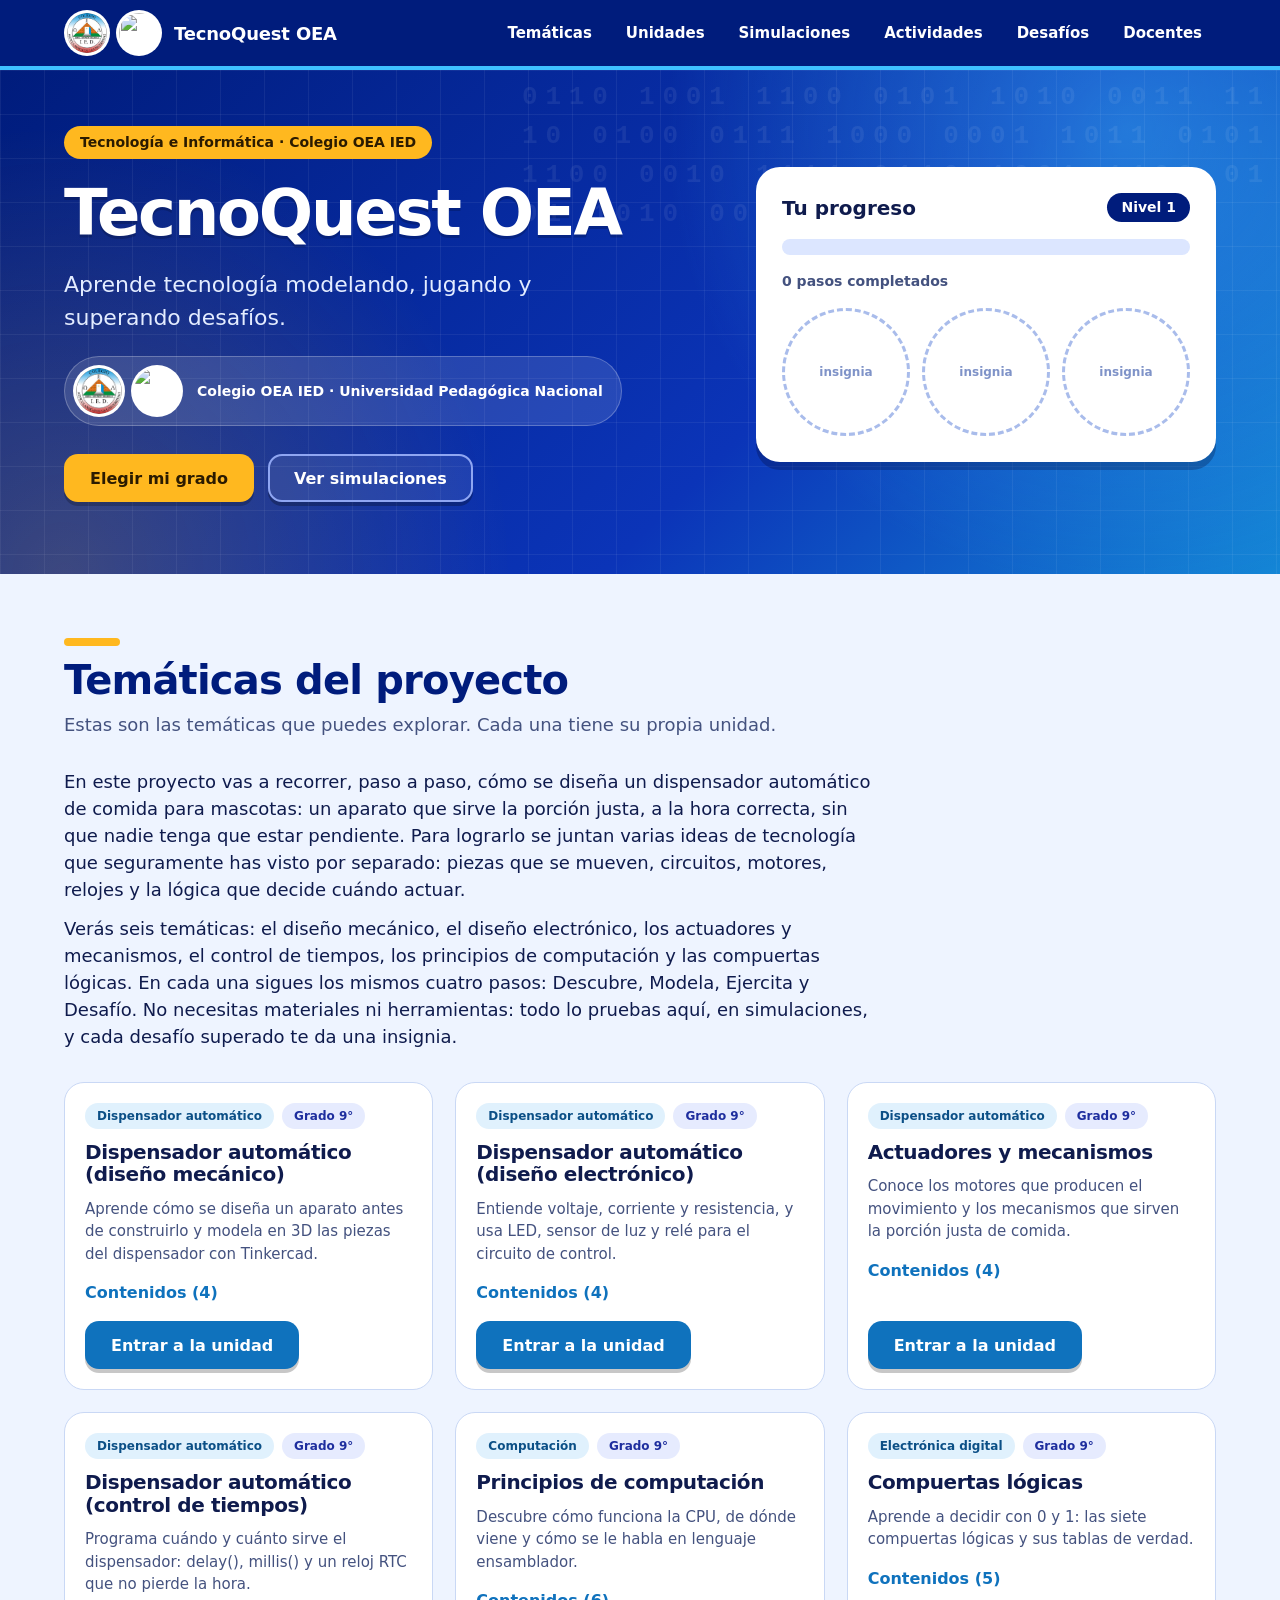
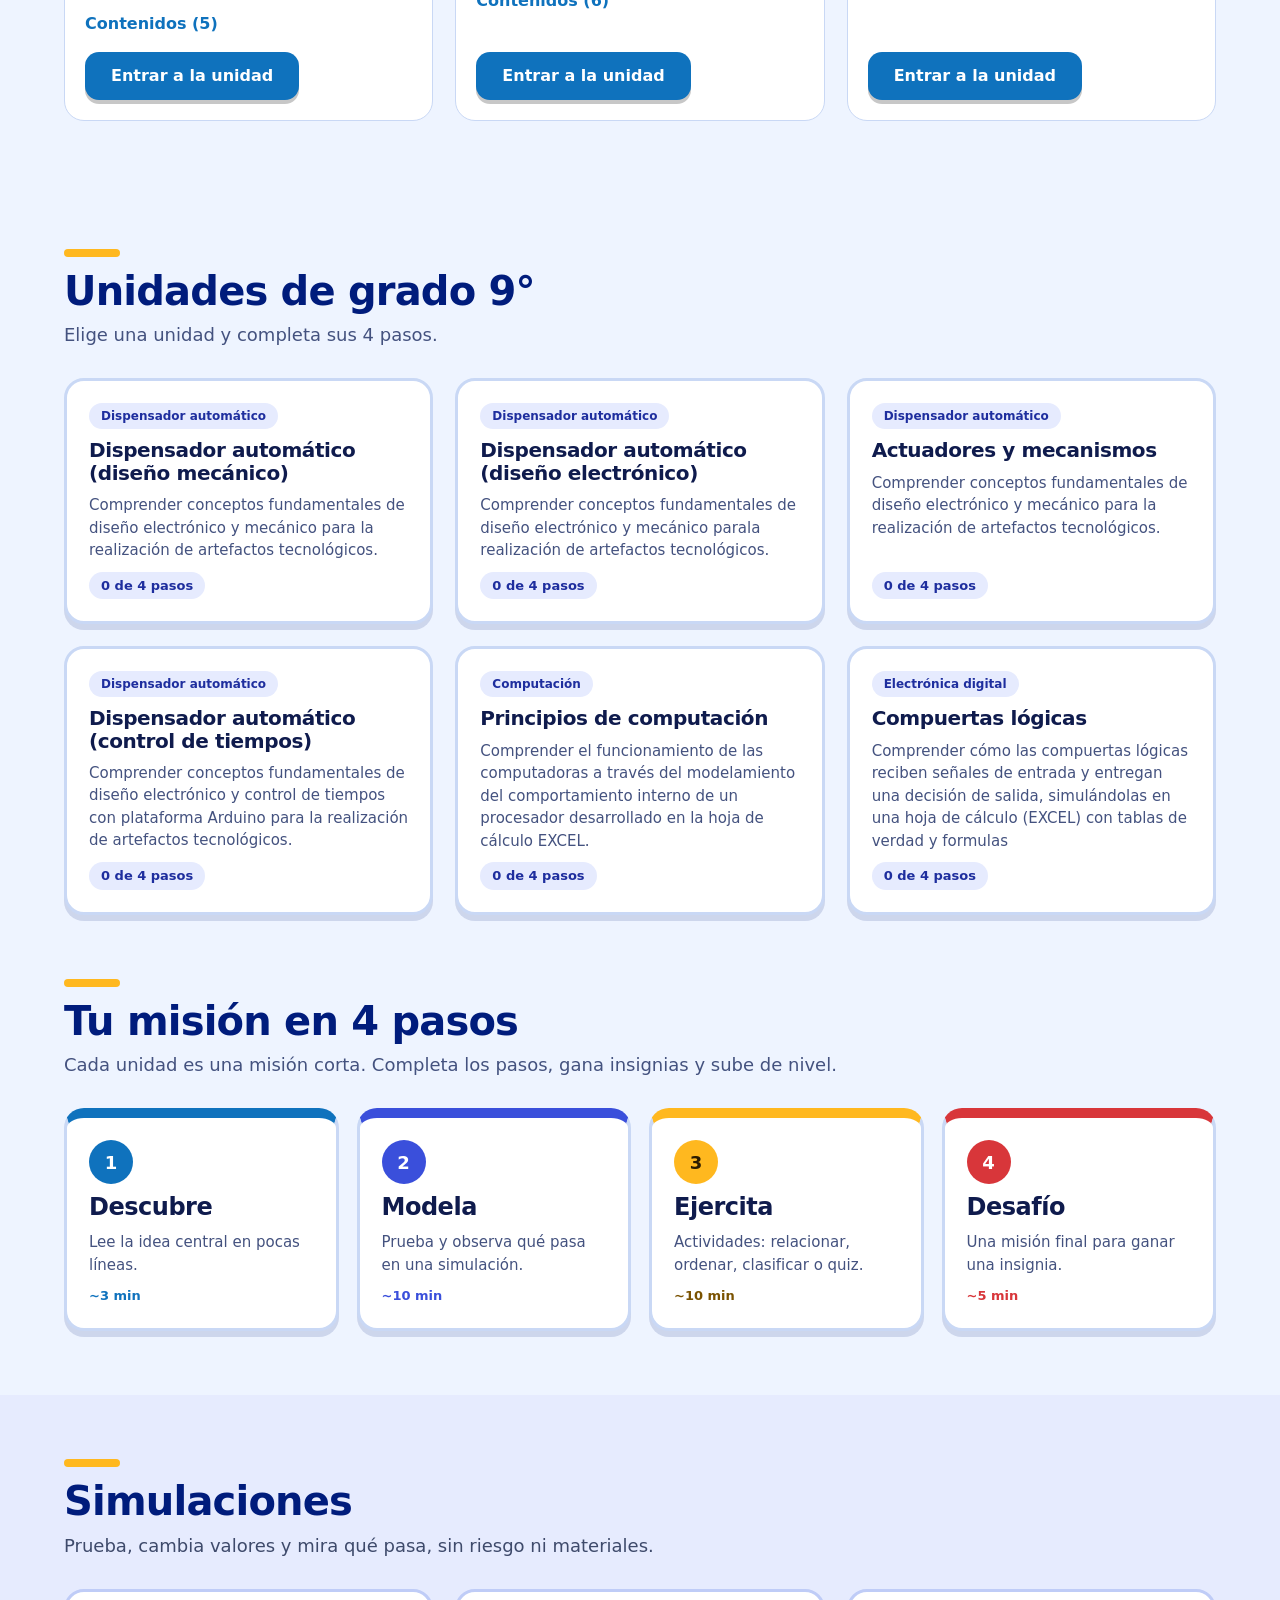
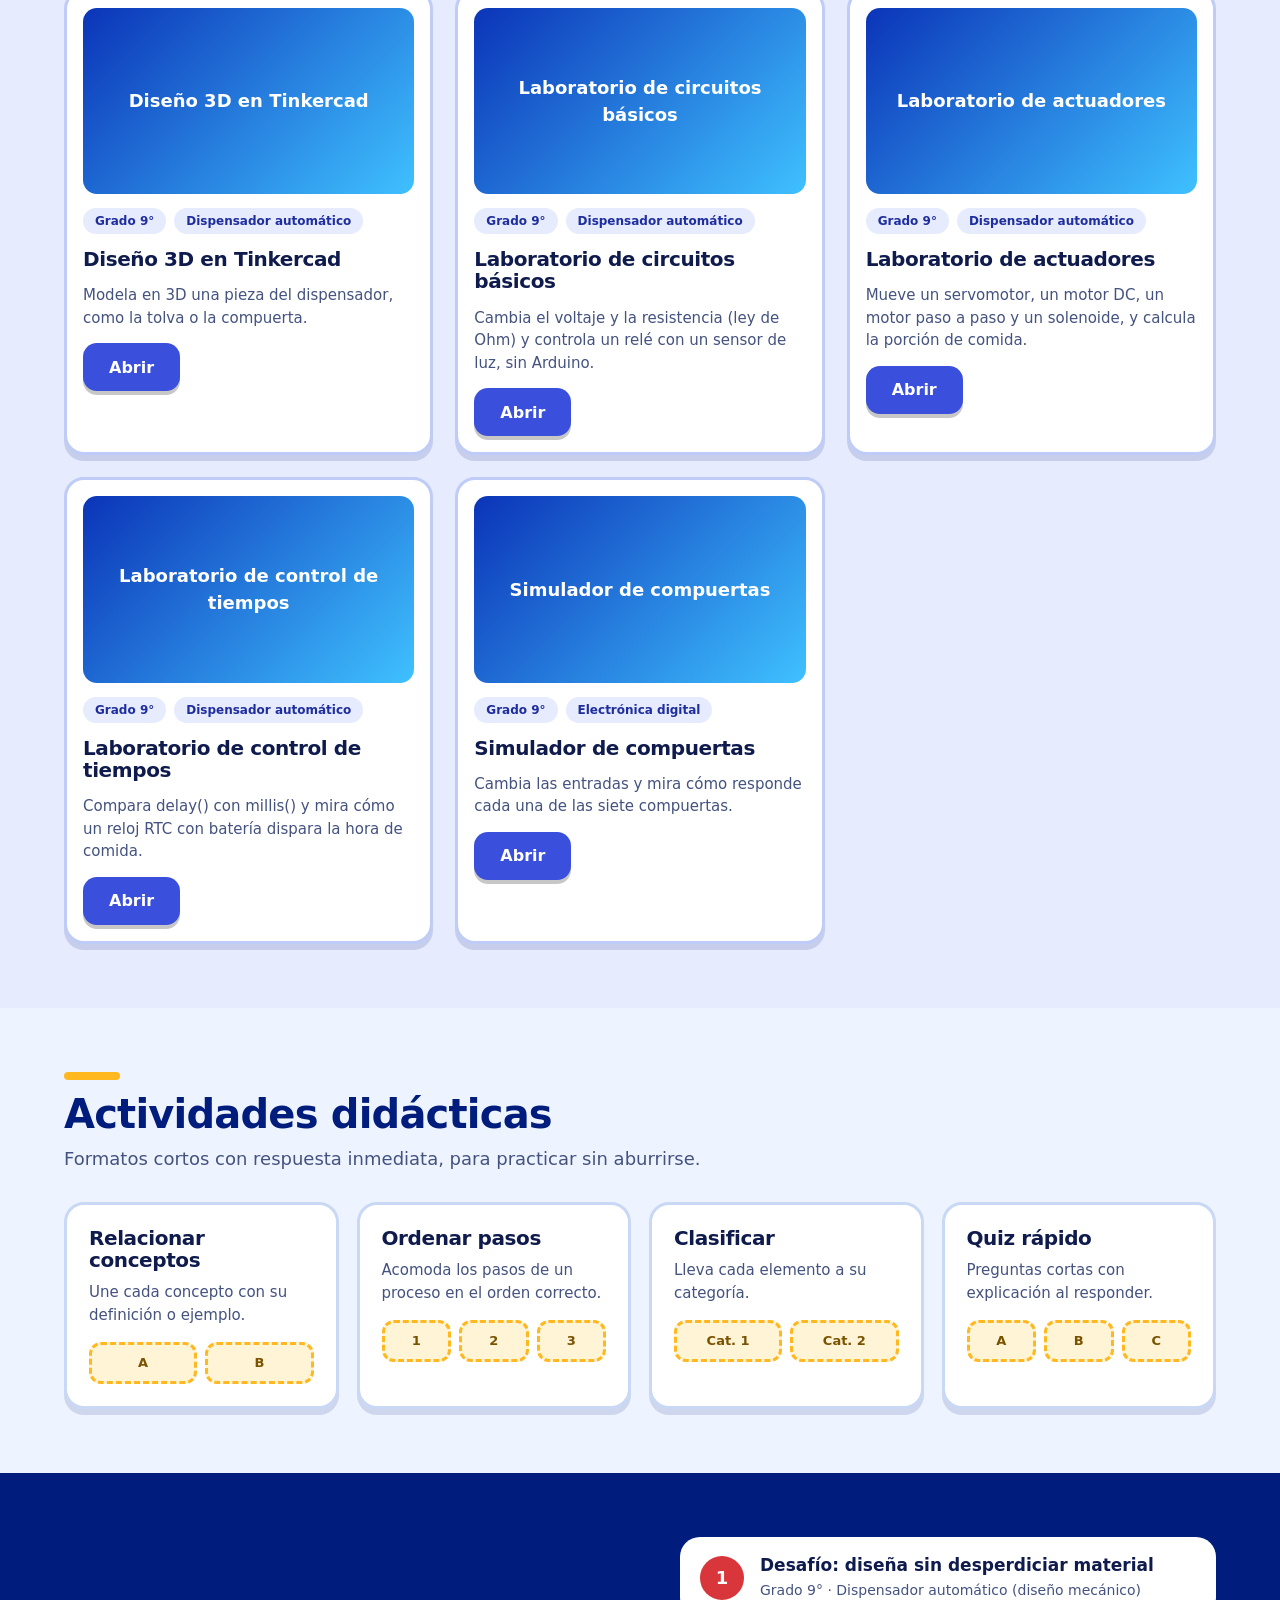
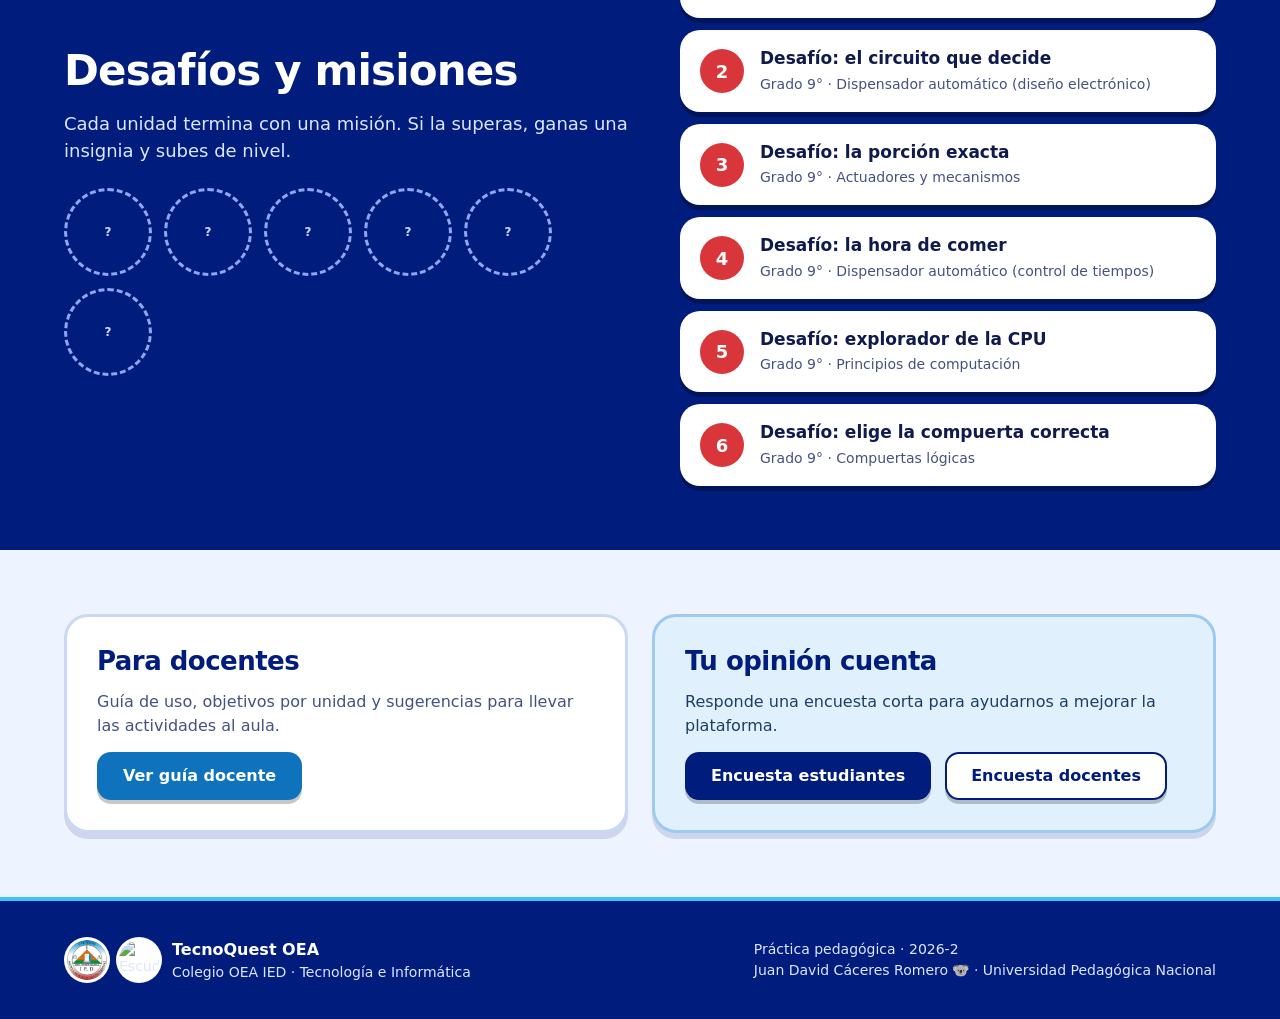
==== commit 3b981af9: "Update index.html" ====
--- a/index.html
+++ b/index.html
@@ -11,6 +11,7 @@
 </head>
 <body>
 
+<a class="saltar" href="#contenido">Saltar al contenido</a>
 <header class="cabecera">
   <div class="contenedor interno">
     <a class="marca" href="index.html"><span class="escudos"><img class="escudo" src="img/escudo-colegio.jpg" alt="" width="46" height="46"><img class="escudo" src="img/escudo-universidad.png" alt="" width="46" height="46"></span><span class="marca-nombre" data-p="nombre">[NOMBRE DEL PROYECTO]</span></a>
@@ -25,7 +26,7 @@
   </div>
 </header>
 
-<main>
+<main id="contenido" tabindex="-1">
   <!-- PORTADA -->
   <section class="portada">
     <div class="bits-deco" aria-hidden="true">0110 1001 1100 0101 1010 0011 1110 0100 0111 1000 0001 1011 0101 1100 0010 1111 0110 1001 1100 0101 1010 0011 1110 0100</div>
@@ -45,7 +46,7 @@
       </div>
       <div class="tarjeta-progreso" aria-label="Tu progreso">
         <div class="tp-fila"><strong>Tu progreso</strong><span class="tp-nivel" id="tp-nivel">Nivel 1</span></div>
-        <div class="barra" role="progressbar" aria-valuemin="0" aria-valuemax="100" aria-valuenow="0" id="tp-barra"><span class="barra-fill" id="tp-fill" style="width:0%"></span></div>
+        <div class="barra" role="progressbar" aria-label="Progreso total" aria-valuemin="0" aria-valuemax="100" aria-valuenow="0" id="tp-barra"><span class="barra-fill" id="tp-fill" style="width:0%"></span></div>
         <div class="tp-texto" id="tp-texto">0 pasos completados</div>
         <div class="slots" id="tp-slots"></div>
       </div>
--- a/css/styles.css
+++ b/css/styles.css
@@ -305,3 +305,8 @@
 .comp small{display:block;font-weight:800;color:var(--verde);text-transform:uppercase;font-size:11px;letter-spacing:.04em;margin-top:6px}
 .comp small:first-child{margin-top:0}
 .comp p{font-size:14px;margin:2px 0 0;color:var(--tinta)}
+
+.saltar{position:absolute;left:-9999px;top:8px;z-index:100;background:#fff;color:var(--marino);font-weight:800;padding:10px 16px;border-radius:10px;border:2px solid var(--marino)}
+.saltar:focus{left:8px}
+.escuchar{align-self:flex-start;min-height:44px;padding:6px 16px;font-size:15px;margin:4px 0 8px}
+.solo-lector{position:absolute;width:1px;height:1px;overflow:hidden;clip:rect(0 0 0 0);white-space:nowrap}
